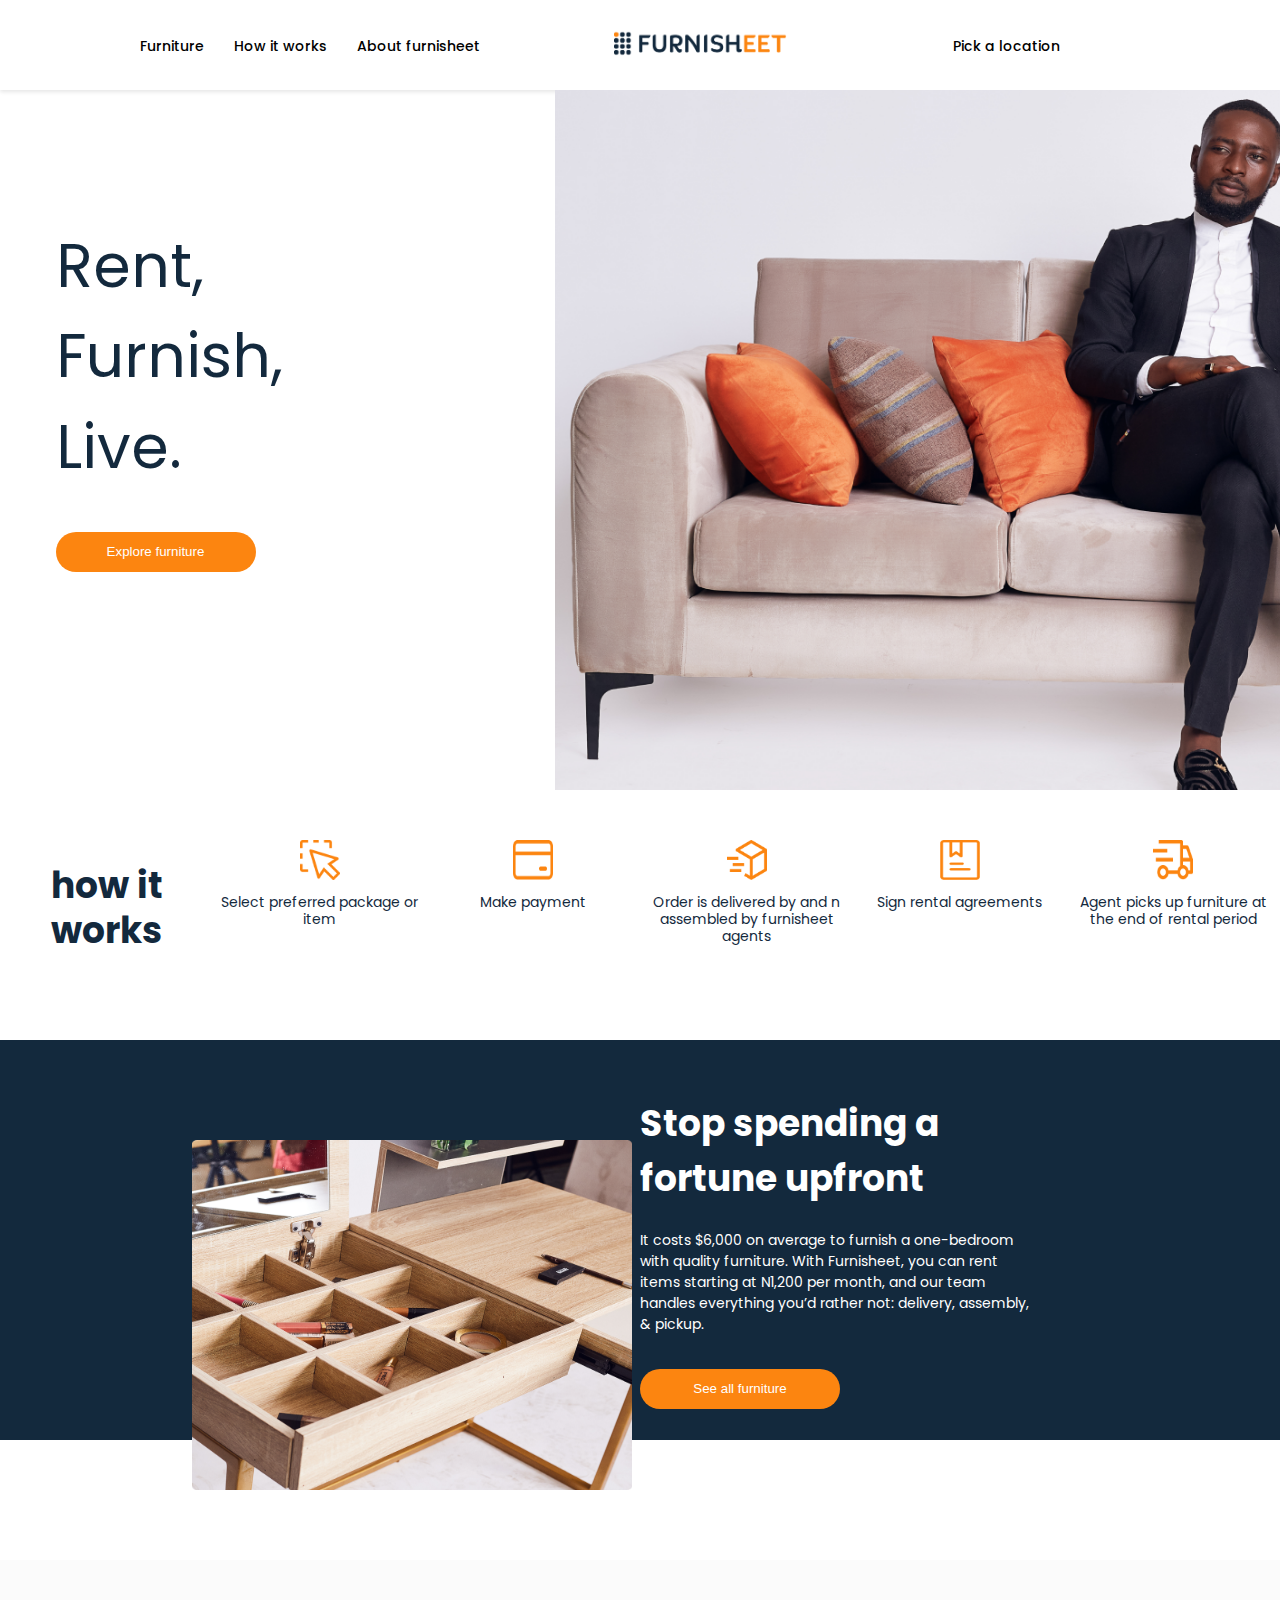
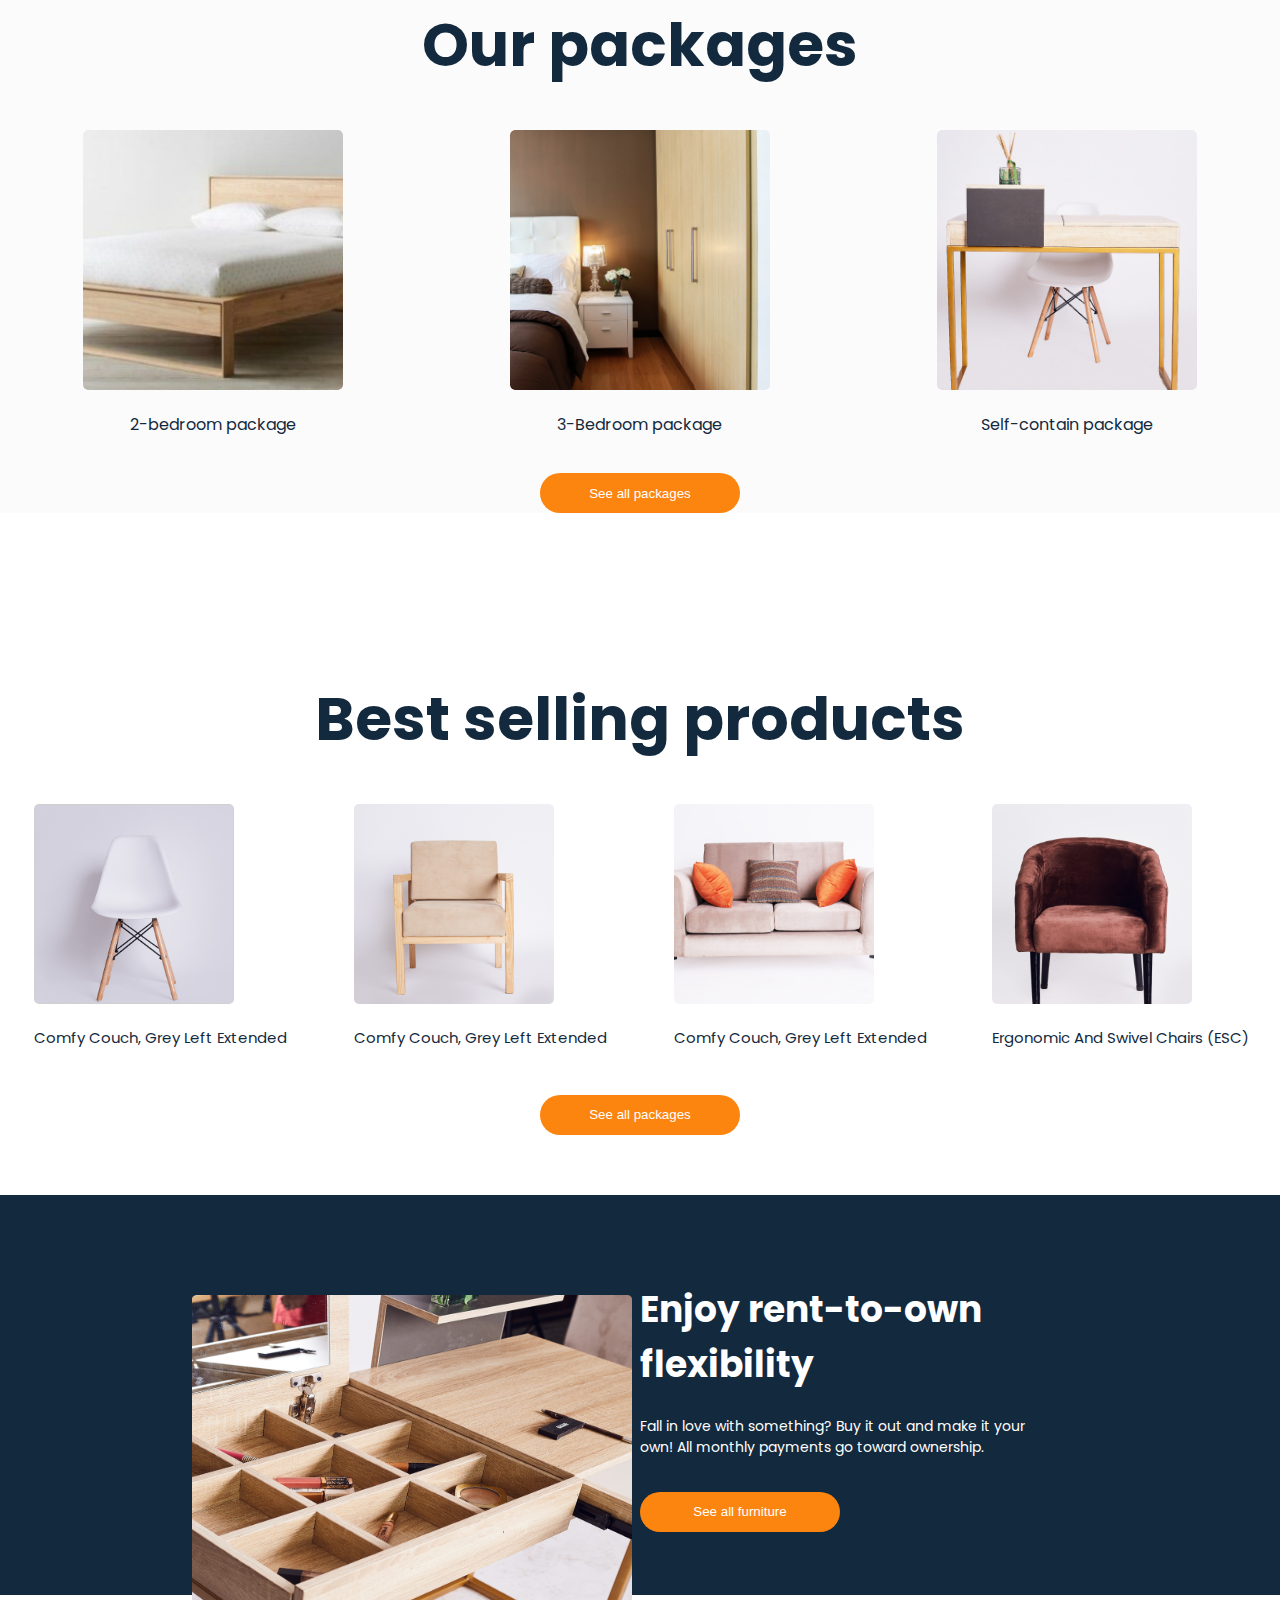
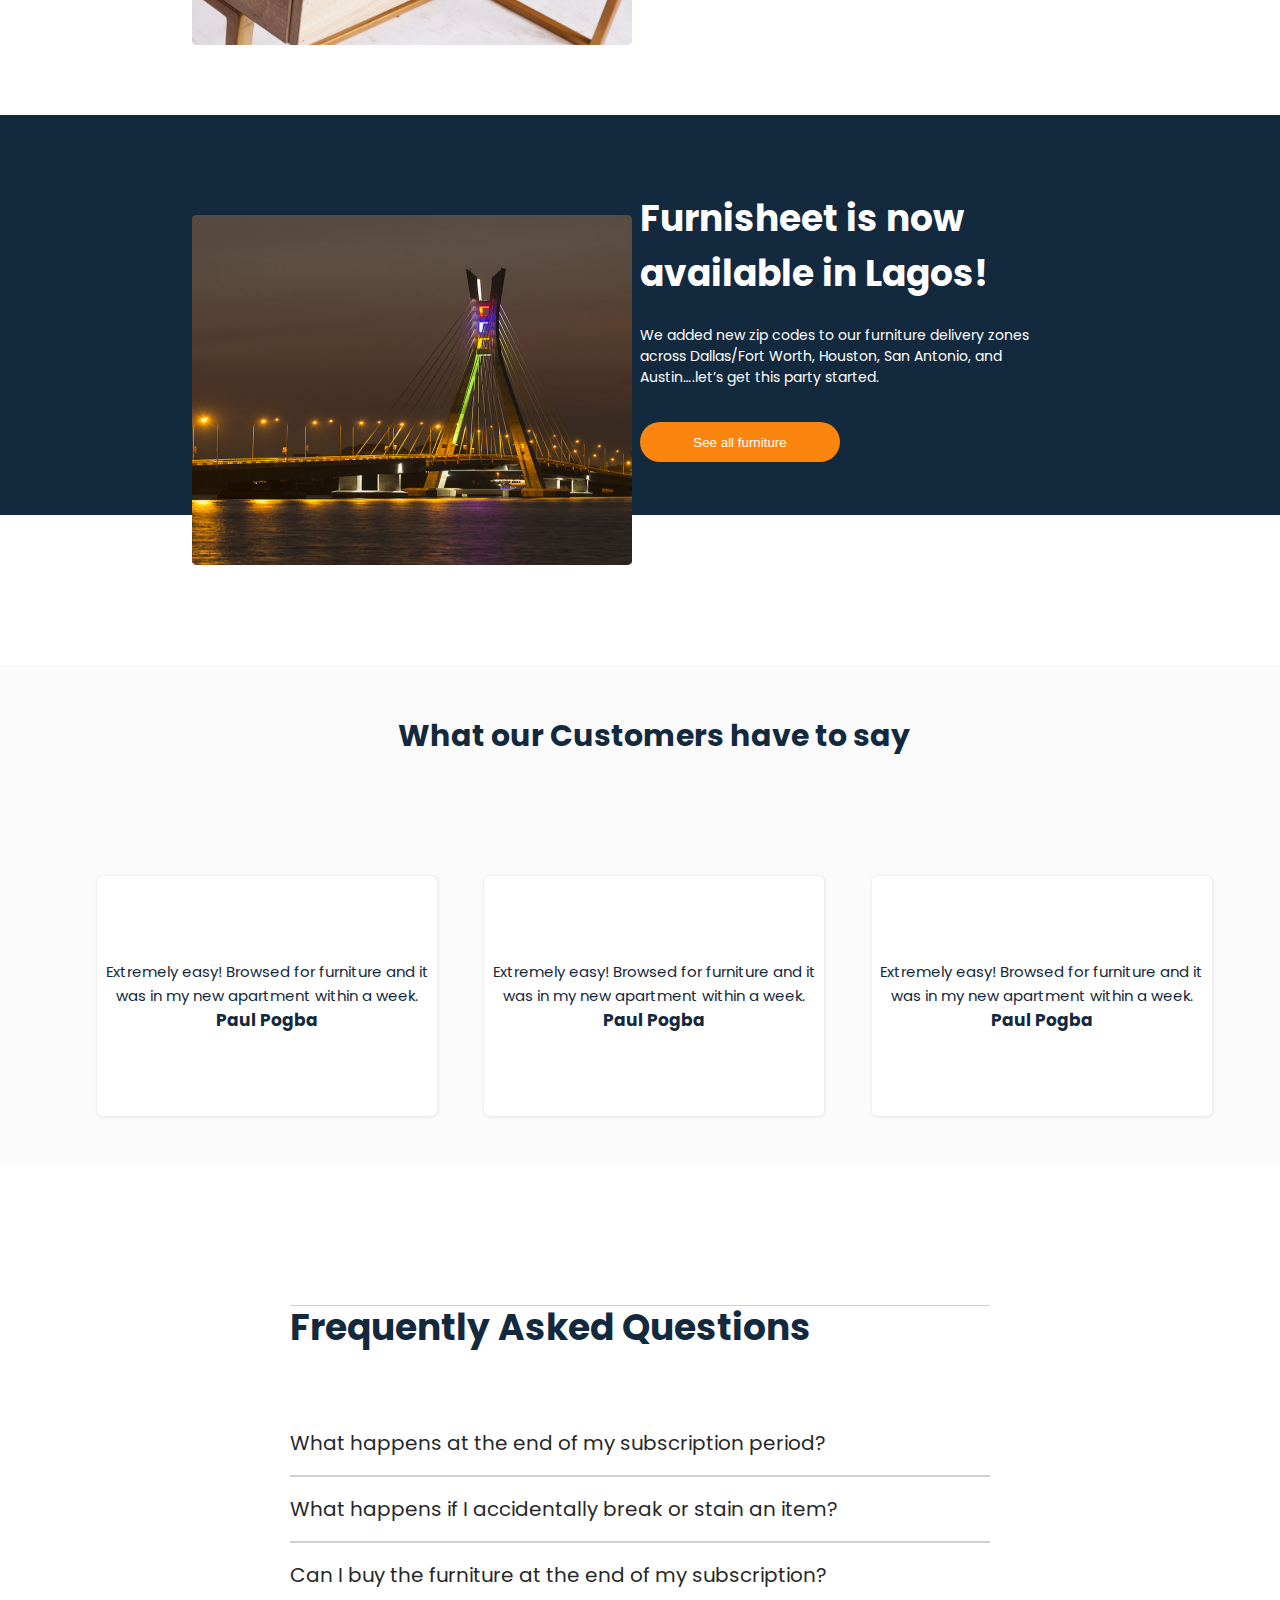
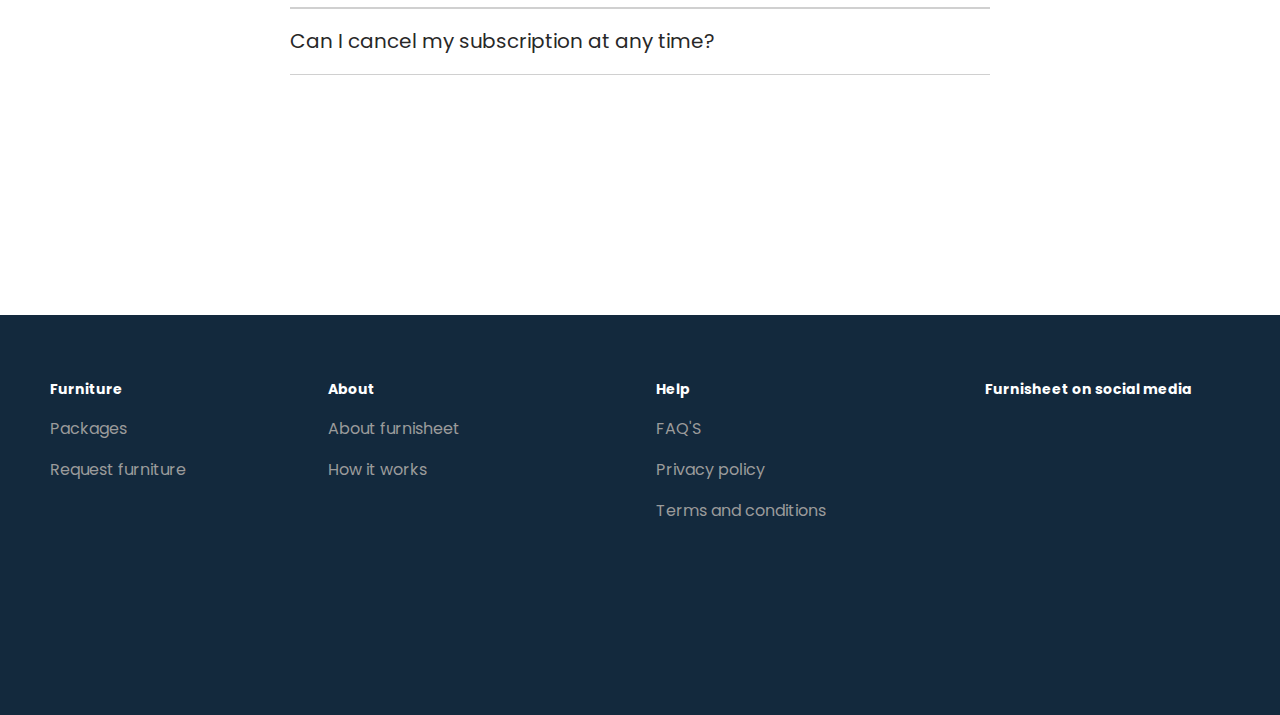
==== index.html @ 483a6719 "new changes and mobile screen" ====
<!DOCTYPE html>
<html lang="en">
<head>
    
    <meta charset="UTF-8">
    <meta name="viewport" content="width=device-width, initial-scale=1.0">
    <title>Furnisheet</title>
    <link rel="stylesheet" href="css/index.css">
  
    <link rel="stylesheet"  href="https://atugatran.github.io/FontAwesome6Pro/css/all.min.css" >
    <link rel="preconnect" href="https://fonts.googleapis.com">
<link rel="preconnect" href="https://fonts.gstatic.com" crossorigin>
<link href="https://fonts.googleapis.com/css2?family=Poppins:ital,wght@0,100;0,200;0,300;0,400;0,500;0,600;0,700;0,800;0,900;1,100;1,200;1,300;1,400;1,500;1,600;1,700;1,800;1,900&family=Roboto:ital,wght@0,100..900;1,100..900&display=swap" rel="stylesheet">
</head>
<body>
    <nav class="navbar">
        <div class="navbar-container">
            <!-- navbar-left-->
            <div class="dropdown-menu">
                <a href="javascript:void(0);" class="icon" onclick="myFunction()">
                    <i class="fa fa-bars"></i>
                </a>
             <ul class="menu-left">
               
                <li><a href="#">Furniture</a></li>
                <li><a href="#"> How it works</a></li>
                <li><a href="#"> About furnisheet</a></li>
                       
            </ul>
            </div>
            <!--logo-->
            <div class="logo">
                <img src="images/logo1.png" alt="logo" class="logo">
           
            </div>
            
             <!-- navbar-right-->
                <ul class="menu-right">
                    <li><a href="#"><i class=" fa-light fa-location-dot"></i> Pick a location</a></li>
                    <li><a href="#"><i class="fa-light fa-circle-user"></i></i> </a></li>
                    <li><a href="#"><i class="fa-light fa-magnifying-glass"></i></a></li>
                    <li><i class="fa-light fa-cart-shopping"></i></i></a></li>
                
                </ul>
        </div>
    </nav>
    <div class="body-section">
        
  
        <div class="container1">
                <div class="side1">
                    <div class="side1-content">
                        <div class="side1-flex">
                            <h1>Rent, </h1><h1>Furnish,</h1><h1>Live.</h1>
                        </div>   
                            
                        <input type="button" value="Explore furniture" class="button">
                        
                    </div>
                </div>

                <div class="side2">
                    <div class="side2-container"></div>  
                    </div>
        </div>            

        <div class="container2">
            <div class="container2-content">
                <article class="container2-box">
                   <div><h1> how it <br>works</h1></div>
                </article>
                <article class="container2-box">
                   <div>
                    <img src="images/Select.png" alt="line" class="Select" >  
                    
                        <p>Select preferred package or item</p>
                    </div>
                </article>
               
                <article class="container2-box">
                    <div>
                     <img src="images/Pay.png" alt="line" class="Pay">   
                    
                        <p>Make payment</p>
                    </div>
                </article>
               
                <article class="container2-box">
                    <div>
                     <img src="images/Order.png" alt="line" class="Order"> 
                    
                        <p>Order is delivered by and n assembled by furnisheet agents</p>
                    </div>
                </article>
              
                <article class="container2-box">
                    <div>    
                     <img src="images/Sign.png" alt="line" class="Sign">
                    
                        <p>Sign rental agreements</p>
                    </div>
                </article>
 
                <article class="container2-box"> 
                    <div>
                     <img src="images/Delivery.png" alt="line" class="Delivery">  
                    
                        <p>Agent picks up furniture at the end of rental period</p>
                    </div>
                </article>
 
            </div>
        
        </div>
        <div class="container3">
            <div class="container3-content">
            <img src="images/Rectangle 244.png" alt="sofa" class="Rectangle 244">
            <div class="container3-text">
                <h1>Stop spending a fortune upfront</h1>
                <p> It costs $6,000 on average to furnish a one-bedroom with quality furniture.
                 With Furnisheet, you can rent items starting at N1,200 per month, and our team handles everything you’d rather not:
                 delivery, assembly, & pickup.</p>
                <input type="button" value="See all furniture" class="button">

            </div>

                
            </div> 
        </div>

        <div class="container4">
            <div class="container4-content">
                <article class="container4-content-article">
                  <h1>Our packages</h1>
                </article>
 
                    <article>
                        <img src="images/package1.png" alt="Group 1" class="Group 1">
                        <div>    
                            <p>2-bedroom package</p>
                        </div>
                    </article>

                    <article>
                        <img src="images/package2.png" alt="Group 2" class="Group 2">
                        <div>                       
                            <p>3-Bedroom package</p>
                        </div>
                    </article>

                    <article>
                        <img src="images/package3.png" alt="Group 3" class="Group 3">
                        <div>
                            <p>Self-contain package</p>
                        </div>
                    </article>
    
                <input type="button" value="See all packages" class="button">
            </div>
        </div>
        <div class="container5">
            <div class="container5-content">
                <article class="container5-content-article">
                  <h1>Best selling products</h1>
                </article>
 
                    
                    <article>
                        <img src="images/product2.png" alt="Group 2" class="Group 2">
                        <div>                       
                            <p>Comfy Couch, Grey Left Extended</p>
                        </div>
                    </article>

                    <article>
                        <img src="images/product1.png" alt="Group 1" class="Group 1">
                        <div>    
                            <p>Comfy Couch, Grey Left Extended</p>
                        </div>
                    </article>


                    <article>
                        <img src="images/product3.png" alt="Group 3" class="Group 3">
                        <div>
                            <p>Comfy Couch, Grey Left Extended</p>
                        </div>
                    </article>
                    <article>
                        <img src="images/product4.png" alt="Group 4" class="Group 3">
                        <div>
                            <p>Ergonomic And Swivel Chairs (ESC)</p>
                        </div>
                    </article>
    
    
                <input type="button" value="See all packages" class="button">
            </div>
        </div>
        <div class="container6">
            <div class="container6-content">
            <img src="images/Rectangle 244.png" alt="sofa" class="Rectangle 244">
            <div>
                <h1>Enjoy rent-to-own flexibility</h1>
                <p> Fall in love with something? Buy it out and make it your own! All monthly payments go toward ownership.
                </p>
                <input type="button" value="See all furniture" class="button">

            </div>

                
            </div> 
        </div>
        <div class="container7">
            <div class="container7-content">
                
                <div>
                    <h1>Furnisheet is now available in Lagos!</h1>
                    <p>
                        We added new zip codes to our furniture delivery zones across Dallas/Fort Worth, 
                        Houston, San Antonio, and Austin….let’s get this party started.
                    </p>
                    <input type="button" value="See all furniture" class="button">
                </div>

                <img src="images/Rectangle 240.png" alt="sofa" class="Rectangle 240">
            </div> 
        </div>
         <div class="container8">
            <div class="container8-content">
               <div class="container8-header">What our Customers have to say</div>
               <div class="arrow"><i class="fa-regular fa-circle-arrow-left"></i></i></div>
              
               <div class="container8-box">
                <div class="reviews">
                    <i class="fa-solid fa-star"></i>
                    <i class="fa-solid fa-star"></i>
                    <i class="fa-solid fa-star"></i>
                    <i class="fa-regular fa-star"></i>
                    <i class="fa-regular fa-star"></i>
                </div>
                <div class="container8-comment">
                    <p>
                        Extremely easy! Browsed for furniture and it was in my new apartment within a week.<br>
                        <span> Paul Pogba</span>
                    </p>
                </div>


               </div>
               <div class="container8-box">
                <div class="reviews">
                    <i class="fa-solid fa-star"></i>
                    <i class="fa-solid fa-star"></i>
                    <i class="fa-solid fa-star"></i>
                    <i class="fa-solid fa-star"></i>
                    <i class="fa-solid fa-star"></i>
                </div>
                <div class="container8-comment">
                    <p>
                        Extremely easy! Browsed for furniture and it was in my new apartment within a week.<br>
                        <span> Paul Pogba</span>
                    </p>
                </div>


               </div>
               <div class="container8-box">
                <div class="reviews">
                    <i class="fa-solid fa-star"></i>
                    <i class="fa-solid fa-star"></i>
                    <i class="fa-solid fa-star"></i>
                    <i class="fa-regular fa-star"></i>
                    <i class="fa-regular fa-star"></i>
                </div>
                <div class="container8-comment">
                    <p>
                        Extremely easy! Browsed for furniture and it was in my new apartment within a week.<br>
                        <span> Paul Pogba</span>
                    </p>
                </div>


               </div>
              <div class="arrow"> <i class="fa-regular fa-circle-arrow-right"></i></i> </div>
                    
            </div>
        </div>
        <div class="container9">
            <div class="container9-content">
                
            
                               
                <div class="container9-box">
                    <div class="container9-header">Frequently Asked Questions</div>
                <div class="container9-comment">
                    <p>
                        What happens at the end of my subscription period?
                       
                        <div class="dropdown-content">
                            <h4>You can cancel your subscription at any time via your account settings. Refunds depend on your subscription plan.</h4>
                        </div>
                    </p> <label class="faq-toggle">
                        <input type="checkbox" class="toggle-checkbox">
                        <span><i class="fa-regular fa-circle-caret-up"></i></span>
                    </label>
                </div>

                </div>
                <div class="container9-box">
                    <div class="container9-comment">
                        <p>
                            What happens if I accidentally break or stain an item?
                           
                            <div class="dropdown-content">
                                <h4>You can cancel your subscription at any time via your account settings. Refunds depend on your subscription plan.</p>
                            </div>
                        </p>     <label class="faq-toggle">
                            <input type="checkbox" class="toggle-checkbox">
                            <span><i class="fa-regular fa-circle-caret-up"></i></span>
                        </label>
                    </div>
                
                </div>
                <div class="container9-box">
                    <div class="container9-comment">
                        <p>
                            Can I buy the furniture at the end of my subscription?
                            
                            <div class="dropdown-content">
                                <h4>Don't stress, we know life happens! We offer upholstery on our items that is commercial grade and is made for living.
                                    We can typically get most stains out to make the furniture look as-good-as-new once we receive the furniture back at the end of your subscription. For minor cleaning or spills, refrence our Furniture Care Guide for best practices.
                                   For more extensive stains or damages, please contact us so we can discuss and evaluate next steps.</h4>
                            </div>
                        </p> <label class="faq-toggle">
                            <input type="checkbox" class="toggle-checkbox">
                            <span><i class="fa-regular fa-circle-caret-up"></i></span>
                        </label>
                    </div>
                </div>
                <div class="container9-box">
                    <div class="container9-comment">
                        <p>
                            Can I cancel my subscription at any time?
                            <div class="dropdown-content">
                                <h4>You can cancel your subscription at any time via your account settings. Refunds depend on your subscription plan.</h4>
                            </div>
                        </p>
                        <label class="faq-toggle">
                            <input type="checkbox" class="toggle-checkbox">
                            <span><i class="fa-regular fa-circle-caret-up"></i></span>
                        </label>
                      
                    </div>
                </div>
            </div>
        </div>
        <div class="container10">
            <footer class="container10-content">
            <div class="footer-content">
                <div class="padding">
              <h3>Furniture</h3>
              <p><a href="#">Packages</a></p>
              <p><a href="#">Request furniture</a></p>
            </div>
        </div>
            <div class="footer-content">
                <h3>About</h3>
                <p><a href="#">About furnisheet</a></p>
                <p><a href="#">How it works</a></p>
            </div>
            <div class="footer-content">
             <h3>Help</h3>
              <p><a href="#">FAQ'S</a></p>
              <p><a href="#">Privacy policy</a></p>
              <p><a href="#">Terms and conditions</a></p>
            </div>
            <div class="footer-content">
                <h3>Furnisheet on social media</h3>
                <span class="socials"><a href="#"><i class="fa-brands fa-twitter"></i></a></span>
                <span class="socials"><a href="#"><i class="fa-brands fa-instagram"></i></a></span>
                </div>
                




            </footer>

        </div>
              
                     
        
        
    </div> 
                

    <script src="js/index.js"><script/>
</body>
</html>
---- css/index.css ----
/* General Styles */
@font-face {
    font-family: poppins;
    src: url('https://fonts.googleapis.com/css2?family=Poppins:wght@300;400;500;600;700&display=swap');
}

body, html {
    margin: 0px;
    width: 100%;
    height: 100%;
    box-sizing: border-box;
    font-family:'poppins';
    max-width: 100vw;
    max-height: 100vh;

    
}
/* Navbar */
.navbar {
    color: #000; 
    box-shadow: 0px 2px 4px rgba(0, 0, 0, 0.1);
    position: relative;
    height: 90px;
    
}

.navbar-container {
    display: flex;
    justify-content:space-between;
    align-items: center;
    max-width: 100%;
    height: inherit;
    padding-left: 50px;
    padding-right: 50px;
   
}
.navbar li{
    list-style: none;

}
.navbar a{
    text-decoration: none;
    color: #000;
    font-size: 14px;
    font-weight: 500;
    
}


.logo {
    height: 30px;
    max-width:180px;
    width: 173px; 
    border: none;
    display: flex;
    justify-content:space-around ;
}
.dropdown-menu {
    display: flex;
    align-items: center; /* Center items vertically */
    justify-content: space-between; /* Space out the hamburger icon and menu */
    padding: 10px 20px; /* Add some padding for better spacing */
    background-color: #fff; /* Optional: Background color for the menu bar */

}
.icon {
    display: none; /* Hide by default (for desktop) */
    cursor: pointer; /* Add a pointer cursor */
}

.icon i {
    font-size: 24px; /* Size of the hamburger icon */
}

.menu-left {
    display: flex;
    width: 400px;
    justify-content:space-evenly;
}
.menu-left li a::after{
    content: '';
    position: absolute;
    bottom: 0;
    left: 0;
    height: 2px;
    width: 0;
    background-color: #FC8510; 
    transition: width 0.9s ease-in-out;
}


.menu-right {
    display: flex;
    width: 320px;
    justify-content:space-evenly;   
}

.menu-right a:hover::after{
    width: 100%;
}
.body-section{
    display: flex;
    flex-direction: column;
    max-width: 100%;
    height: 100%;
    
}
.container1 {
    display: flex;
    max-width: 100%;
    height: 700px;
    position: relative;
    flex-wrap: wrap; /* Ensures content wraps if needed */
}

.side1 {
    flex: 1;
    height: inherit;
    order: 1; /* Default order */
}

.side2 {
    flex: 2;
    min-height: 355px;
    background-image: url('/images/hero-image.png');
    background-size: cover;
    background-repeat: no-repeat;
    background-position: center;
    background-attachment: scroll;
    order: 2; /* Default order */
}

.side1-content {
    display: flex;
    flex-direction: column;
    width: 555px;
    height: 100%;
    overflow: hidden;
    padding-left: 10%;
    padding-top: 20%;
}

.side1-content h1 {
    font-size: 60px;
    font-weight: 400;
    line-height: 50px;
    color: #13293D;
}

.side1-content .button {
    background-color: #FC8510;
    color: #fff;
    border: none;
    padding: 10px 20px;
    border-radius: 40px;
    margin-top: 20px;
    width: 200px;
    height: 40px;
    cursor: pointer;
}

.side1-content .button:hover {
    color: #fff;
    background-color: #e07b00;
}

/* Media Query for Mobile Screens */

.side1-content .button:hover{
    color: #ffff;
    background-color: #e07b00;
    border: none;
    padding: 10px 20px;
    border-radius: 40px;
    margin-top: 20px;
    width: 200px;
    height: 40px;
    cursor: pointer;
}
.container2 {
    margin-top:50px ;
    margin-bottom: 50px;
    max-width: auto;
    height: 250px;
    
     
        
}
.container2 .container2-content{
 
    display: grid;
    grid-template-columns:  1fr 1fr 1fr 1fr 1fr 1fr;
    align-content: center;
    height: auto;
    width: auto;
    align-items: center;
    justify-items:center;

}
.container2-box
{
 display: grid;
 height: 150px;
 grid-template-rows: 0.1fr ;
 align-items: center;
 justify-items: c;
}
.container2-box img
{
    width: 40px;
    height: 40px;
    padding: ;

}   

.container2-box div{
    display: flex;
    flex-direction: column;
    align-items: center;
}
.container2-box h1{
    color: #13293D;
    font-size: 36px;
    font-weight: 700;
    line-height: 44.82px;
    text-align: left;
    
}
.container2-box p{
    width: auto;
    font-size: 14px;
    font-weight: 400;
    line-height: 16.95px;
    text-align: center;
    color: #13293D;

}

 




.container3
{
    display: flex;
    max-width: 100%;
    position: relative;}
    
.container3-content{
    display: grid;
    max-width: auto;
    height: 400px;
    overflow: hidden;
    background-color: #13293D;
    padding-left: 50px;
    padding-right: 50px;
    grid-template-columns:  1fr  1fr 1fr 1fr 1fr 1fr;
    align-content: center;
}
.container3-content img{
    width: 440px;
    height: 350px;
    position: absolute;
    display: grid;
    left: 15%;
    top: 25%;
    
}

.container3-content h1{
    font-size: 36px;
    font-weight: 700;
    color: #ffff;}
    
.container3-content p{
    font-size: 14px;
    line-height: rem;
    color: #ffff;
    ;
}
.container3-content div{
    grid-column:4/6  ;
    
    

}
.container3 .button{
    background-color: #FC8510;
    color: #ffff;
    border: none;
    padding: 10px 20px;
    border-radius: 40px;
    margin-top: 20px;
    width: 200px;
    height: 40px;
    cursor: pointer;
}
.container3 .button:hover{
    color: #ffff;
    background-color: #e07b00;
    border: none;
    padding: 10px 20px;
    border-radius: 40px;
    margin-top: 20px;
    width: 200px;
    height: 40px;
    cursor: pointer;
}
.container4{
    
    height: 600px;
    background-color:#FBFBFB;
    margin-top: 120px;

}
.container4-content{
    width: inherit;
    display: grid;
    grid-template-columns:1fr 1fr 1fr;
    align-items: center;
    justify-items: center;

}
.container4-content img{
    width: 260px;
    height: 260px;
    border:0px;
    border-radius: 5px;
}
.container4-content-article {
    grid-column: span 3;
    font-size: 30px;
    font-weight: 700;
    color: #13293D;
}
.container4-content p{
    font-size: 16px;
    line-height: 1.5rem;
    color: #13293D;
    text-align: center;
}
.container4-content .button{
    background-color: #FC8510;
    color: #ffff;
    border: none;
    padding: 10px 20px;
    border-radius: 40px;
    margin-top: 20px;
    width: 200px;
    height: 40px;
    cursor: pointer;
    grid-column: span 3;
}
.container5{
    
    height: 600px;
    margin-top: 120px;
    margin-bottom:60px ;
}
.container5-content{
    width: inherit;
    display: grid;
    grid-template-columns:1fr 1fr 1fr 1fr;
    align-items: center;
    justify-items: center;

}
.container5-content img{
    width: 200px;
    height: 200px;
    border:0px;
    border-radius: 5px;
}
.container5-content-article {
    grid-column: span 4;
    font-size: 30px;
    font-weight: 700;
    color: #13293D;
}
.container5-content p{
    font-size: 15px;
    line-height: 1.5rem;
    color: #13293D;
    text-align: center;
}
.container5-content .button{
    background-color: #FC8510;
    color: #ffff;
    border: none;
    padding: 10px 20px;
    border-radius: 40px;
    margin-top: 30px;
    width: 200px;
    height: 40px;
    cursor: pointer;
    grid-column: span 4;
}
.container6
{
    display: flex;
    max-width: 100%;
    position: relative;}
    
.container6-content{
    display: grid;
    max-width: auto;
    height: 400px;
    overflow: hidden;
    background-color: #13293D;
    padding-left: 50px;
    padding-right: 50px;
    grid-template-columns:  1fr  1fr 1fr 1fr 1fr 1fr;
    align-content: center;
}
.container6-content img{
    width: 440px;
    height: 350px;
    position: absolute;
    display: grid;
    left: 15%;
    top: 25%;
    
}

.container6-content h1{
    font-size: 36px;
    font-weight: 700;
    color: #ffff;}
    
.container6-content p{
    font-size: 14px;
    line-height: rem;
    color: #ffff;
    ;
}
.container6-content div{
    grid-column:4/6  ;
    width: ;
    

}
.container6 .button{
    background-color: #FC8510;
    color: #ffff;
    border: none;
    padding: 10px 20px;
    border-radius: 40px;
    margin-top: 20px;
    width: 200px;
    height: 40px;
    cursor: pointer;
}
.container6 .button:hover{
    color: #ffff;
    background-color: #e07b00;
    border: none;
    padding: 10px 20px;
    border-radius: 40px;
    margin-top: 20px;
    width: 200px;
    height: 40px;
    cursor: pointer;
}
.container7
{   
    margin-top: 120px;
    display: flex;
    max-width: 100%;
    position: relative;}
    
.container7-content{
    display: grid;
    max-width: auto;
    height: 400px;
    background-color: #13293D;
    padding-left: 50px;
    padding-right: 50px;
    grid-template-columns:  1fr  1fr 1fr 1fr 1fr 1fr;
    align-content: center;
}
.container7-content img{
    width: 440px;
    height: 350px;
    position: absolute;
    display: grid;
    left: 15%;
    top: 25%;
    
}

.container7-content h1{
    font-size: 36px;
    font-weight: 700;
    color: #ffff;}
    
.container7-content p{
    font-size: 14px;
    line-height: rem;
    color: #ffff;
    ;
}
.container7-content div{
    grid-column:4/6  ;
    
    

}
.container7 .button{
    background-color: #FC8510;
    color: #ffff;
    border: none;
    padding: 10px 20px;
    border-radius: 40px;
    margin-top: 20px;
    width: 200px;
    height: 40px;
    cursor: pointer;
}
.container7 .button:hover{
    color: #ffff;
    background-color: #e07b00;
    border: none;
    padding: 10px 20px;
    border-radius: 40px;
    margin-top: 20px;
    width: 200px;
    height: 40px;
    cursor: pointer;
}
.container8
{
margin-top: 150px;
height: 700px;
width: 100%;
position: relative;
display: relative; 
background-color: #FBFBFB;}

.container8-content{

    display: grid;
    overflow: hidden;
    height: 500px;
    padding-left: 50px;
    padding-right: 50px;
    grid-template-columns: 0.5fr 1fr 1fr  1fr 0.5fr ;
    gap: 4%;
    justify-items: center;
    align-items: center;
    
}
.container8-content .container8-header{
    grid-column: span 5;
    font-size: 30px;
    font-weight: 700;
    color: #13293D;
}
.container8-content .container8-box{
    background-color: #ffff;
    display: flex;
    flex-direction: column;
    align-items: center;
    justify-content: center;
    height: 240px;
    width: 340px;
    border: 1px transparent #13293D;
    border-radius: 6px;
    box-shadow: 0.4px 0.6px 2px  1px #f0eded;
    ;

}
.container8-content .container8-box p{
   font-size: 15px;
       line-height: 1.5rem;
    color: #13293D;
    font-weight:400;
    text-align: center;
    
}
.container8-content .container8-box span{
   
    font-size: 17px;
    font-weight: 700;
    padding-top: 50px
    
}
.container8-content .container8-box .reviews{
    text-align: center;
    color:#FC8510;
    cursor:pointer;   
 }
 .container8-content .arrow{
    
    font-size: 20px;
    color: #13293D;
}
.container8-content .arrow :hover{
    
    color:#FC8510;
}
.container8-content .arrow :active{
    
    color:#FC8510;
}
.container9{
 
    height: 650px;
    width: 100%;
    
}
.container9-content {
    width: inherit;
   display: flex;
   height: inherit;
   flex-direction: column;
   justify-content: center;
   align-items: center; 
}
.container9-content .container9-header{ 
display: flex;
height: 45px;
font-size: 36px;
width: 700px;
font-weight: 700;
line-height: 44.82px;
color: #13293D;
padding-bottom: 60px;


         

}
.container9-content  .container9-box {
     width: 700px;
     border-top: 1px  solid  #D0D0D0;
     ;
     border-bottom: 1px solid  #D0D0D0;
     ;
     
   }
   .container9-comment {
    position: relative;
    display: flex;
    align-items: center;
    justify-content: space-between;
  }
  

.container9-content  .container9-box p{
    font-size: 20px;
    font-weight: 400;
    line-height: 24.22px;
    color:#282828;
    
  }
.dropdown-content{
    display: none;

}
.dropdown-content h4{
   font-size: 13px;
   font-weight:normal;
}

.container9-comment{
    display:flex ;
    align-items: center;
    
    
}
  /* Style the label */
.faq-toggle {
    cursor: pointer;
    font-size: 24px;
    color: #13293D;
    transition: color 0.3s ease;
}
  
 
  
  /* Hover effect */
  .faq-toggle:hover {
    color: #FC8510;
  }
  
  /* Hide the checkbox */
  .toggle-checkbox {
    display: none;
  }
  
  /* Rotate the icon when checkbox is checked */
  .toggle-checkbox:checked + span i {
    transform: rotate(180deg);
    
  }
  .toggle-checkbox:checked ~ .dropdown-content {
    display: block; 
  }
  .container10{
    margin-top: 100px;
    height: 350px;
    width: 100%;
    
 
  }
  
  .container10-content{
    height: inherit;
    width: inherit;
    display: grid;
    grid-template-columns: 1fr 1fr 1fr .9fr;    
    padding-top: 50px;  
    background-color: #13293D;
  }
  .padding{
    padding-left: 50px;
  }
  .footer-content,a{
    color:#9B9B9B;

    text-decoration: none;
    
  } 
  .footer-content h3{
    color: #Ffff;
    font-size: 18px;
    font-weight: 700;
      } 
    .footer-content h3 {
        font-size: 14px;
        font-weight: 700;
    }
    .socials {
       padding: 5px;
       color: #ffff;
    }
   
 /* Mobile and Tablet Styles */

 @media (max-width: 800px) {
    body {
        max-width: 100vw;
        overflow-x: hidden;
    }
    .navbar-container {
        max-width: 100%;
        padding-left: 0;
        padding-right: 20px;
        justify-content: flex-start;
       
    }

    .navbar a {
        font-size: 12px;
        margin-right: 10px;
    }
    .icon {
        display: flex; /* Show the hamburger icon on mobile */
        align-items: center;
    }

    .menu-left {
        display: none;
        flex-direction: column; 
        background-color: #fff;       
        position: absolute;
        width: 100%;
        left: 0; 
        z-index: 1000;
        overflow-x: hidden;
    }
    .menu-left > * {
        max-width: 100%;
        flex-shrink: 0;
    }
    

    .menu-left.show {
        display: flex; 
    } 
    .logo {
        width: 120px;
        height: 20px;
        
    }
    .menu-right > :nth-child(1) {
        display: none;
    }

    .body-section {
        max-width: 100%;
    }
    .container1 {
        flex-direction: column-reverse; /* Adjust layout for mobile */
        height: auto;/* Let content determine height */
        max-width: 100%; /* Ensure it fits the viewport */
    }
    .side1{
        display: flex;
        flex-direction: column;
    
     }

    .side1-content {
        height: fit-content;
        width: 100%;
        max-width: 90%;
        flex-direction: column; /* Display words horizontally */
        gap: 15px; /* Adjust spacing between words */
        justify-content: center; /* Center horizontally */
        align-items: center;
  padding: 20px;


    }
    .side1-flex{
        display: flex;
        flex-direction: row;
        justify-content: center;
    }
     
    .side1-content h1 {
        font-size: 32px; /* Adjust font size for mobile */;
        margin-right: 8px;
    }
    .side1-content .button {
        max-width:100% ;
        display: flex;
        justify-self: center;
        align-self: center; /* Full width for mobile */
    }

    .side2 {
        background-size: cover; /* Adjust background size for smaller screens */
        background-position:top; /* Center the image */
        flex: 2; /* Equal width for both sections */
        height: 500px; /* Adjust height for content */
        padding: 0px;
        max-width: 100%;
    }

    .container2{
        display: none;
    }

    .container3 {
        display: block;
        margin-top: 50px;
    }
    .container3-content {
        display: flex;
        flex-direction: column;
        height: 600px;
        min-width: 100%;
        padding: 0px;
    }

    .container3-content img {
        position: static;
        min-width: 100%;
        height: 260px;
    
    }
    .container3-content div {
        width: 100%;
        max-width: 100%;   
        display: grid;
        flex-direction: column;
        align-items: center;
        justify-items: center;
        margin-top: 30px;
        height: auto;
    }
    .container3-content p {
        font-size: 13px;
        font-weight: 300;
        width: 90%;
        word-wrap: break-word;
    }
    .container3-content h1 {
        font-size: 22px;
        line-height: 28px;
    }
    .container3-content button {
        display: flex;
        align-self: center;
        justify-self: center;
    }
    .container4-content {
        max-width: 100%;
        grid-template-columns: 1fr 1fr;
        }   
    
    .container4-content img {
        max-width: 200px;
        height: 160px;
    }
    .container4-content-article {
        grid-column: span 2;
        font-size: 22px;
        font-weight: 700; 
        color: #13293D;
    }
    .container4-content p {
        font-size: 12px;
        line-height: 1.5rem;
        color: #13293D;
        text-align: center;
    }
    .container4-content .button {
        grid-column: span 2;
    }
    
    .container5{height: fit-content;}
    .container5-content {

        max-width: 100%;
        grid-template-columns: 1fr 1fr;
        gap: 1%;   
    }
    .container5-content img {
        max-width: 200px;
        height: 160px;
    }
    .container5-content-article {
        grid-column: span 2;
        font-size: 22px;
        font-weight: 700;
        color: #13293D;
    }
    .container5-content p {
        font-size: 12px;
        line-height: 1.5rem;
        color: #13293D;
        text-align: center;
    }
    .container5-content .button {
        grid-column: span 2;
    }

    .container6 {
        display: block;
    }
    .container6-content {
        display: flex;
        flex-direction: column;
        height: 600px;
        min-width: 100%;
        padding: 0px;
    }

    .container6-content img {
        position: static;
        width: 100%;
        height: 250px;
    }
    .container6-content div {
        max-width: 100%;   
        display: grid;
        flex-direction: column;
        align-content: center;
        justify-items: center;
        margin-top: 30px;
        height: 250px;
    }
    .container6-content p {
        font-size: 13px;
        font-weight: 300;
        width: 90%;
        word-wrap: break-word;
    }
    .container6-content h1 {
        font-size: 22px;
        line-height: 28px;
    }
    .container6-content button {
        display: flex;
        align-self: center;
        justify-self: center;
    }

    .container7 {
        display: block;
    }
    .container7-content {
        display: flex;
        flex-direction: column-reverse;
        height: 600px;
        max-width: 100%;
        
        padding:0px 0px 80px 0px;
    }

    .container7-content img {
        position: static;
        width: 100%;
        max-width: 100%;
    }
    .container7-content div {
        max-width: 100%;   
        display: grid;
        flex-direction: column;
        align-self: center;
        justify-items: center;
        margin-top: 30px;
        height: 250px;
    }
    .container7-content p {
        font-size: 13px;
        font-weight: 300;
        width: 90%;
        word-wrap: break-word;
    }
    .container7-content h1 {
        font-size: 22px;
        line-height: 28px;
    }
    .container7-content button {
        display: flex;
        align-self: center;
        justify-self: center;
    }
    .container8 {
        display: none;
    }

    .container9 {
        max-width: 100%;
        height:fit-content;

    }
    
    .container9-content .container9-header {
        width: 100%;
        font-size: 22px;
        margin-top: 50px;
    
    }

    .container9-content .container9-box {
        max-width: 70%;
        width: 100%;
    }

    .container9-content .container9-box p {
        font-size: 14px;
    }

    .faq-toggle {
        display: flex;
        cursor: pointer;
        font-size: 17px;
    }

    .container10-content {
        grid-template-columns: 1fr 1fr;
        max-width:100%;
    }

    .footer-content h3 {
        font-size: 0.8125rem;
    }
    .footer-content p {
        font-size: 14px;
    }


    .footer-content h3{
    font-size: 14px;
    font-weight: 700;
    }
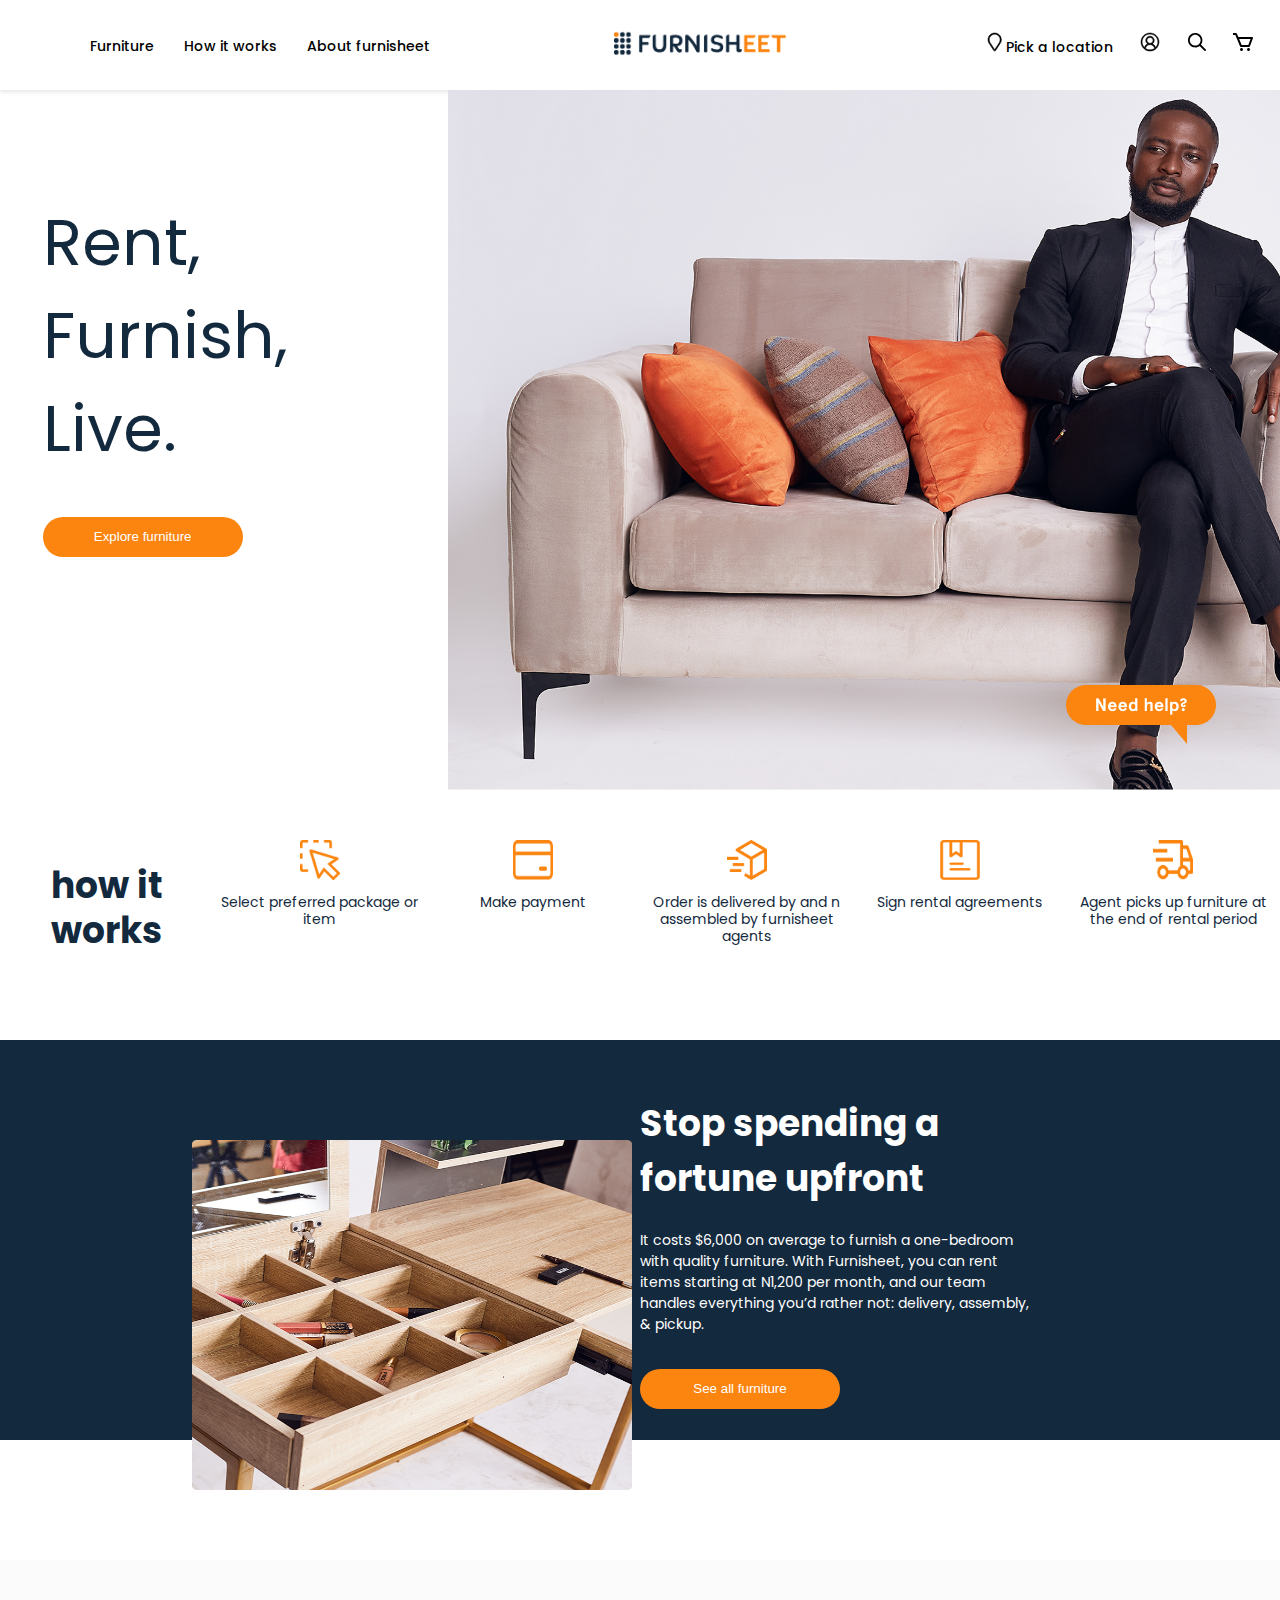
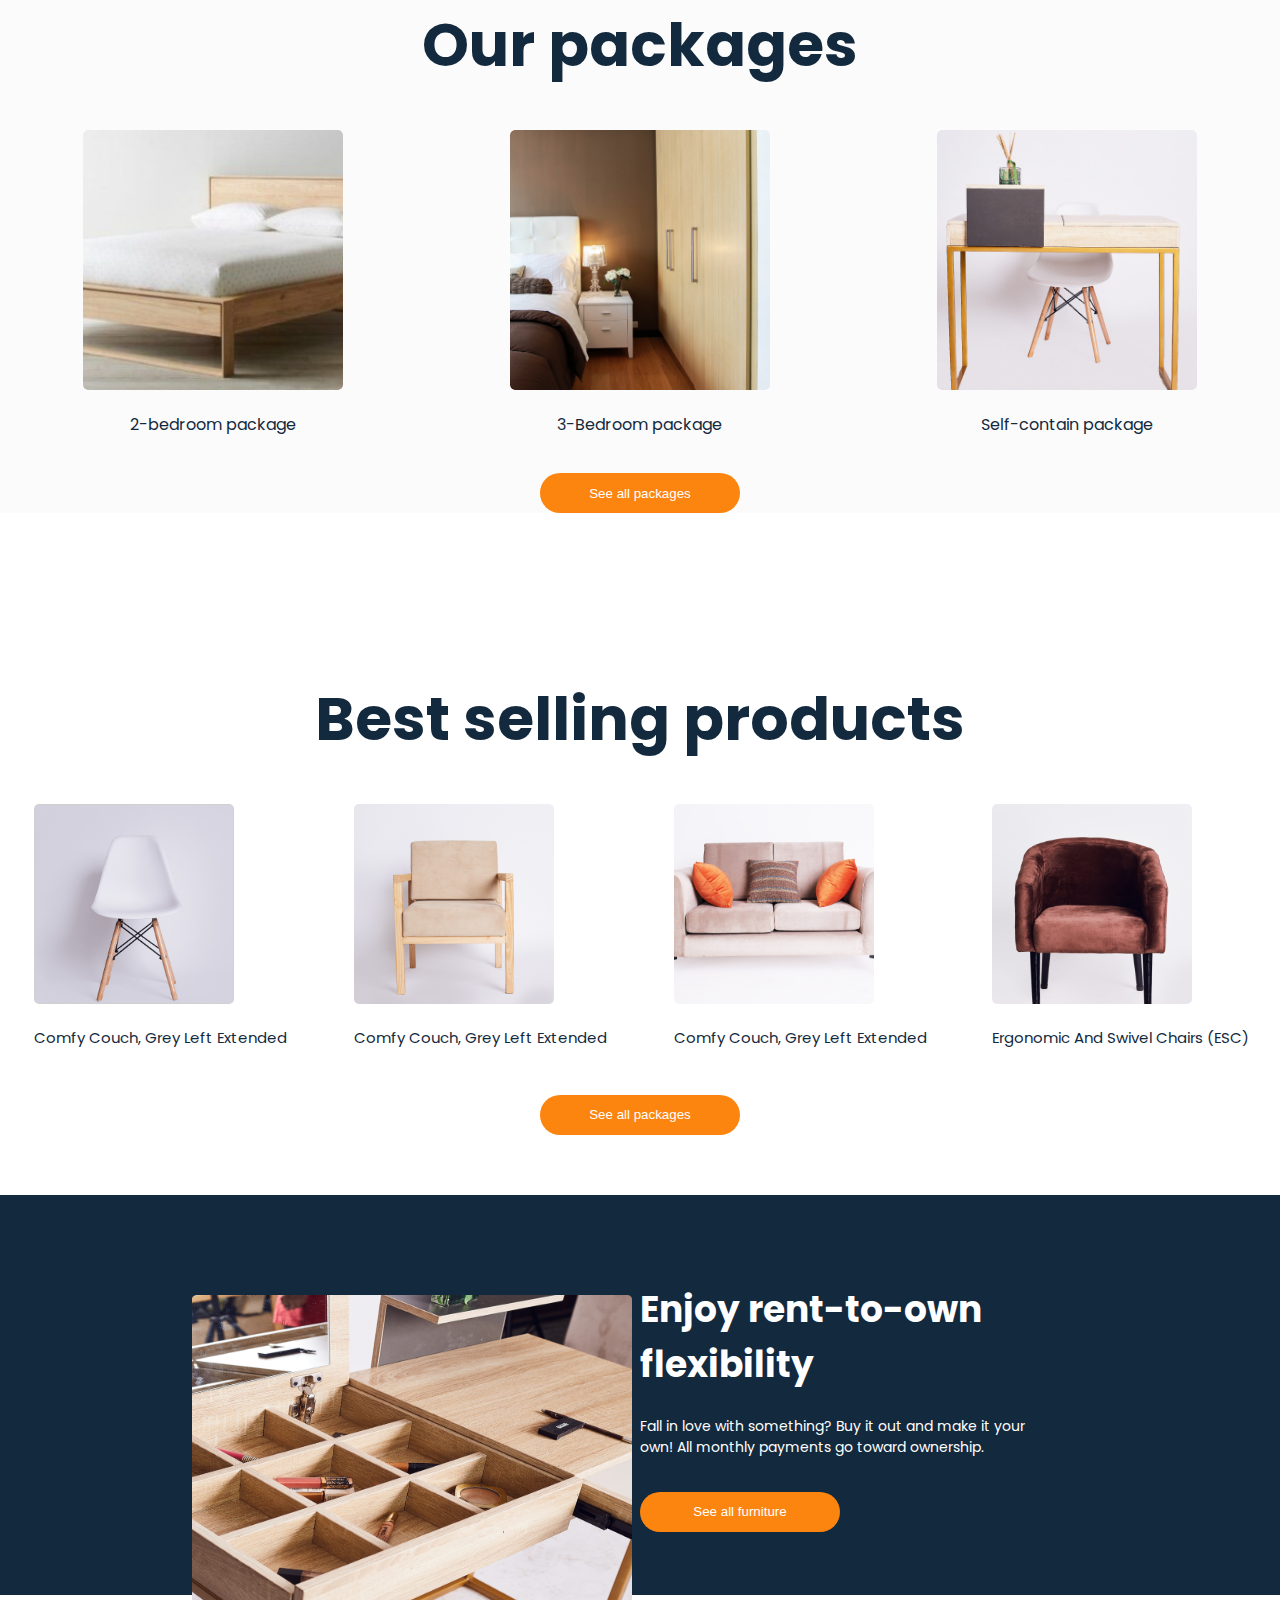
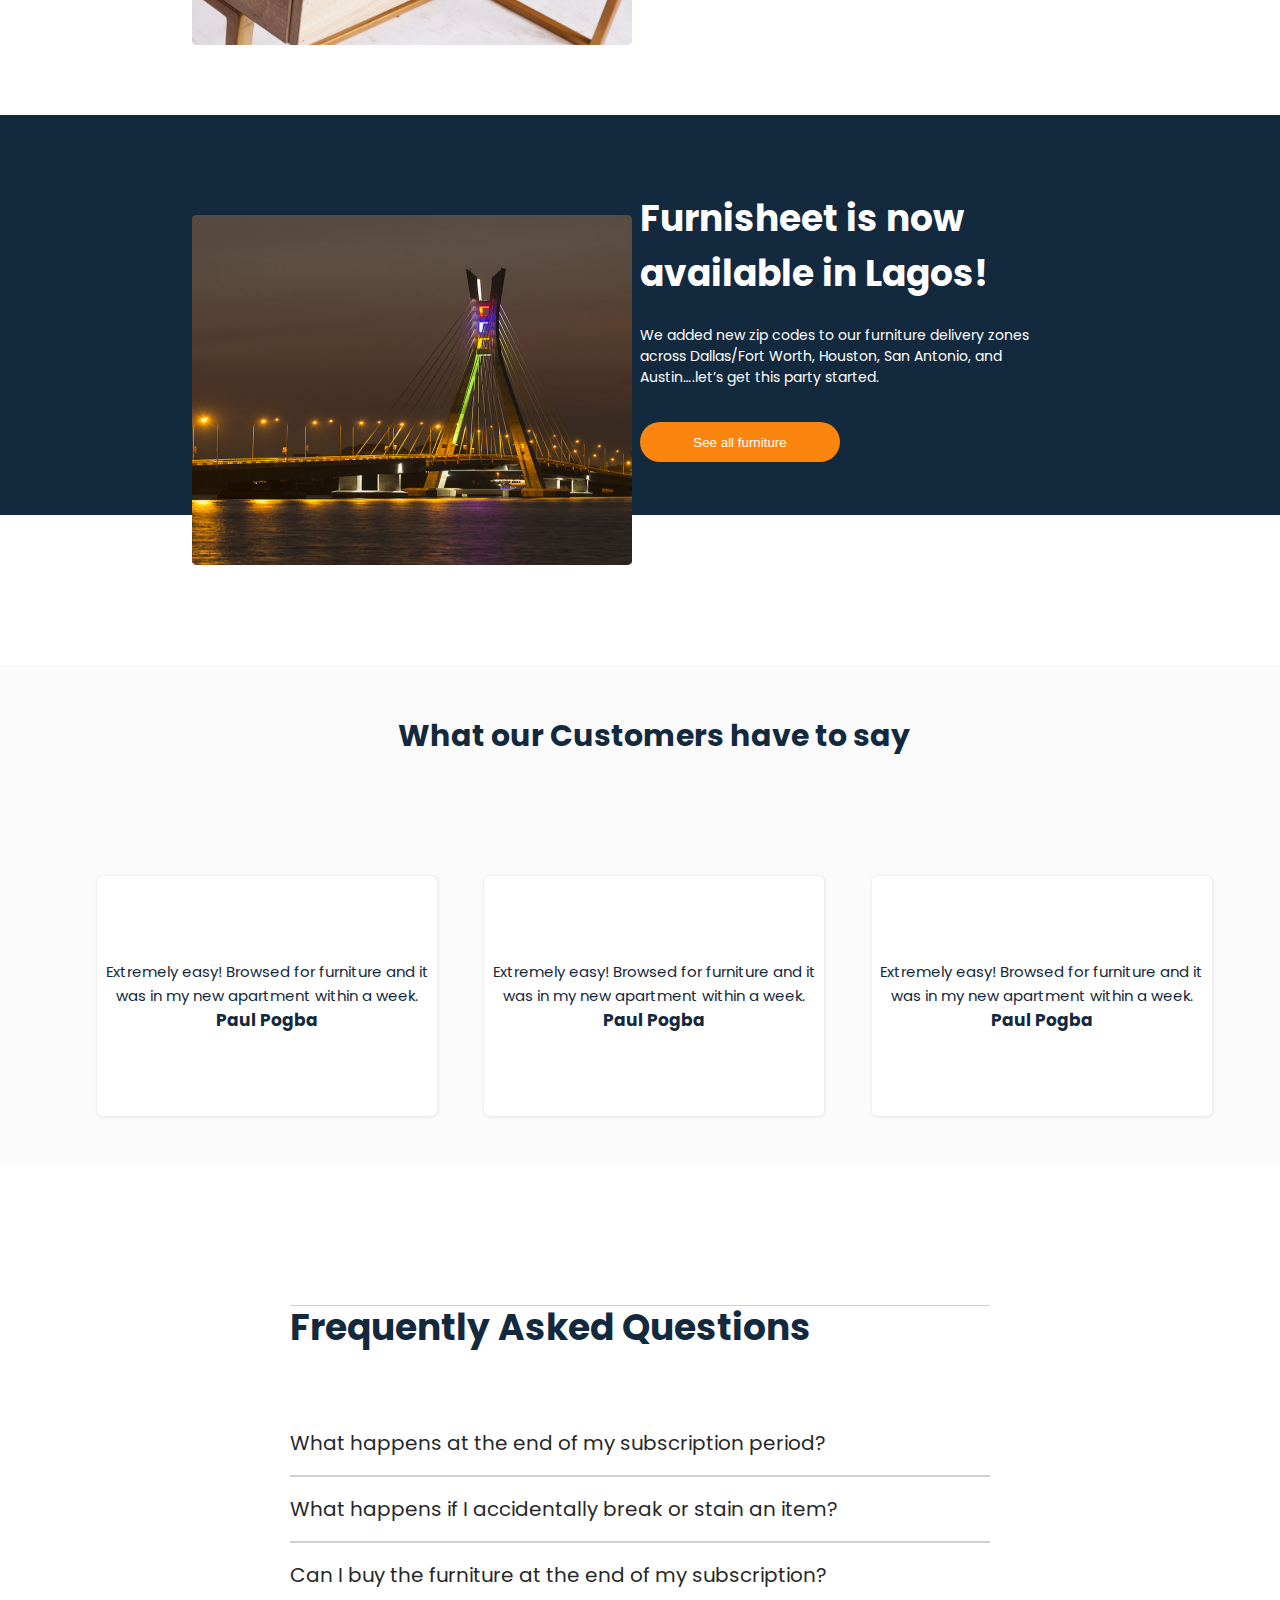
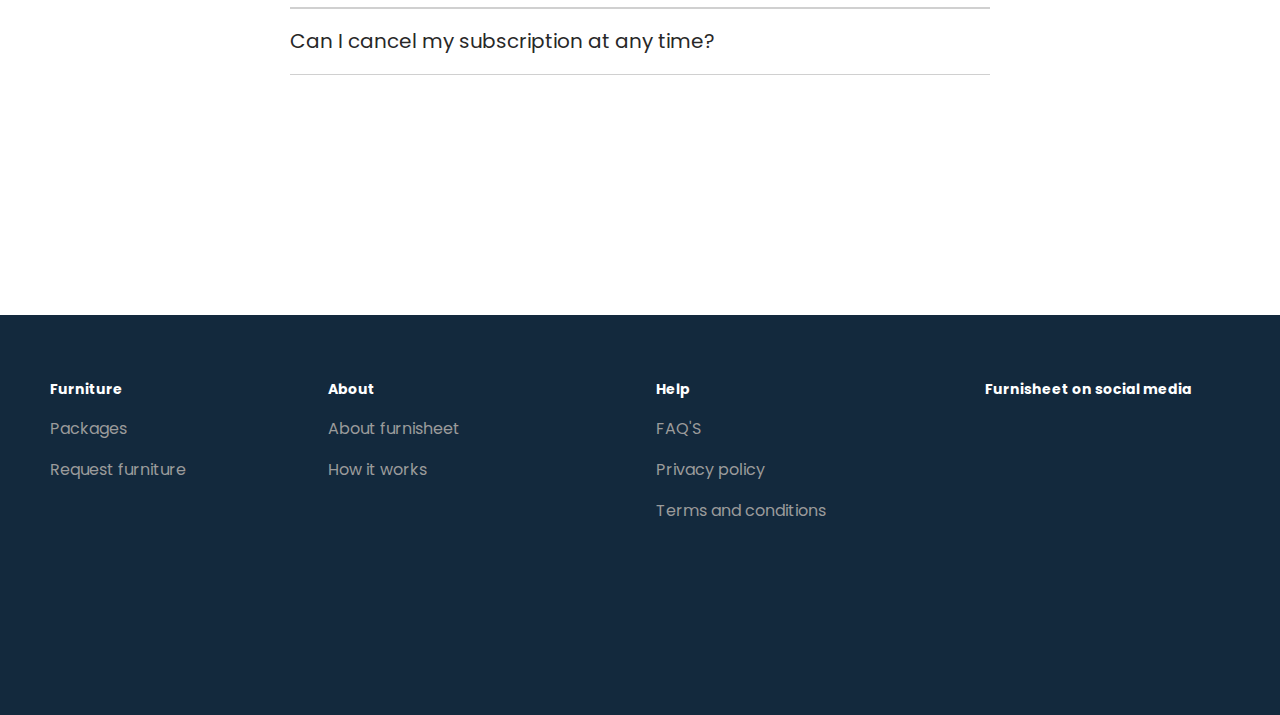
==== commit d299abf3: "minor changes to the desktop and mobile screen" ====
--- a/index.html
+++ b/index.html
@@ -36,10 +36,10 @@
             
              <!-- navbar-right-->
                 <ul class="menu-right">
-                    <li><a href="#"><i class=" fa-light fa-location-dot"></i> Pick a location</a></li>
-                    <li><a href="#"><i class="fa-light fa-circle-user"></i></i> </a></li>
-                    <li><a href="#"><i class="fa-light fa-magnifying-glass"></i></a></li>
-                    <li><i class="fa-light fa-cart-shopping"></i></i></a></li>
+                    <li><a href="#"><img src="images/Vector.svg" > Pick a location</a></li>
+                    <li><a href="#"><img src="images/ACCOUNT.svg" ></a></li>
+                    <li><a href="#"><img src="images/SEARCH.svg" ></a></li>
+                    <li><a href="#"><img src="images/CART.svg" ></a></li>
                 
                 </ul>
         </div>
@@ -60,7 +60,9 @@
                 </div>
 
                 <div class="side2">
-                    <div class="side2-container"></div>  
+                    <div class="side2-container">
+                        <img src="images/Need Help_.png" class="needhelp">
+                    </div>  
                     </div>
         </div>            
 
@@ -114,7 +116,7 @@
         </div>
         <div class="container3">
             <div class="container3-content">
-            <img src="images/Rectangle 244.png" alt="sofa" class="Rectangle 244">
+            <img src="images/Rectangle 198.png" alt="sofa" class="Rectangle 244">
             <div class="container3-text">
                 <h1>Stop spending a fortune upfront</h1>
                 <p> It costs $6,000 on average to furnish a one-bedroom with quality furniture.
@@ -395,6 +397,6 @@
     </div> 
                 
 
-    <script src="js/index.js"><script/>
+</body>    
 </body>
 </html>--- a/css/index.css
+++ b/css/index.css
@@ -12,8 +12,9 @@
     font-family:'poppins';
     max-width: 100vw;
     max-height: 100vh;
-
-    
+}
+.body-section{
+     max-width: 100%;
 }
 /* Navbar */
 .navbar {
@@ -28,9 +29,8 @@
     display: flex;
     justify-content:space-between;
     align-items: center;
-    max-width: 100%;
+    width: 100%;
     height: inherit;
-    padding-left: 50px;
     padding-right: 50px;
    
 }
@@ -49,7 +49,6 @@
 
 .logo {
     height: 30px;
-    max-width:180px;
     width: 173px; 
     border: none;
     display: flex;
@@ -92,7 +91,13 @@
 .menu-right {
     display: flex;
     width: 320px;
-    justify-content:space-evenly;   
+    height: 30px;
+    justify-content:space-evenly; 
+    align-items: center;  
+}
+.menu-right img{
+    height: auto;
+    width: auto;
 }
 
 .menu-right a:hover::after{
@@ -116,7 +121,7 @@
 .side1 {
     flex: 1;
     height: inherit;
-    order: 1; /* Default order */
+    
 }
 
 .side2 {
@@ -127,13 +132,19 @@
     background-repeat: no-repeat;
     background-position: center;
     background-attachment: scroll;
-    order: 2; /* Default order */
+     
+}
+.needhelp{
+    position:absolute;
+    top: 85%;
+    right: 5%;
 }
 
 .side1-content {
     display: flex;
     flex-direction: column;
-    width: 555px;
+    max-width: 555px;
+    min-width:400px;
     height: 100%;
     overflow: hidden;
     padding-left: 10%;
@@ -141,7 +152,7 @@
 }
 
 .side1-content h1 {
-    font-size: 60px;
+    font-size: 4rem;
     font-weight: 400;
     line-height: 50px;
     color: #13293D;
@@ -740,14 +751,14 @@
 
  @media (max-width: 800px) {
     body {
-        max-width: 100vw;
+        max-width: 100%;
         overflow-x: hidden;
     }
     .navbar-container {
         max-width: 100%;
         padding-left: 0;
-        padding-right: 20px;
-        justify-content: flex-start;
+        padding-right: 0px;
+        
        
     }
 
@@ -755,6 +766,10 @@
         font-size: 12px;
         margin-right: 10px;
     }
+    .navbar a :hover{
+       color: #FC8510;
+    }
+    
     .icon {
         display: flex; /* Show the hamburger icon on mobile */
         align-items: center;
@@ -780,10 +795,15 @@
         display: flex; 
     } 
     .logo {
-        width: 120px;
-        height: 20px;
+        min-width: 120px;
+        height: auto;
         
     }
+    .menu-right{
+       max-width: 250px; 
+       
+    }
+    
     .menu-right > :nth-child(1) {
         display: none;
     }
@@ -805,12 +825,11 @@
     .side1-content {
         height: fit-content;
         width: 100%;
-        max-width: 90%;
+        max-width: 100%;
         flex-direction: column; /* Display words horizontally */
-        gap: 15px; /* Adjust spacing between words */
-        justify-content: center; /* Center horizontally */
+        justify-items: center; /* Center horizontally */
         align-items: center;
-  padding: 20px;
+    padding: 20px;
 
 
     }
@@ -839,6 +858,14 @@
         padding: 0px;
         max-width: 100%;
     }
+    
+.needhelp{
+    position:absolute;
+    top: 50%;
+    right: 5%;
+    width: 70px;
+    height: 30px;
+}
 
     .container2{
         display: none;
@@ -1070,3 +1097,8 @@
     font-size: 14px;
     font-weight: 700;
     }
+}
+
+
+
+
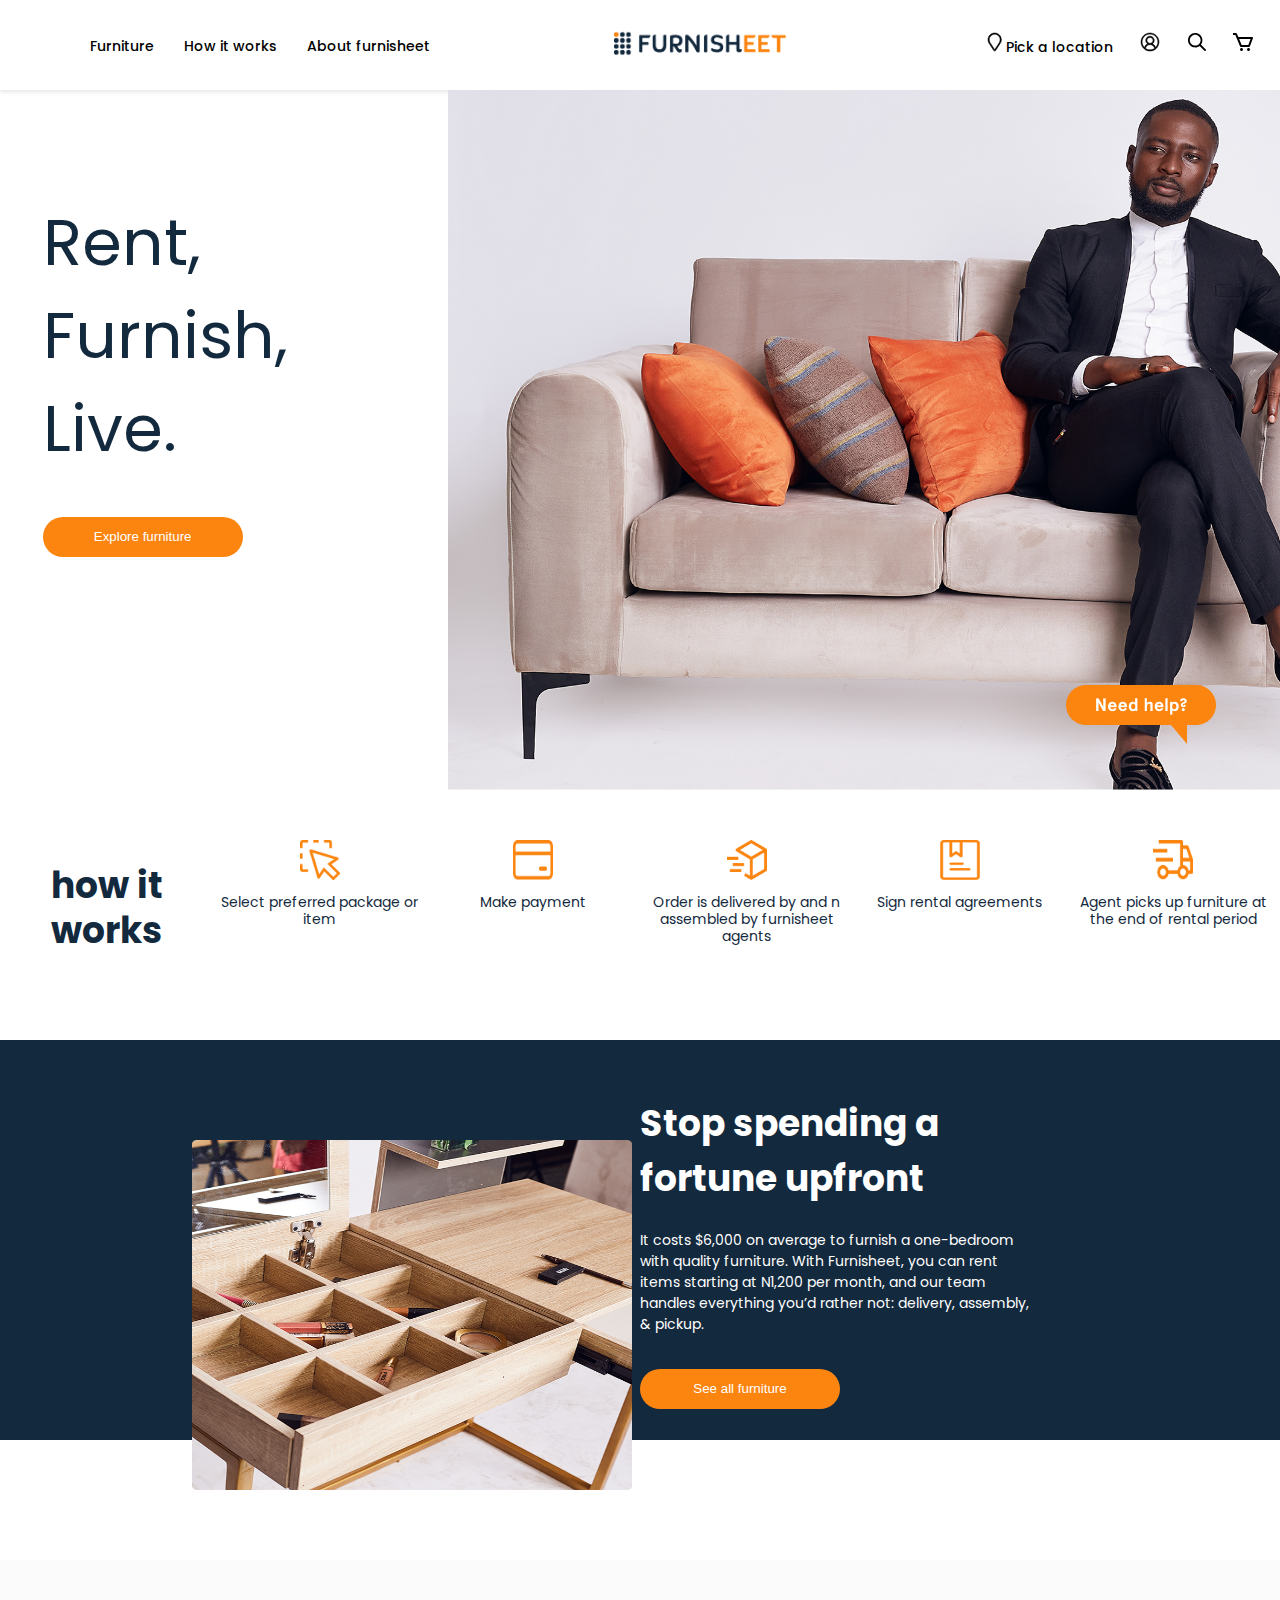
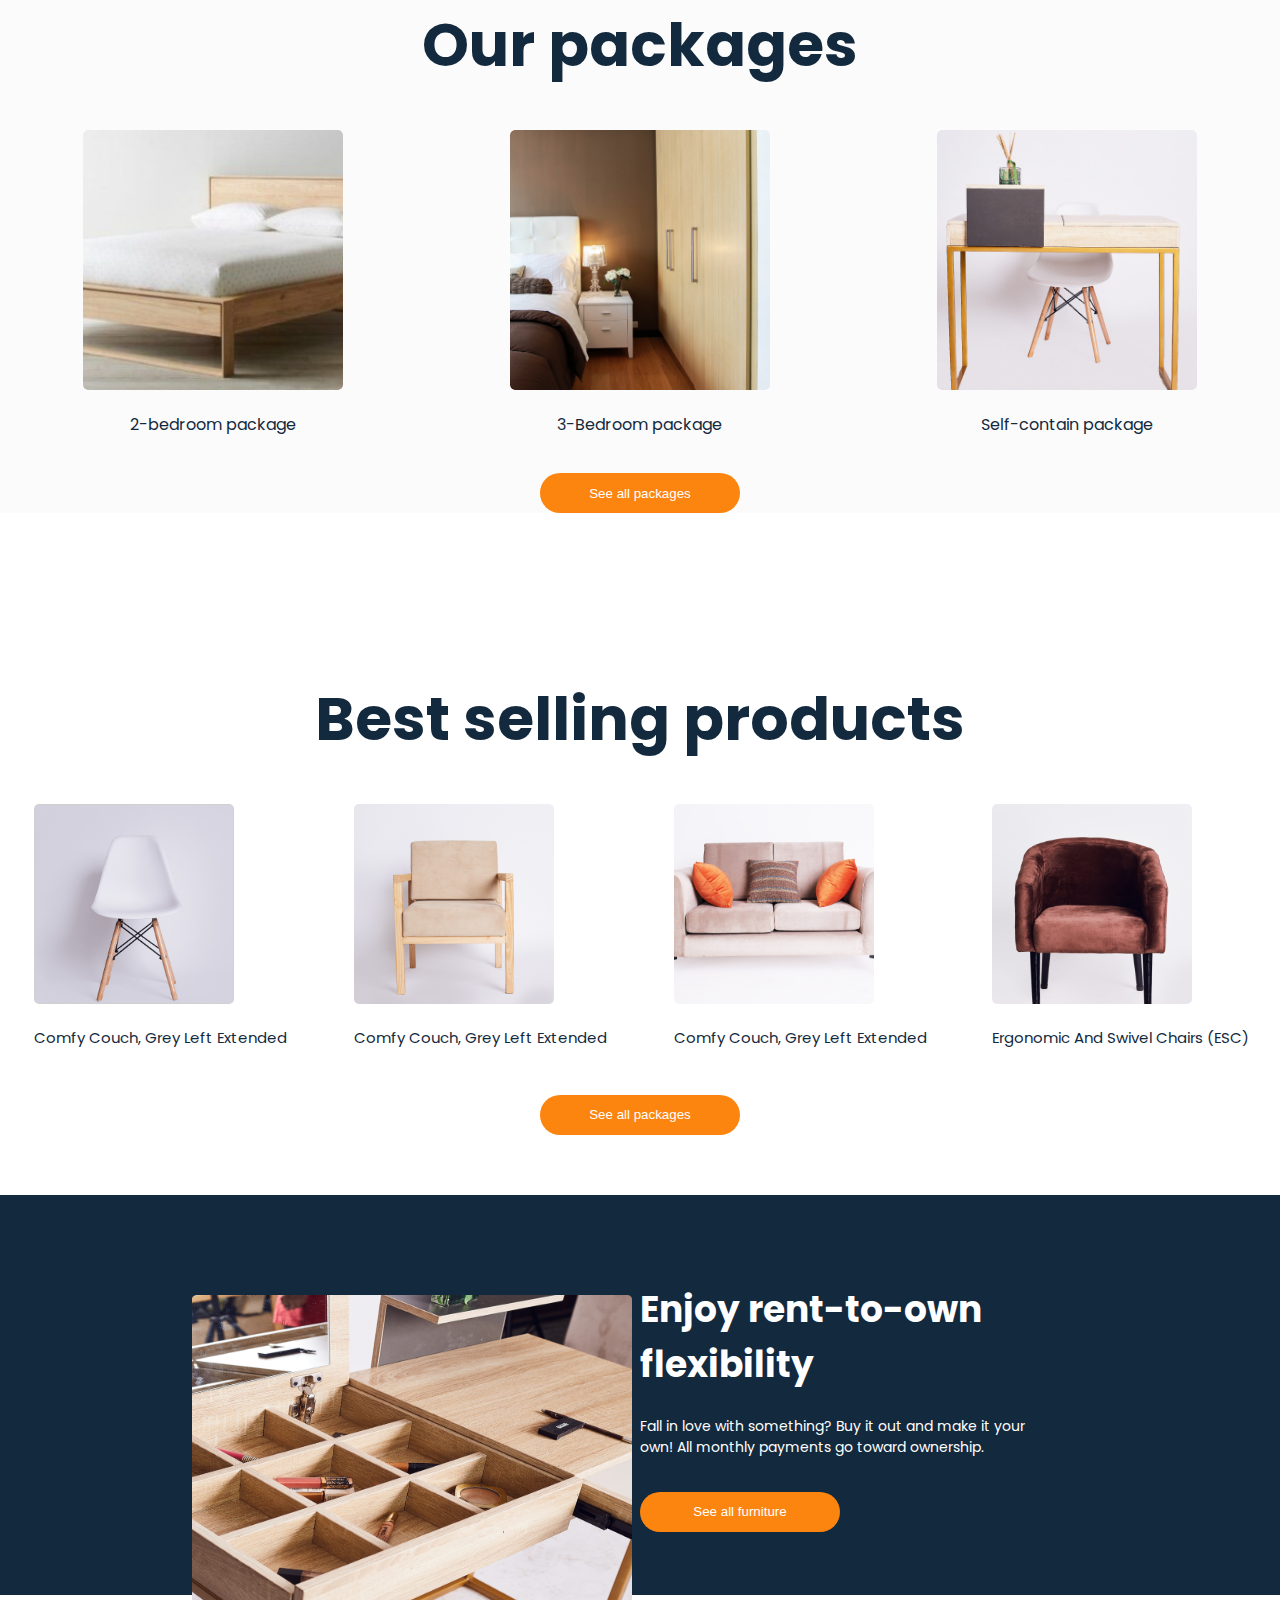
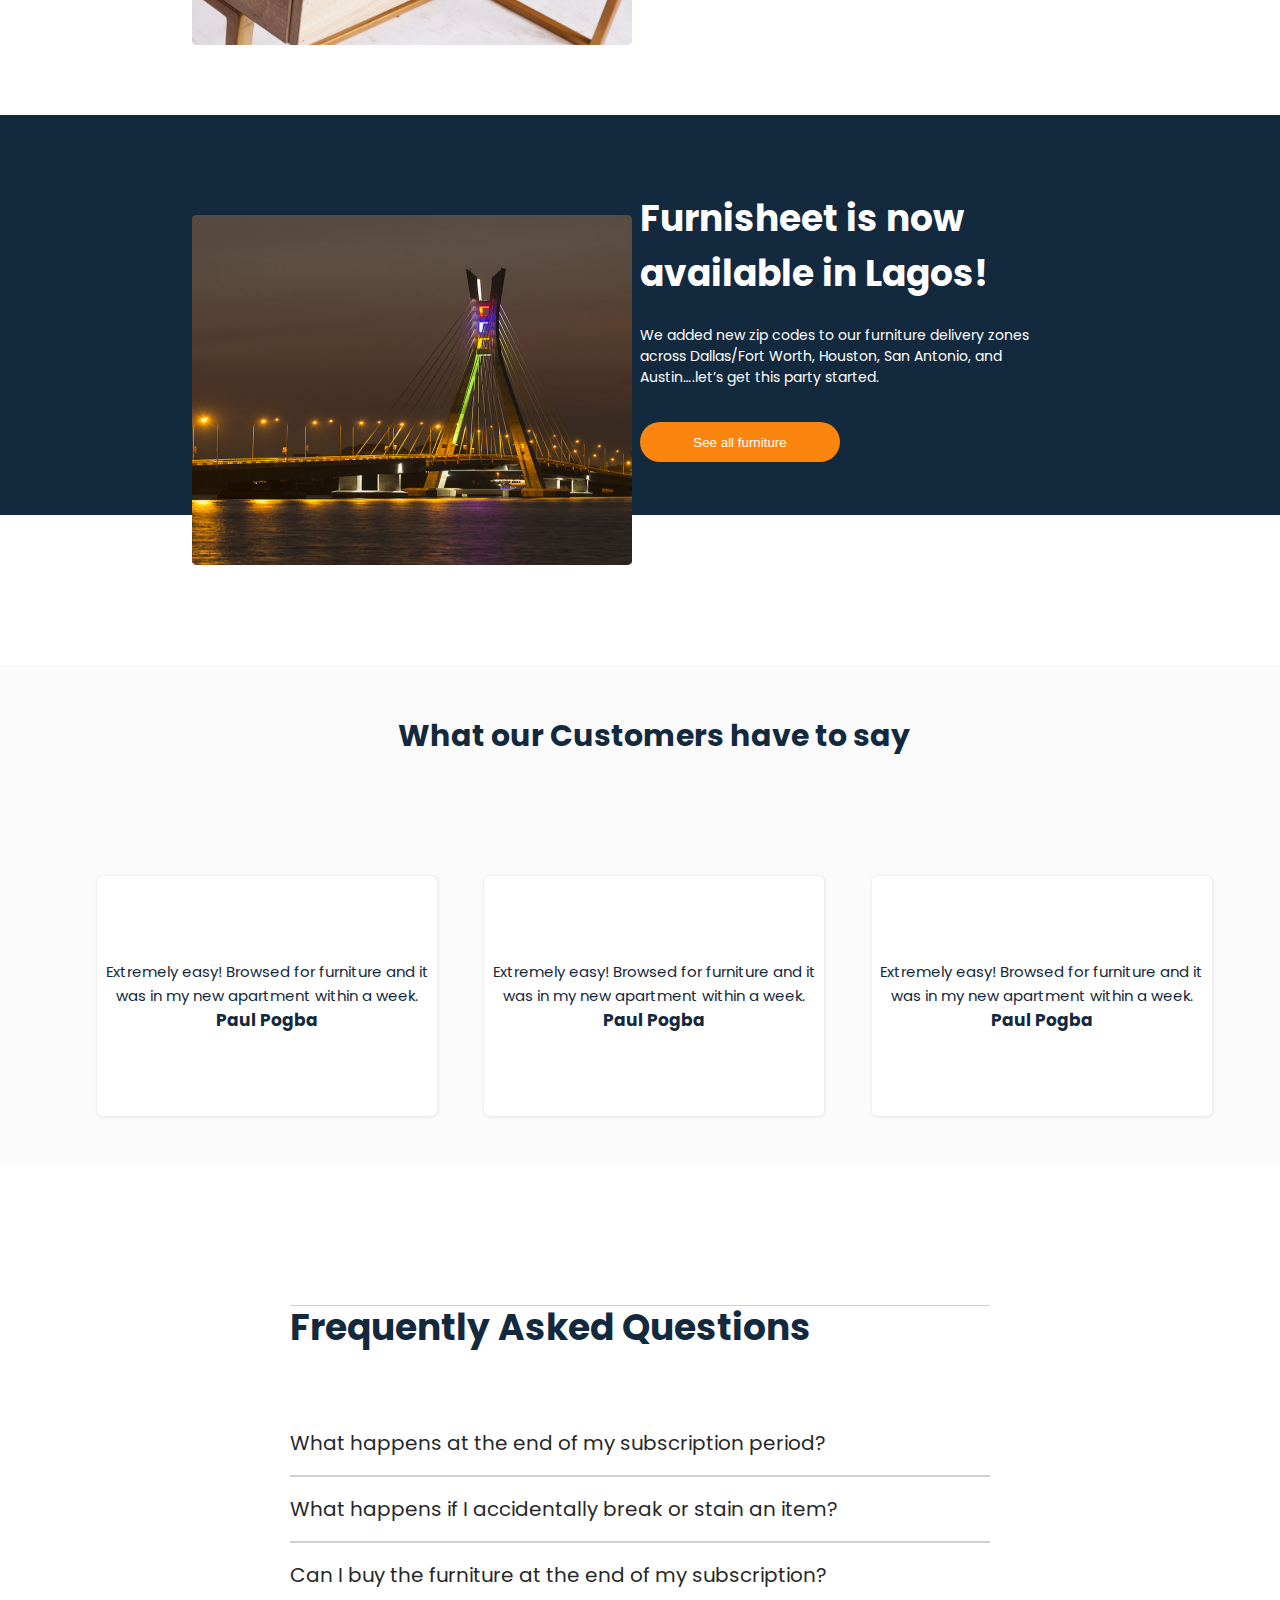
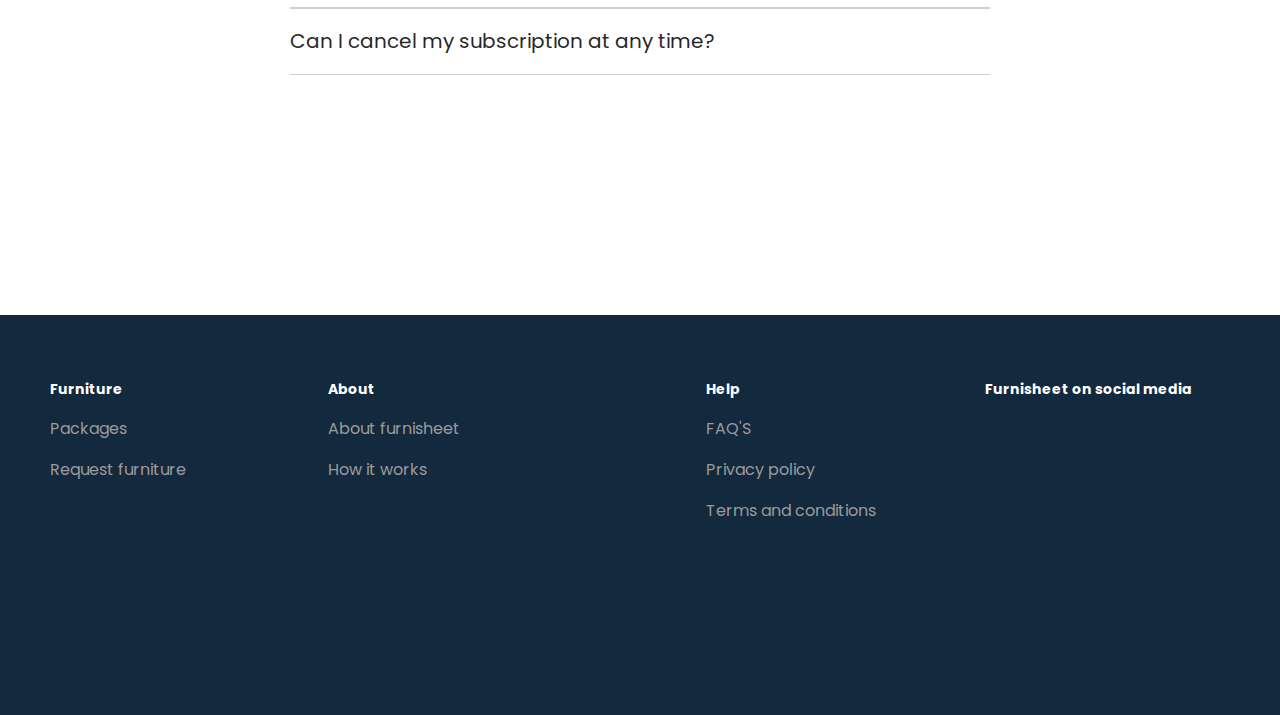
==== commit 1f918a2d: "padding and height changes" ====
--- a/index.html
+++ b/index.html
@@ -372,12 +372,15 @@
                 <p><a href="#">How it works</a></p>
             </div>
             <div class="footer-content">
+                <div class="padding">
              <h3>Help</h3>
               <p><a href="#">FAQ'S</a></p>
               <p><a href="#">Privacy policy</a></p>
               <p><a href="#">Terms and conditions</a></p>
             </div>
+            </div>
             <div class="footer-content">
+                
                 <h3>Furnisheet on social media</h3>
                 <span class="socials"><a href="#"><i class="fa-brands fa-twitter"></i></a></span>
                 <span class="socials"><a href="#"><i class="fa-brands fa-instagram"></i></a></span>
--- a/css/index.css
+++ b/css/index.css
@@ -829,7 +829,7 @@
         flex-direction: column; /* Display words horizontally */
         justify-items: center; /* Center horizontally */
         align-items: center;
-    padding: 20px;
+       padding: 30px 0 30px 0;
 
 
     }
@@ -906,7 +906,7 @@
         word-wrap: break-word;
     }
     .container3-content h1 {
-        font-size: 22px;
+        font-size: 20px;
         line-height: 28px;
     }
     .container3-content button {
@@ -998,7 +998,7 @@
         word-wrap: break-word;
     }
     .container6-content h1 {
-        font-size: 22px;
+        font-size: 20px;
         line-height: 28px;
     }
     .container6-content button {
@@ -1013,7 +1013,7 @@
     .container7-content {
         display: flex;
         flex-direction: column-reverse;
-        height: 600px;
+        height: auto;
         max-width: 100%;
         
         padding:0px 0px 80px 0px;
@@ -1023,6 +1023,7 @@
         position: static;
         width: 100%;
         max-width: 100%;
+        height: 250px;
     }
     .container7-content div {
         max-width: 100%;   
@@ -1040,7 +1041,7 @@
         word-wrap: break-word;
     }
     .container7-content h1 {
-        font-size: 22px;
+        font-size: 20px;
         line-height: 28px;
     }
     .container7-content button {
@@ -1083,6 +1084,7 @@
     .container10-content {
         grid-template-columns: 1fr 1fr;
         max-width:100%;
+        height: auto;
     }
 
     .footer-content h3 {
@@ -1097,8 +1099,8 @@
     font-size: 14px;
     font-weight: 700;
     }
-}
-
-
-
-
+
+}
+
+
+
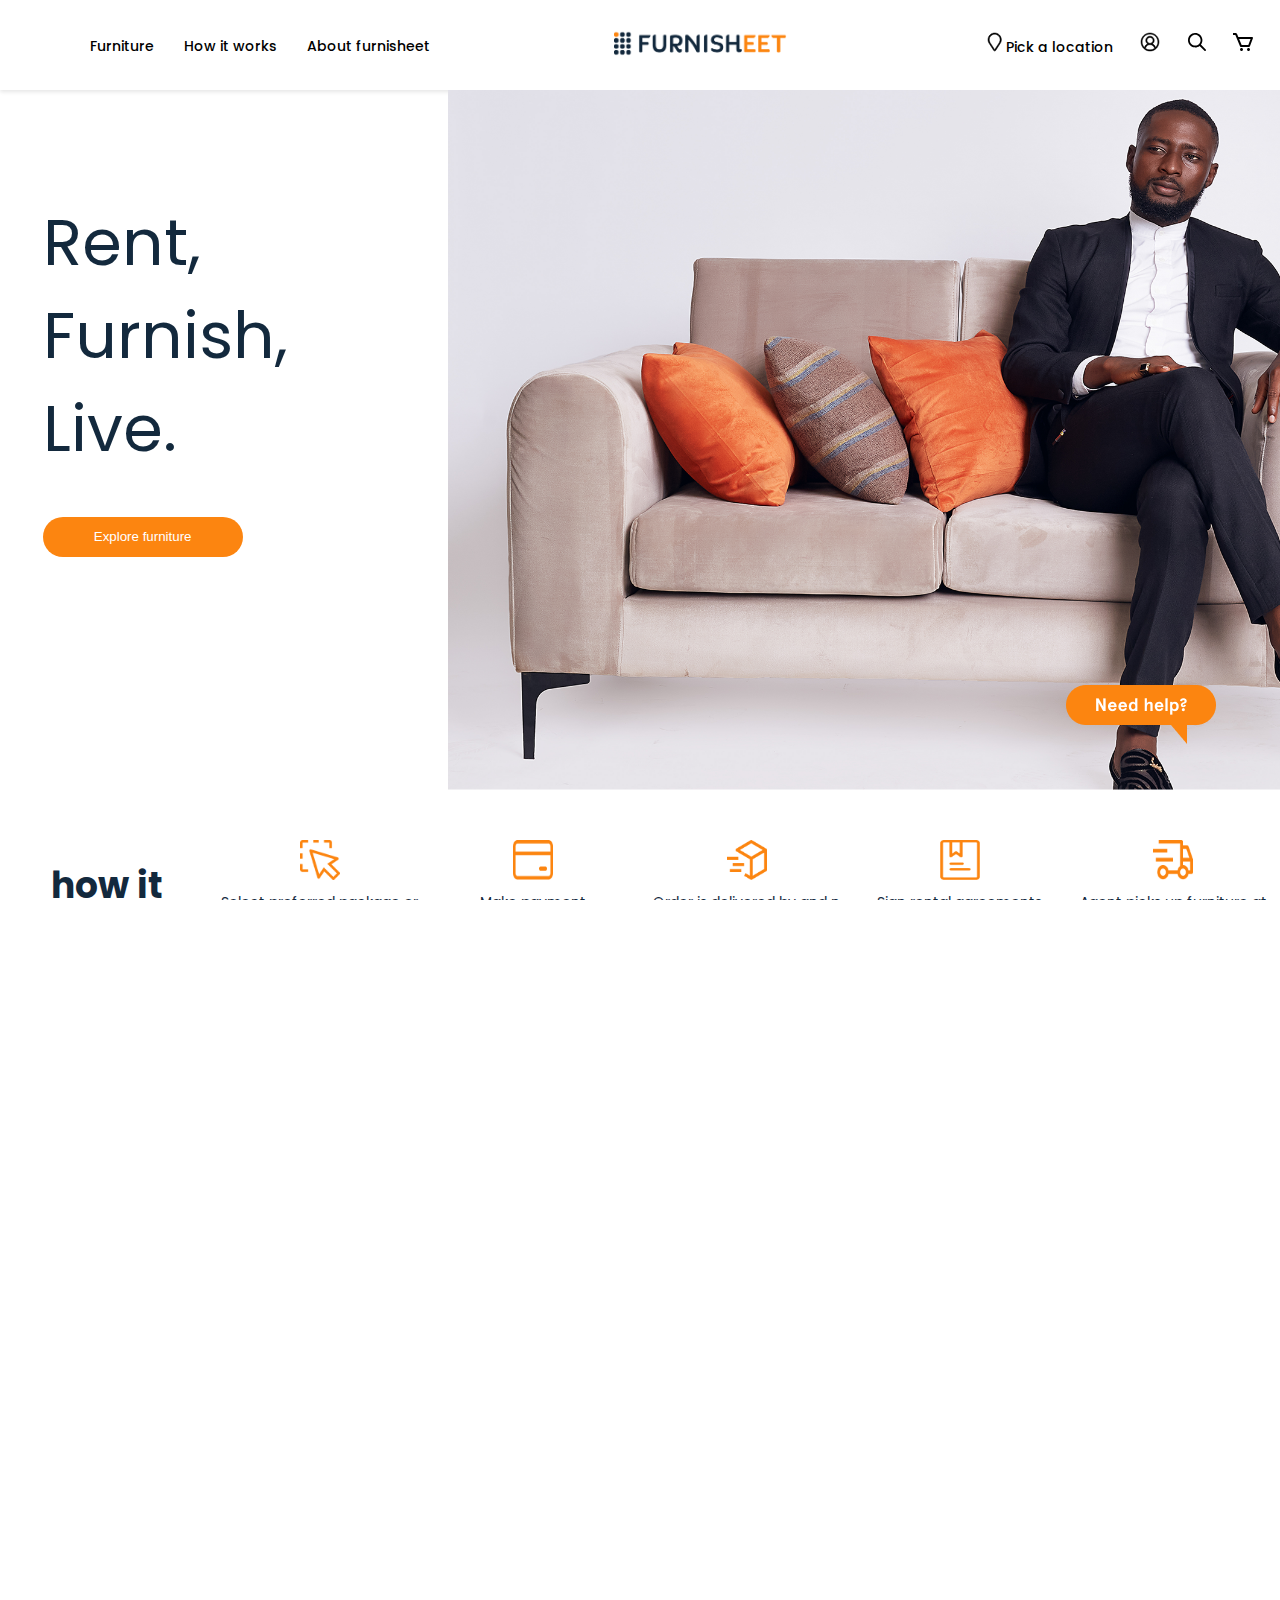
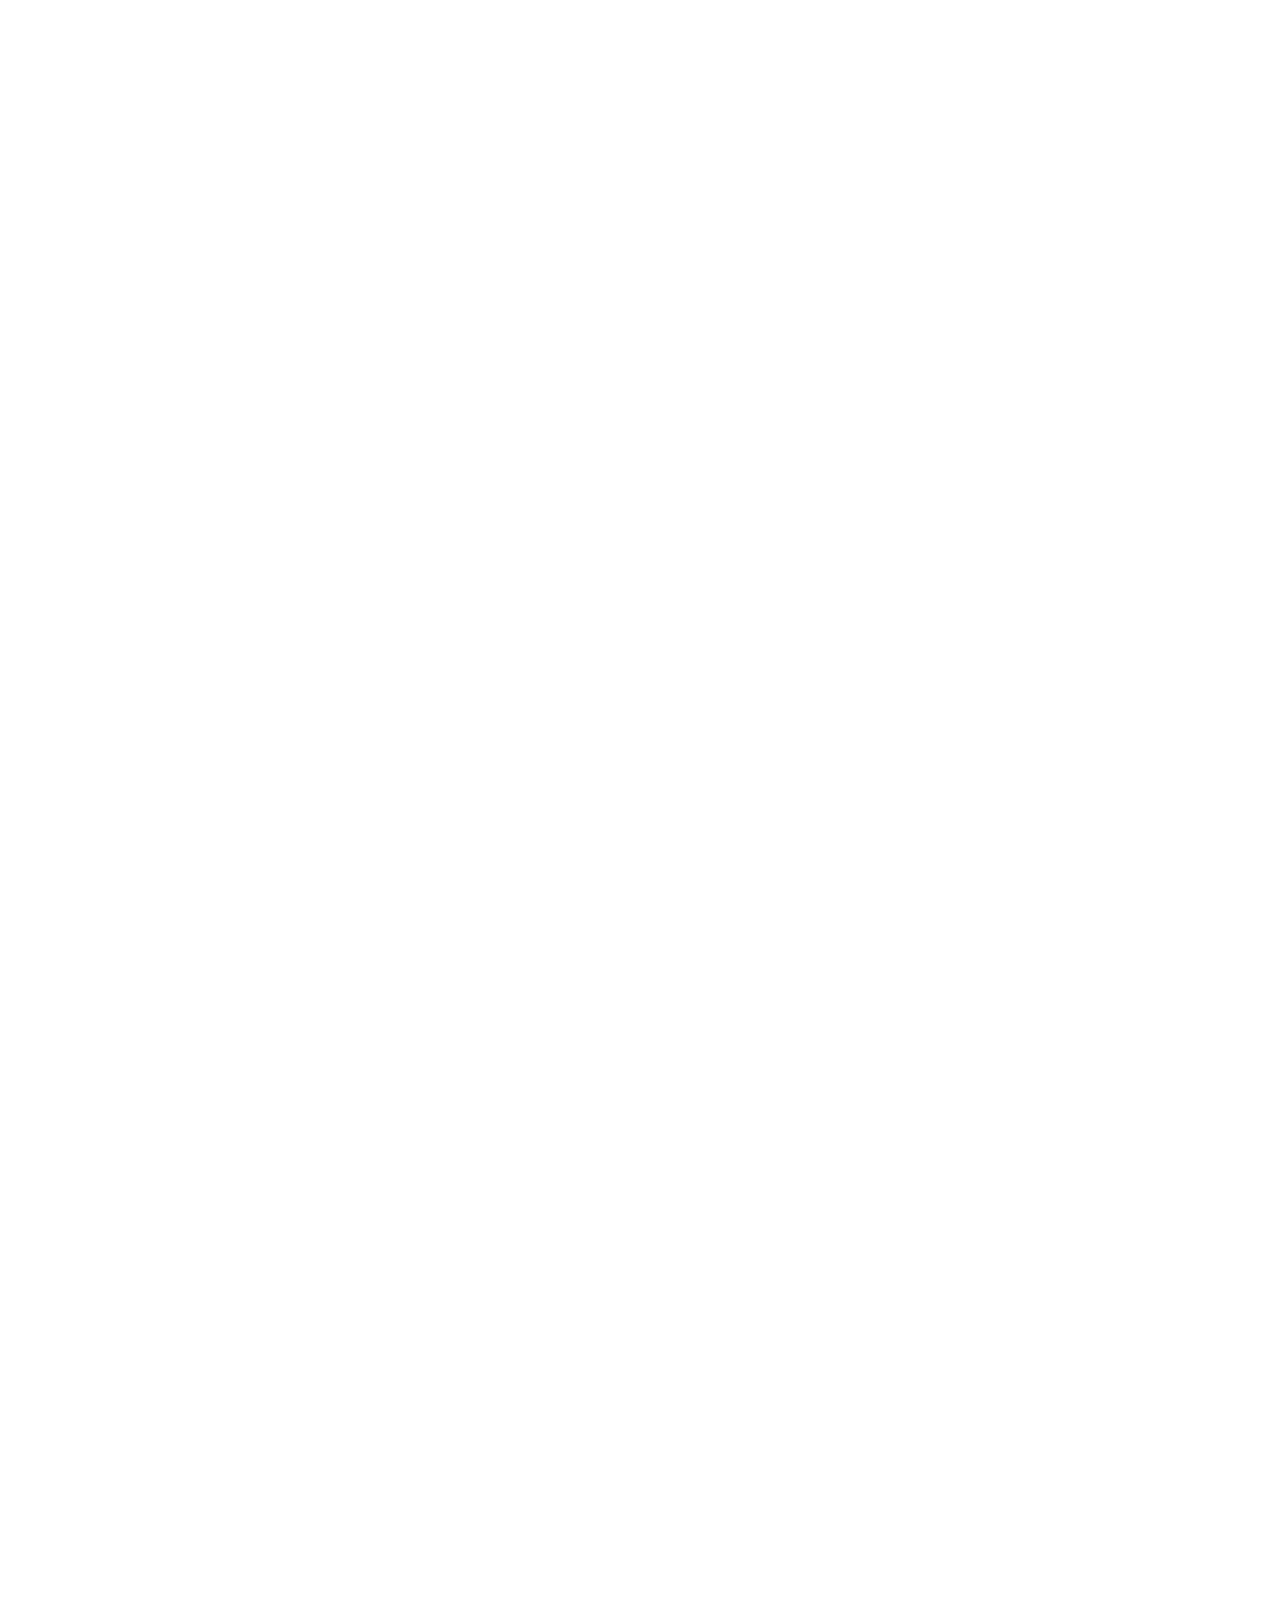
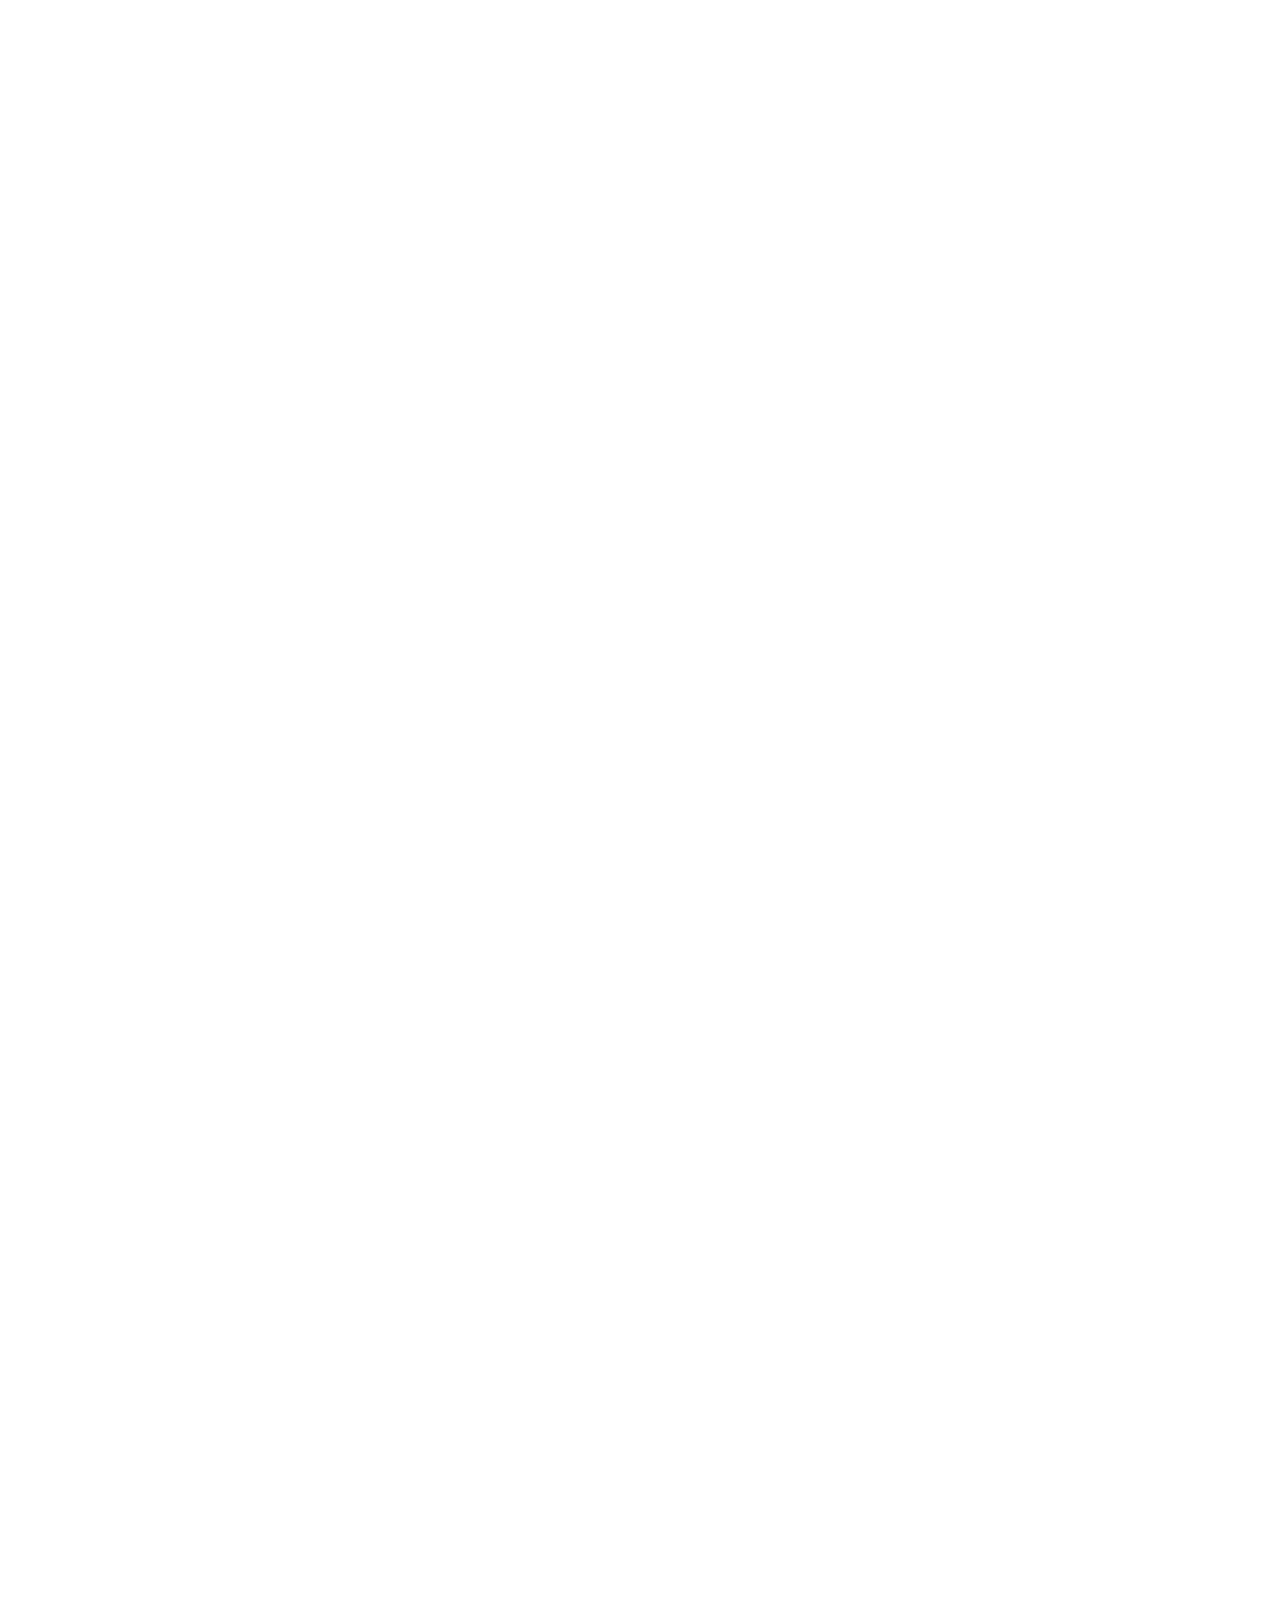
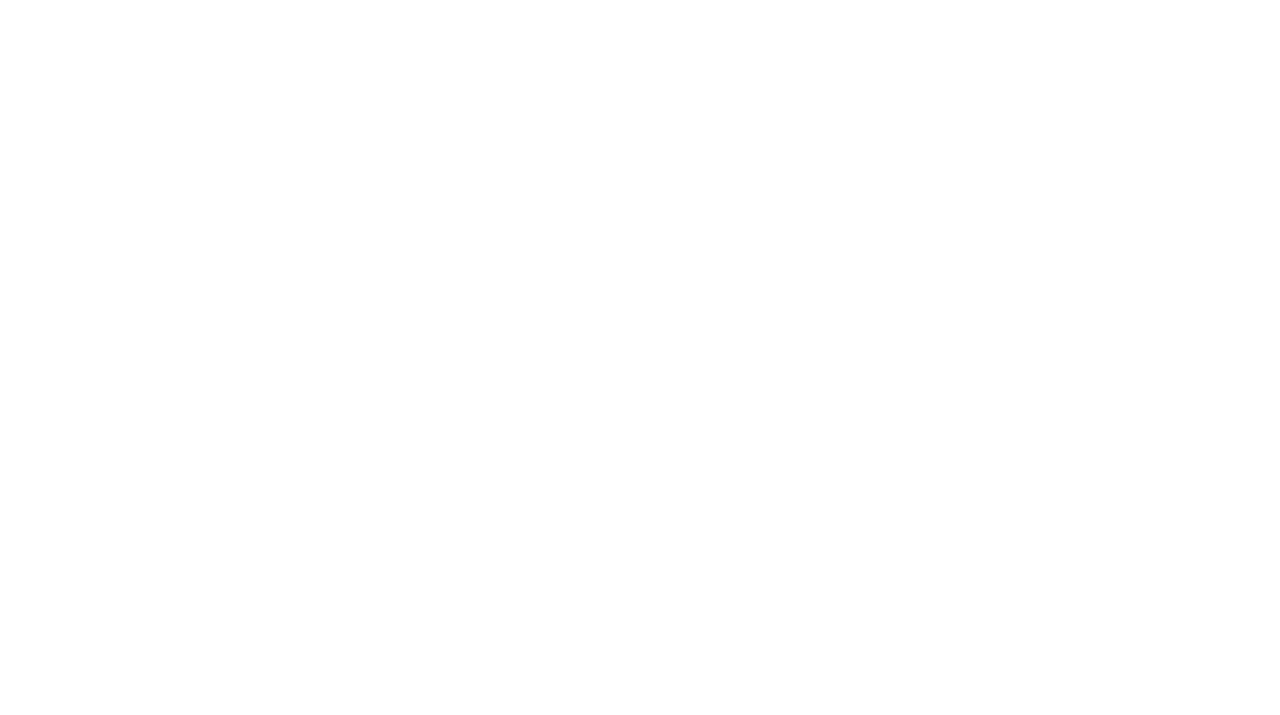
==== commit 43440198: "more wiedh changes" ====
--- a/index.html
+++ b/index.html
@@ -361,11 +361,11 @@
             <footer class="container10-content">
             <div class="footer-content">
                 <div class="padding">
-              <h3>Furniture</h3>
-              <p><a href="#">Packages</a></p>
-              <p><a href="#">Request furniture</a></p>
-            </div>
-        </div>
+                    <h3>Furniture</h3>
+                    <p><a href="#">Packages</a></p>
+                    <p><a href="#">Request furniture</a></p>
+                </div>
+            </div>
             <div class="footer-content">
                 <h3>About</h3>
                 <p><a href="#">About furnisheet</a></p>
@@ -373,11 +373,11 @@
             </div>
             <div class="footer-content">
                 <div class="padding">
-             <h3>Help</h3>
-              <p><a href="#">FAQ'S</a></p>
-              <p><a href="#">Privacy policy</a></p>
-              <p><a href="#">Terms and conditions</a></p>
-            </div>
+                    <h3>Help</h3>
+                    <p><a href="#">FAQ'S</a></p>
+                    <p><a href="#">Privacy policy</a></p>
+                    <p><a href="#">Terms and conditions</a></p>
+                </div>
             </div>
             <div class="footer-content">
                 
--- a/css/index.css
+++ b/css/index.css
@@ -6,12 +6,13 @@
 
 body, html {
     margin: 0px;
-    width: 100%;
+    width: 100vw;
     height: 100%;
     box-sizing: border-box;
     font-family:'poppins';
     max-width: 100vw;
     max-height: 100vh;
+    overflow-x: hidden;
 }
 .body-section{
      max-width: 100%;
@@ -920,8 +921,8 @@
         }   
     
     .container4-content img {
-        max-width: 200px;
-        height: 160px;
+        max-width: 150px;
+        height: auto;
     }
     .container4-content-article {
         grid-column: span 2;
@@ -930,7 +931,7 @@
         color: #13293D;
     }
     .container4-content p {
-        font-size: 12px;
+        font-size: 10px;
         line-height: 1.5rem;
         color: #13293D;
         text-align: center;
@@ -947,8 +948,8 @@
         gap: 1%;   
     }
     .container5-content img {
-        max-width: 200px;
-        height: 160px;
+        max-width: 150px;
+        height: auto;
     }
     .container5-content-article {
         grid-column: span 2;
@@ -957,10 +958,11 @@
         color: #13293D;
     }
     .container5-content p {
-        font-size: 12px;
+        font-size: 10px;
         line-height: 1.5rem;
         color: #13293D;
         text-align: center;
+        width: 90%;
     }
     .container5-content .button {
         grid-column: span 2;
@@ -1043,6 +1045,7 @@
     .container7-content h1 {
         font-size: 20px;
         line-height: 28px;
+        width: 90%;
     }
     .container7-content button {
         display: flex;
@@ -1099,8 +1102,8 @@
     font-size: 14px;
     font-weight: 700;
     }
-
-}
-
-
-
+ 
+}
+
+
+
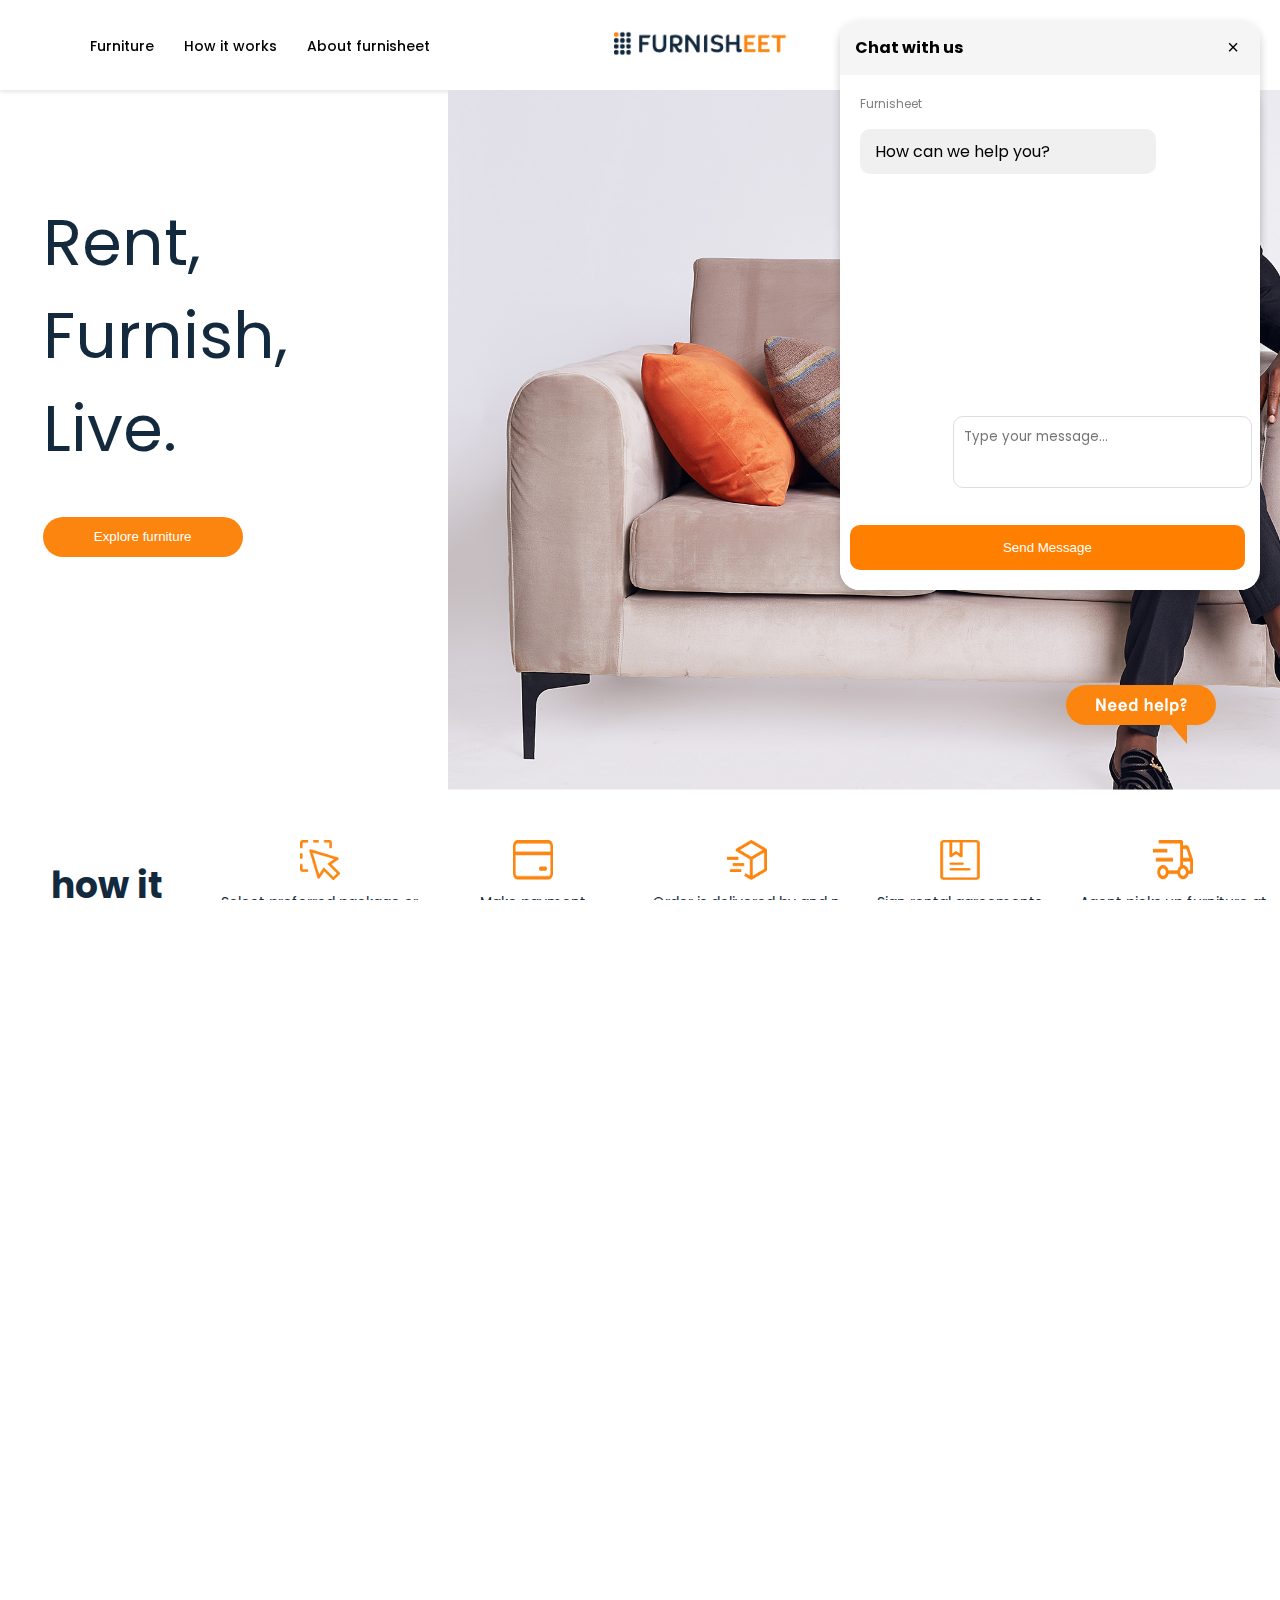
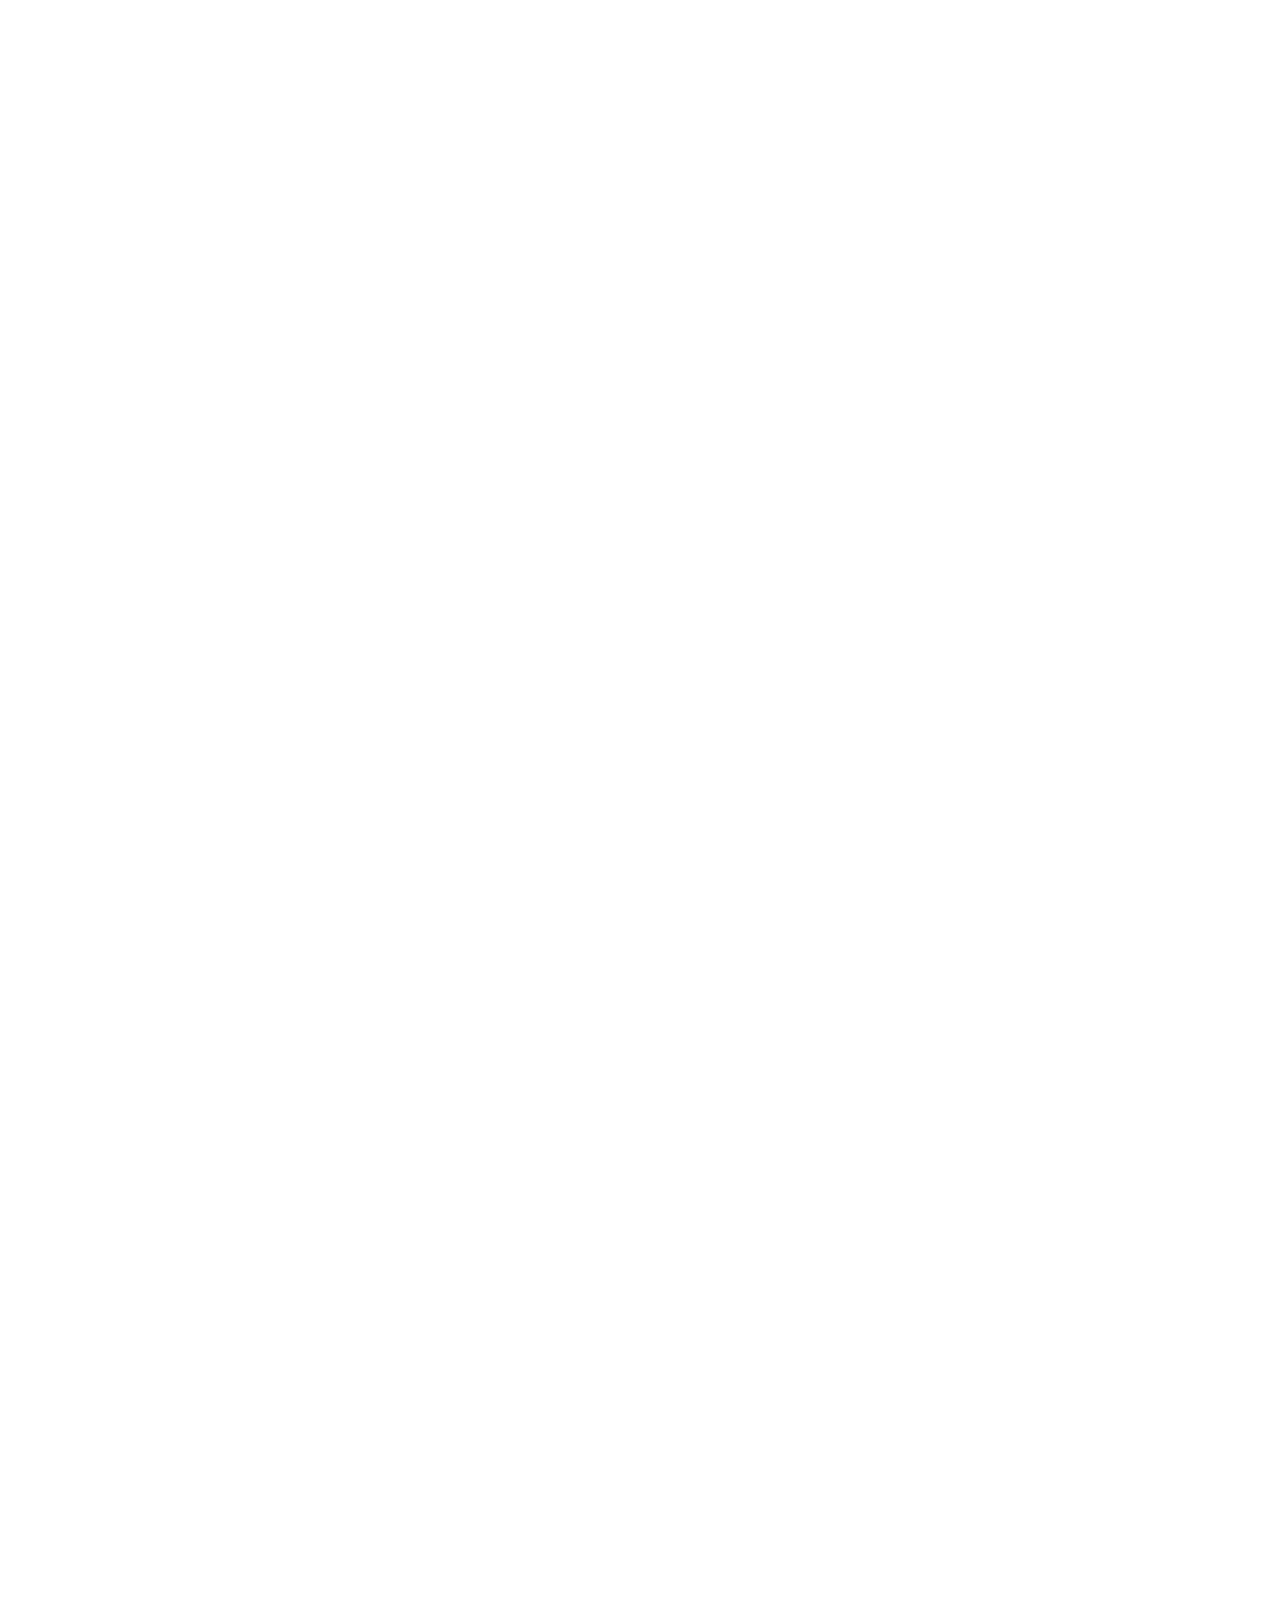
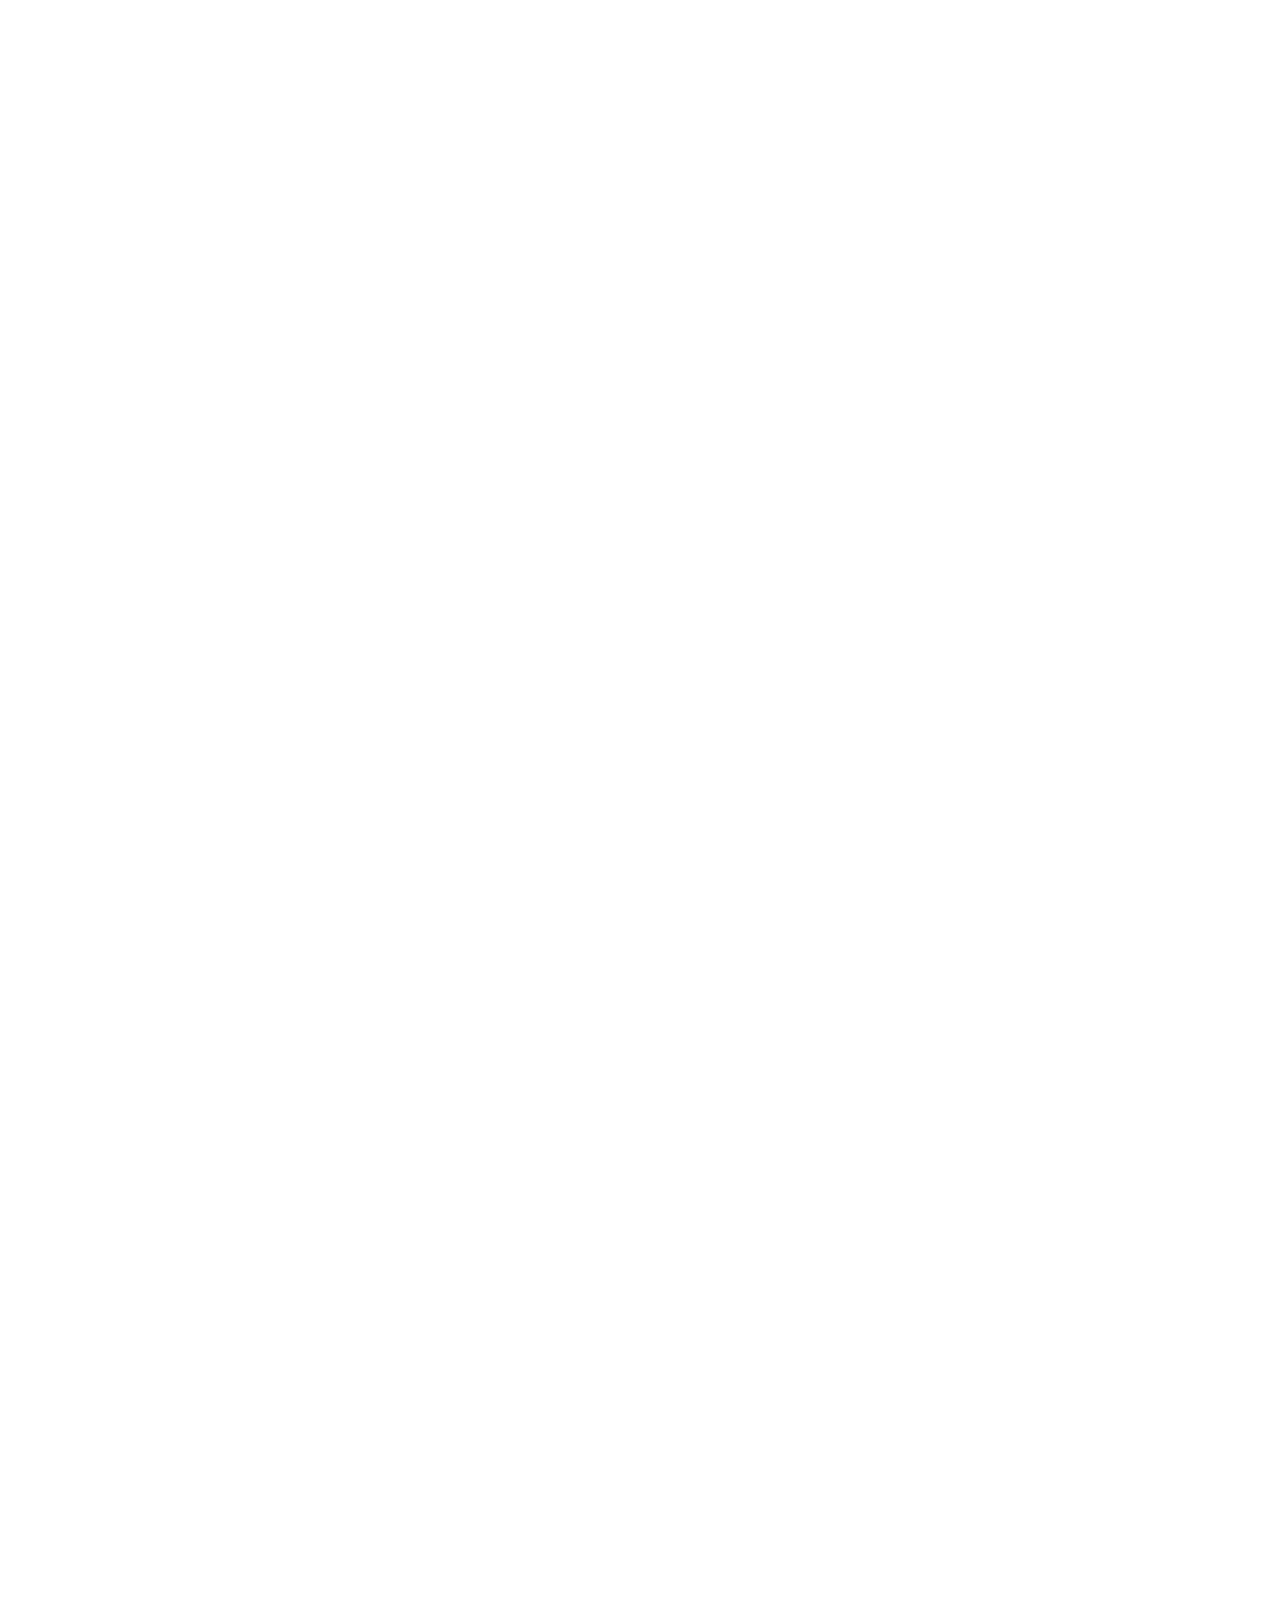
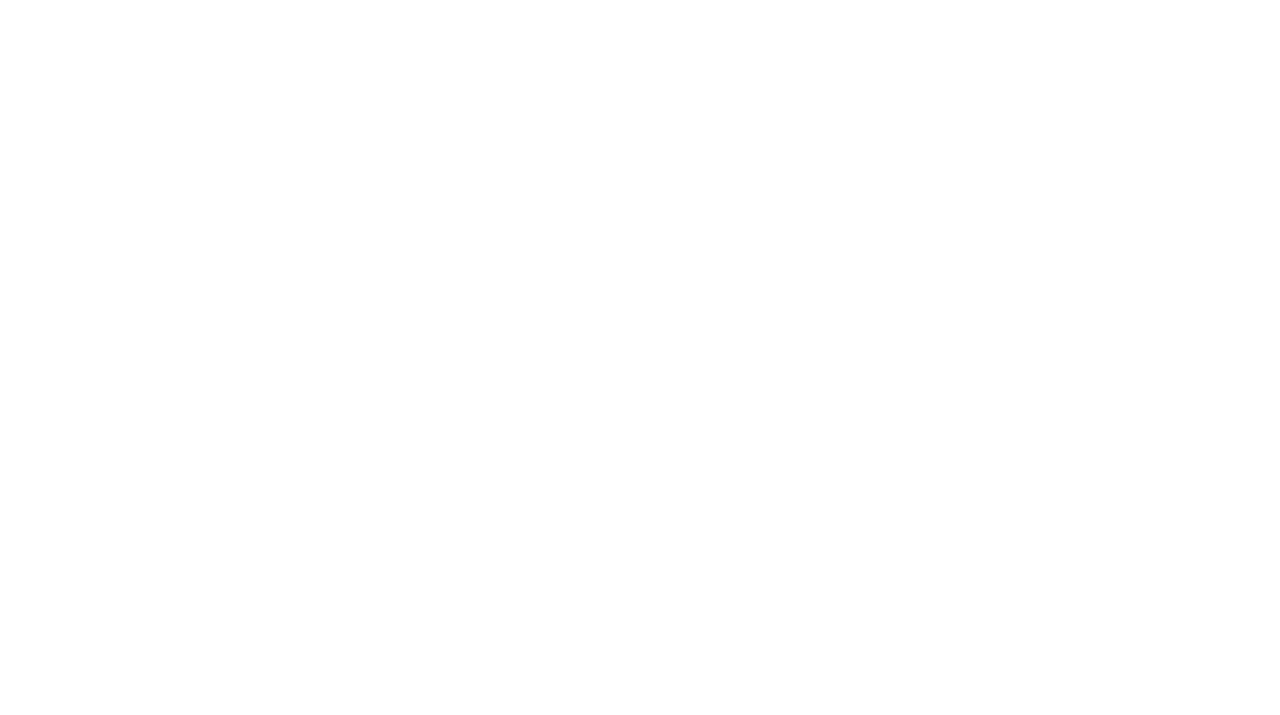
==== commit 63ea11db: "added a chat box and hamburger menu" ====
--- a/index.html
+++ b/index.html
@@ -20,13 +20,13 @@
                 <a href="javascript:void(0);" class="icon" onclick="myFunction()">
                     <i class="fa fa-bars"></i>
                 </a>
-             <ul class="menu-left">
+                <ul class="menu-left">
                
-                <li><a href="#">Furniture</a></li>
-                <li><a href="#"> How it works</a></li>
-                <li><a href="#"> About furnisheet</a></li>
-                       
-            </ul>
+                    <li><a href="#">Furniture</a></li>
+                    <li><a href="#"> How it works</a></li>
+                    <li><a href="#"> About furnisheet</a></li>
+                        
+                </ul>
             </div>
             <!--logo-->
             <div class="logo">
@@ -36,7 +36,30 @@
             
              <!-- navbar-right-->
                 <ul class="menu-right">
-                    <li><a href="#"><img src="images/Vector.svg" > Pick a location</a></li>
+                    <li>
+                        <a href="javascript:void(0);" onclick="openLocationModal()">
+                            <img src="images/Vector.svg"> Pick a location
+                        </a>
+                    
+                        <!-- Checkbox Container (Hidden by Default) -->
+                        <div id="locationModal" class="checkbox-container">
+                            <button class="close-btn" onclick="closeLocationModal()">✖</button>
+                            <div class="checkbox-title">Choose your delivery location</div>
+                            
+                            <!-- Lagos Option -->
+                            <div class="option">
+                                <input type="radio" id="lagos" name="location">
+                                <label for="lagos">Lagos</label>
+                            </div>
+                    
+                            <!-- Abuja Option -->
+                            <div class="option">
+                                <input type="radio" id="abuja" name="location">
+                                <label for="abuja">Abuja</label>
+                            </div>
+                        </div>
+                    </li>
+                    
                     <li><a href="#"><img src="images/ACCOUNT.svg" ></a></li>
                     <li><a href="#"><img src="images/SEARCH.svg" ></a></li>
                     <li><a href="#"><img src="images/CART.svg" ></a></li>
@@ -61,7 +84,33 @@
 
                 <div class="side2">
                     <div class="side2-container">
-                        <img src="images/Need Help_.png" class="needhelp">
+                        <!-- Need Help Button (SVG) -->
+                        <div id="needHelpBtn" class="need-help-btn">
+                            <img src="images/Need Help_.svg" class="needhelp">
+                            </div>
+                            
+                           <!-- Chatbox Container -->
+                            <div id="chatbox" class="chatbox">
+                                <div class="chatbox-header">
+                                    <span>Chat with us</span>
+                                    <button id="closeChatbox">&times;</button>
+                                </div>
+                                <div class="chatbox-body">
+                                    <div class="chatbot-message">
+                                        <span class="chatbot-name">Furnisheet</span>
+                                        <p class="chat-message">How can we help you?</p>
+                                    </div>
+                                    <div class="user-input-container">
+                                        <div class="user-message">
+                                            <textarea id="userInput" placeholder="Type your message..."></textarea>
+                                        </div>
+                                        <button class="send-btn">Send Message</button>
+                                    </div>
+                                </div>
+                            </div>
+
+    
+                        
                     </div>  
                     </div>
         </div>            
@@ -399,7 +448,8 @@
         
     </div> 
                 
+    <script src="js/index.js"></script>
 
 </body>    
-</body>
+
 </html>--- a/css/index.css
+++ b/css/index.css
@@ -21,18 +21,21 @@
 .navbar {
     color: #000; 
     box-shadow: 0px 2px 4px rgba(0, 0, 0, 0.1);
-    position: relative;
     height: 90px;
     
 }
 
 .navbar-container {
+    position: fixed;
     display: flex;
     justify-content:space-between;
     align-items: center;
     width: 100%;
     height: inherit;
     padding-right: 50px;
+    z-index: 1000;
+    opacity: 1;
+    
    
 }
 .navbar li{
@@ -104,11 +107,85 @@
 .menu-right a:hover::after{
     width: 100%;
 }
+  /* Container styling */
+  .checkbox-container {
+    width: 300px;
+    background: white;
+    padding: 20px;
+    border-radius: 8px;
+    box-shadow: 0px 0px 10px rgba(0, 0, 0, 0.1);
+    position: absolute;
+    top: 110%;
+    right: 70px;  
+    z-index: 1000; 
+   
+}
+
+/* Title */
+.checkbox-title {
+    font-size: 18px;
+    font-weight: bold;
+    margin-bottom: 10px;
+}
+
+/* Cancel button (X) */
+.close-btn {
+    position: absolute;
+    top: 10px;
+    right: 10px;
+    cursor: pointer;
+    font-size: 20px;
+    background: none;
+    border: none;
+    
+}
+.close-btn:hover{
+    color:red;
+}
+
+
+/* Custom Radio Button Styles */
+.option {
+    display: flex;
+    align-items: center;
+    margin: 10px 0;
+}
+
+.option input {
+    display: none;
+}
+
+.option label {
+    display: flex;
+    align-items: center;
+    cursor: pointer;
+    font-size: 16px;
+}
+
+/* Custom Radio Circle */
+.option label::before {
+    content: "";
+    width: 20px;
+    height: 20px;
+    border-radius: 50%;
+    border: 2px solid #333;
+    display: inline-block;
+    margin-right: 10px;
+    position: relative;
+}
+
+/* Show filled circle when selected */
+.option input:checked + label::before {
+    background-color: #FC8510;
+    border-color: #FC8510;
+    box-shadow: inset 0 0 0 4px white;
+}
 .body-section{
     display: flex;
     flex-direction: column;
     max-width: 100%;
     height: 100%;
+    z-index: -1;
     
 }
 .container1 {
@@ -139,8 +216,135 @@
     position:absolute;
     top: 85%;
     right: 5%;
-}
-
+    cursor: pointer;
+    z-index: 1000;
+}
+.need-help-btn {
+    
+    
+  }
+  
+  
+  
+  .chatbox {
+    display: ;
+    position: fixed;
+    bottom: 80px;
+    top: 20px;
+    right: 20px;
+    width: 420px;
+    height: 570px;
+    background: #fff;
+    border-radius: 20px;
+    box-shadow: 0 4px 10px rgba(0, 0, 0, 0.2);
+    z-index: 1000;
+    flex-direction: column;
+    overflow-x: hidden;
+    overflow-y: scroll;
+  }
+  
+  /* Chatbox Header */
+.chatbox-header {
+    background: #f5f5f5;
+    padding: 15px;
+    font-weight: bold;
+    display: flex;
+    justify-content: space-between;
+    align-items: center;
+    
+}
+
+/* Close Button */
+.chatbox-header button {
+    background: none;
+    border: none;
+    font-size: 20px;
+    cursor: pointer;
+}
+
+/* Chatbox Body */
+.chatbox-body {
+    padding: 20px;
+    flex: 1;
+    display: flex;
+    flex-direction: column;
+    justify-content: space-between;
+    
+    
+}
+
+/* Chatbot Message (Furnisheet Bot) */
+.chatbot-message {
+    display: flex;
+    flex-direction: column;
+    align-items: flex-start;
+}
+
+.chatbot-name {
+    font-size: 12px;
+    color: gray;
+    
+}
+
+.chat-message {
+    background: #f0f0f0;
+    padding: 10px 15px;
+    border-radius: 10px;
+    max-width: 90%;
+    width: 70%;
+}
+
+/* User Input Area */
+.user-input-container {
+    display: flex;
+    flex-direction: column;
+    width:94%;
+    position: absolute;
+    bottom: 0;
+    left: 0;
+    background: white;
+    padding: 10px;
+    align-items: flex-end;
+
+}
+
+/* User Message Bubble */
+.user-message {
+    color: white;
+    padding: 10px 15px;
+    border-radius: 10px;
+    max-width: 90%;
+    width: 70%;
+    margin-bottom: 10px;
+}
+
+/* Text Input */
+textarea#userInput {
+    width: 100%;
+    min-height: 50px;
+    border-radius: 10px;
+    padding: 10px;
+    border: 1px solid #ddd;
+    resize: none;
+    font-family: inherit;
+}
+
+/* Send Button */
+.send-btn {
+    width: 100%;
+    background: #ff7f00;
+    color: white;
+    border: none;
+    padding: 15px;
+    border-radius: 10px;
+    cursor: pointer;
+    margin-top: 10px;
+    margin-bottom: 10px;
+ 
+
+}
+  
+  
 .side1-content {
     display: flex;
     flex-direction: column;
@@ -175,8 +379,6 @@
     color: #fff;
     background-color: #e07b00;
 }
-
-/* Media Query for Mobile Screens */
 
 .side1-content .button:hover{
     color: #ffff;
@@ -756,6 +958,7 @@
         overflow-x: hidden;
     }
     .navbar-container {
+        position: relative;
         max-width: 100%;
         padding-left: 0;
         padding-right: 0px;
@@ -779,22 +982,43 @@
     .menu-left {
         display: none;
         flex-direction: column; 
-        background-color: #fff;       
+        padding: 0px;
         position: absolute;
         width: 100%;
         left: 0; 
+        top: 60%;
         z-index: 1000;
-        overflow-x: hidden;
+        height: ;
+        box-sizing: border-box;
+        
     }
     .menu-left > * {
         max-width: 100%;
         flex-shrink: 0;
     }
-    
-
+     
     .menu-left.show {
-        display: flex; 
-    } 
+        display: flex; /* Show when 'show' class is added */
+    }
+    .menu-left li{
+        padding: 20px 20px;
+        border-radius: 5px;
+        background-color: #F6F6F5;   
+        border-bottom: .5px solid #D0D0D0;
+    }
+    .menu-left li a{
+        font-size: 14px;
+        font-weight: 500;
+
+}
+    .menu-left li:hover{
+        background-color:#9B9B9B;
+    }
+    .menu-right img:hover{
+       fill: #FC8510;
+    
+    }
+
     .logo {
         min-width: 120px;
         height: auto;
@@ -826,11 +1050,11 @@
     .side1-content {
         height: fit-content;
         width: 100%;
-        max-width: 100%;
+        max-width: 90%;
         flex-direction: column; /* Display words horizontally */
         justify-items: center; /* Center horizontally */
         align-items: center;
-       padding: 30px 0 30px 0;
+       padding: 30px 0px 30px 0;
 
 
     }
@@ -838,6 +1062,7 @@
         display: flex;
         flex-direction: row;
         justify-content: center;
+        max-width:100% ;
     }
      
     .side1-content h1 {
@@ -867,6 +1092,13 @@
     width: 70px;
     height: 30px;
 }
+
+.chatbox {
+    width: 90%;
+    height: 500px;
+    right: 5%;
+    bottom: 100px;
+  }
 
     .container2{
         display: none;
@@ -918,6 +1150,7 @@
     .container4-content {
         max-width: 100%;
         grid-template-columns: 1fr 1fr;
+        gap: 4px;
         }   
     
     .container4-content img {
@@ -945,7 +1178,7 @@
 
         max-width: 100%;
         grid-template-columns: 1fr 1fr;
-        gap: 1%;   
+        gap: 4px;   
     }
     .container5-content img {
         max-width: 150px;
@@ -1086,6 +1319,7 @@
 
     .container10-content {
         grid-template-columns: 1fr 1fr;
+        column-gap: 1%;
         max-width:100%;
         height: auto;
     }
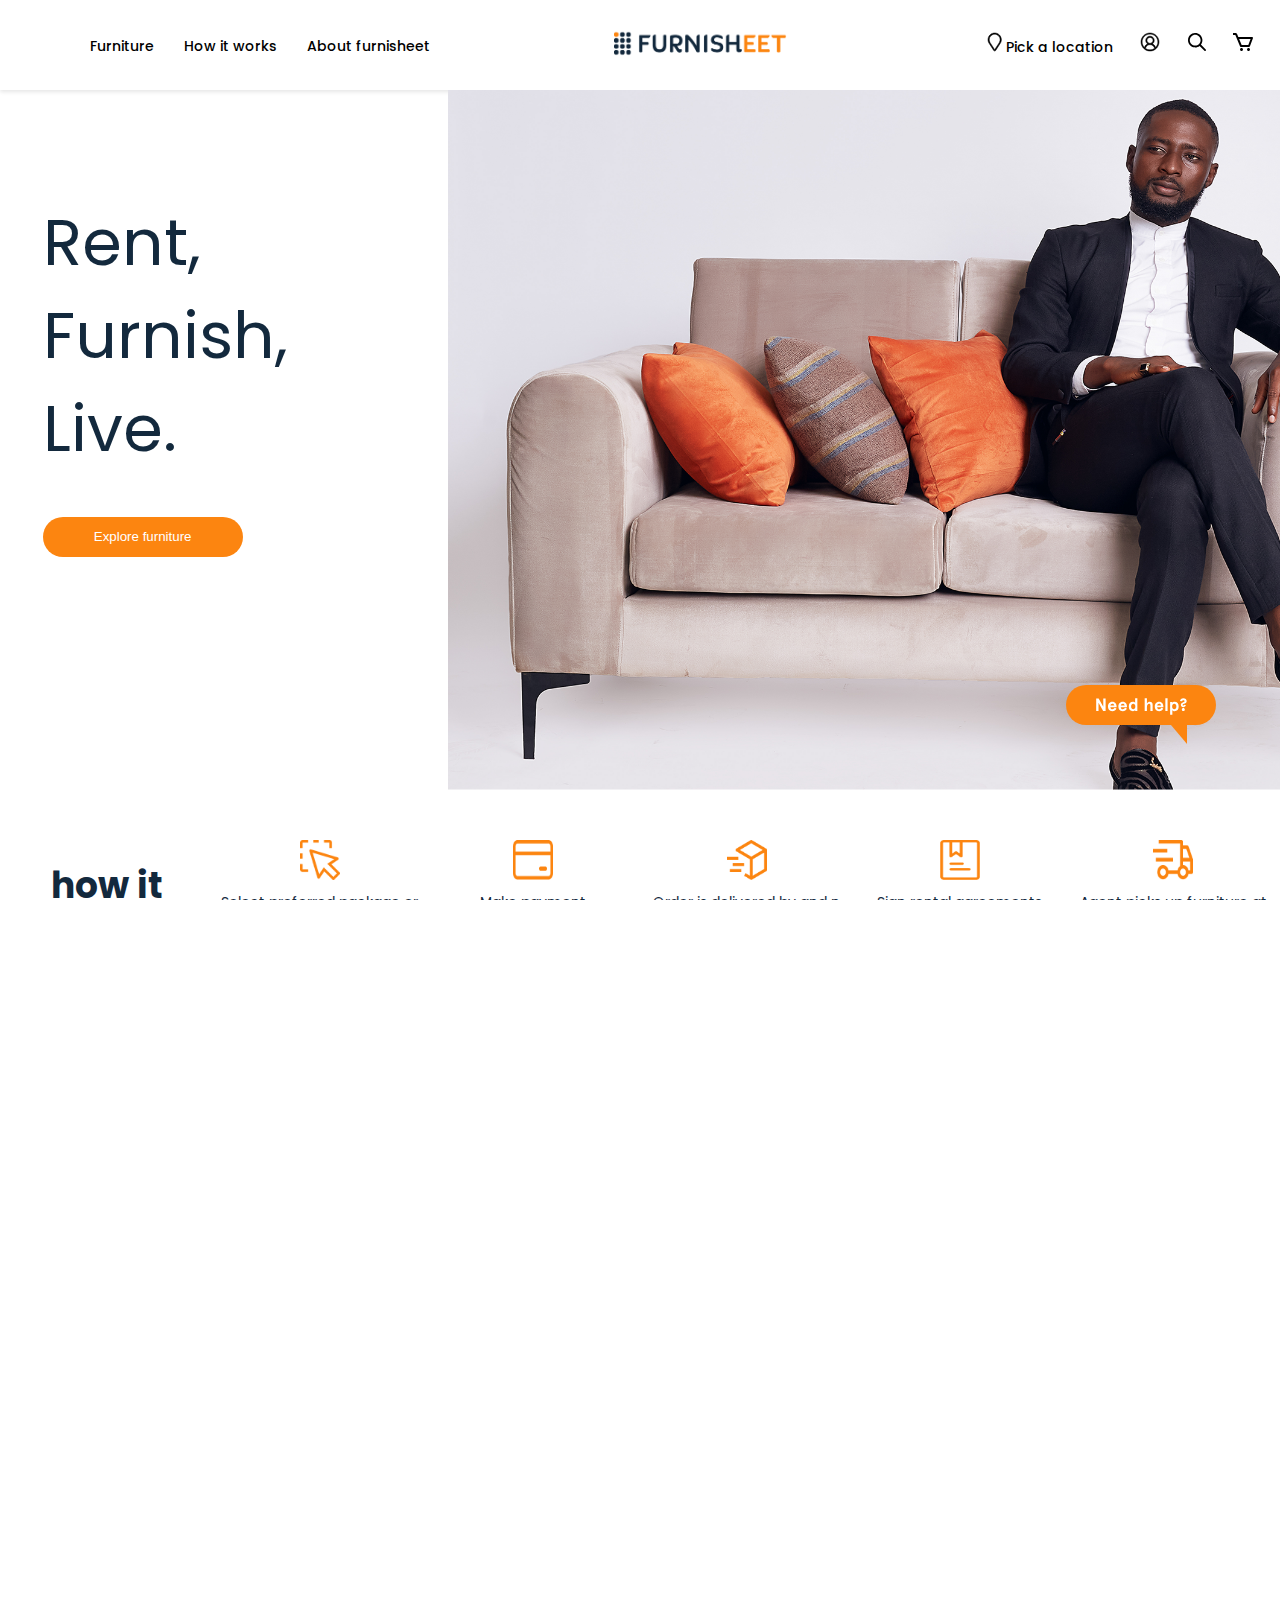
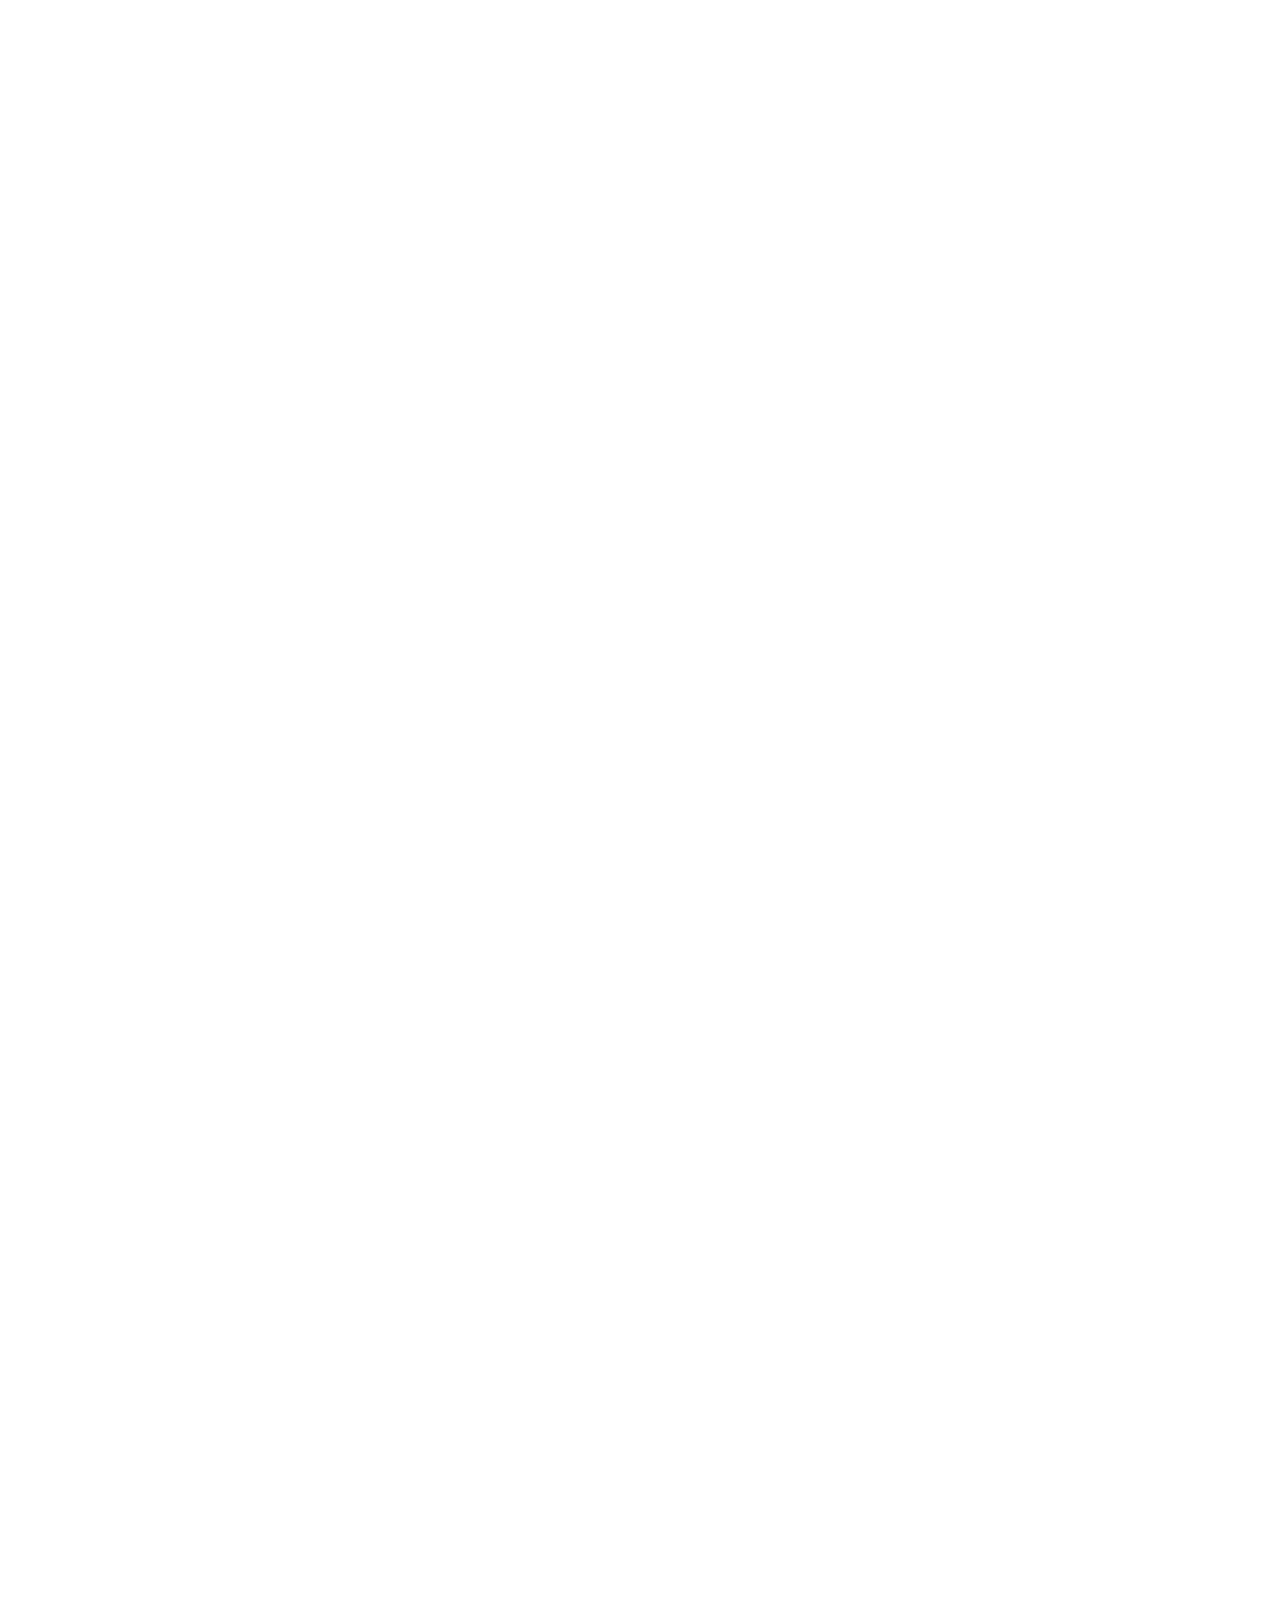
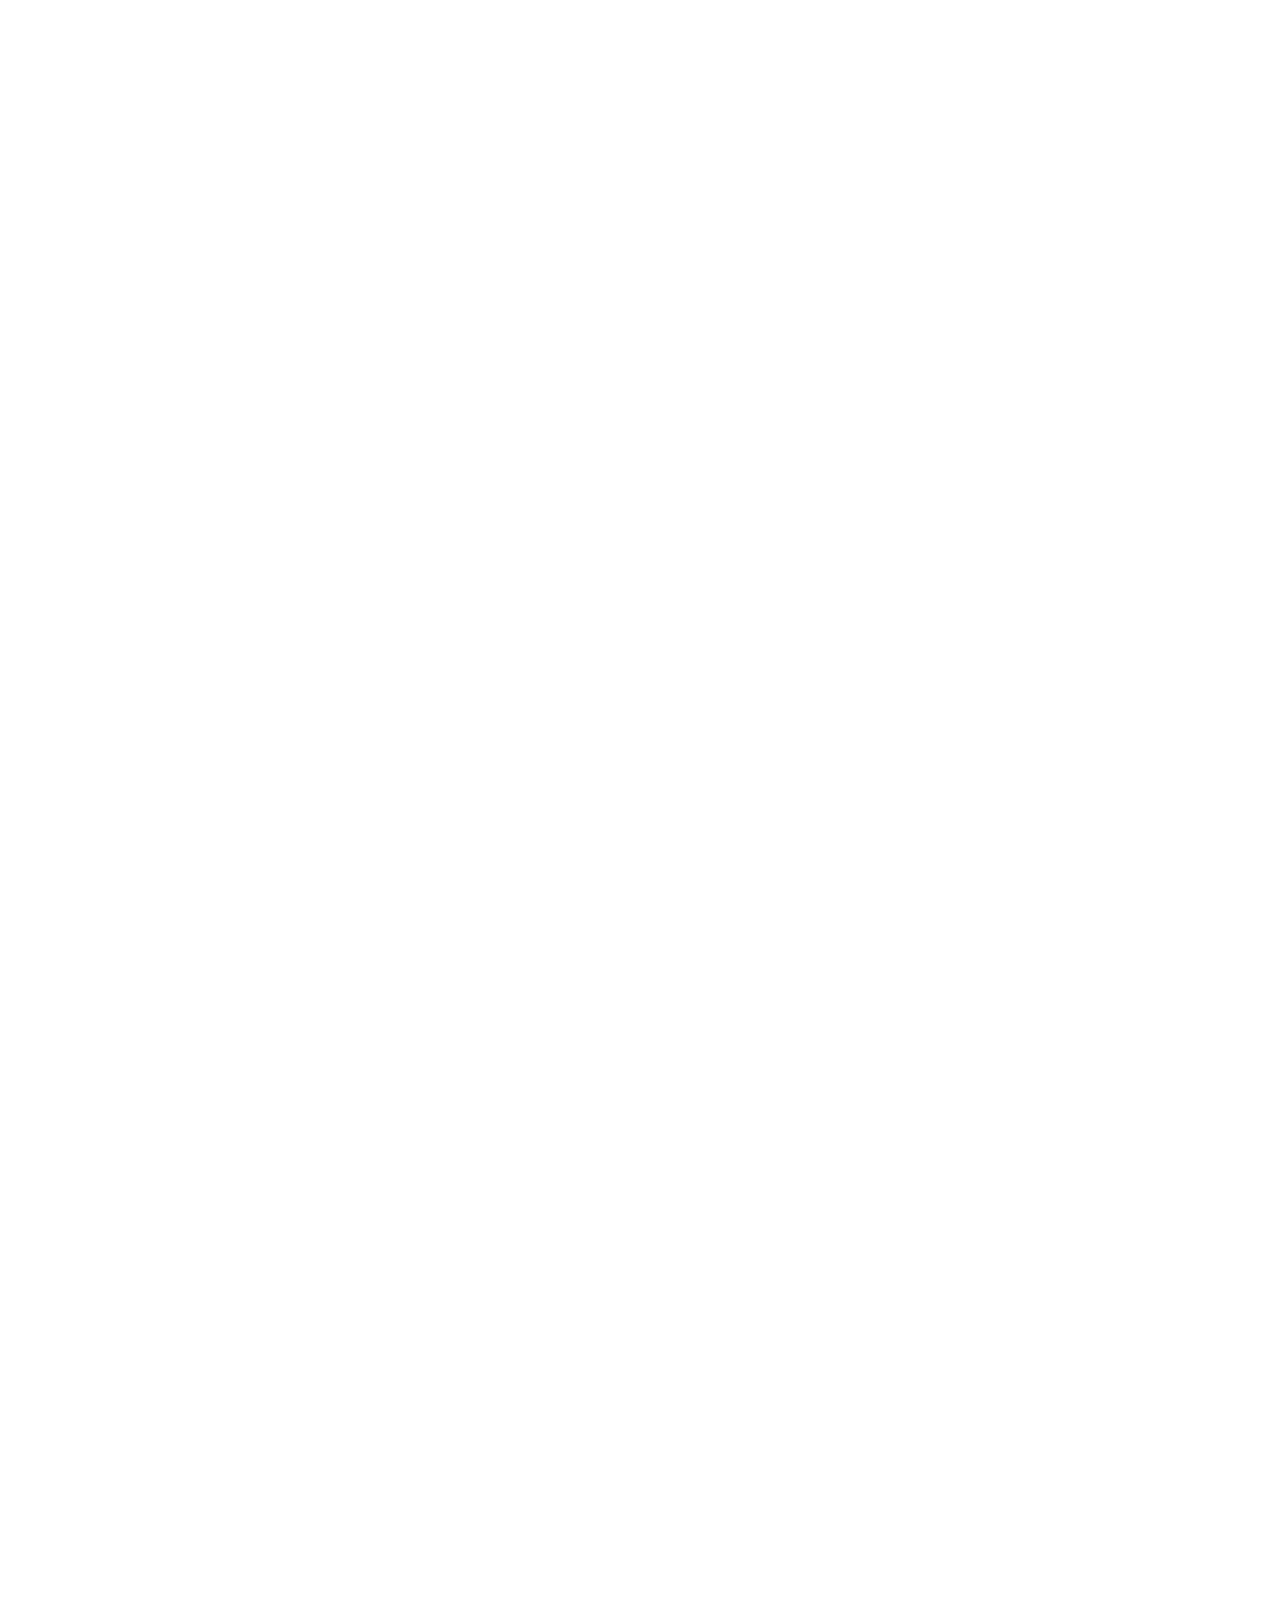
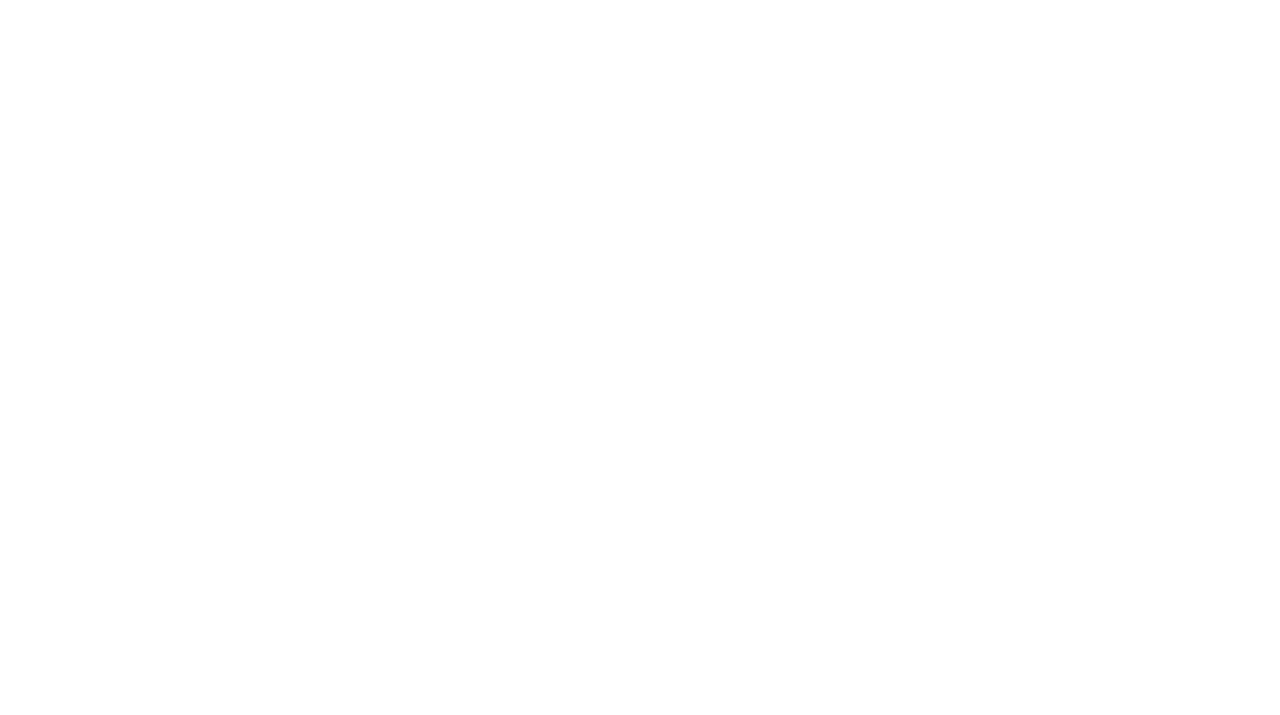
==== commit 93f5340b: "chatbox additions, faq-section" ====
--- a/index.html
+++ b/index.html
@@ -101,9 +101,9 @@
                                         <p class="chat-message">How can we help you?</p>
                                     </div>
                                     <div class="user-input-container">
-                                        <div class="user-message">
+                                        <label class="user-message">
                                             <textarea id="userInput" placeholder="Type your message..."></textarea>
-                                        </div>
+                                        </label>
                                         <button class="send-btn">Send Message</button>
                                     </div>
                                 </div>
@@ -346,36 +346,42 @@
                     <div class="container9-header">Frequently Asked Questions</div>
                 <div class="container9-comment">
                     <p>
+                        <label class="faq-toggle">
+                    
+                            <span><i class="fa-regular fa-circle-caret-down"></i></span>
+                        </label>
                         What happens at the end of my subscription period?
                        
                         <div class="dropdown-content">
                             <h4>You can cancel your subscription at any time via your account settings. Refunds depend on your subscription plan.</h4>
                         </div>
-                    </p> <label class="faq-toggle">
-                        <input type="checkbox" class="toggle-checkbox">
-                        <span><i class="fa-regular fa-circle-caret-up"></i></span>
-                    </label>
+                    </p> 
                 </div>
 
                 </div>
                 <div class="container9-box">
                     <div class="container9-comment">
-                        <p>
+                        <p>  <label class="faq-toggle">
+                            
+                            <span><i class="fa-regular fa-circle-caret-down"></i></span>
+                        </label>
+                            
                             What happens if I accidentally break or stain an item?
                            
                             <div class="dropdown-content">
                                 <h4>You can cancel your subscription at any time via your account settings. Refunds depend on your subscription plan.</p>
                             </div>
-                        </p>     <label class="faq-toggle">
-                            <input type="checkbox" class="toggle-checkbox">
-                            <span><i class="fa-regular fa-circle-caret-up"></i></span>
-                        </label>
+                        </p>   
                     </div>
                 
                 </div>
                 <div class="container9-box">
                     <div class="container9-comment">
-                        <p>
+                        <p> <label class="faq-toggle">
+                            
+                            <span><i class="fa-regular fa-circle-caret-down"></i></span>
+                        </label>
+
                             Can I buy the furniture at the end of my subscription?
                             
                             <div class="dropdown-content">
@@ -383,25 +389,24 @@
                                     We can typically get most stains out to make the furniture look as-good-as-new once we receive the furniture back at the end of your subscription. For minor cleaning or spills, refrence our Furniture Care Guide for best practices.
                                    For more extensive stains or damages, please contact us so we can discuss and evaluate next steps.</h4>
                             </div>
-                        </p> <label class="faq-toggle">
-                            <input type="checkbox" class="toggle-checkbox">
-                            <span><i class="fa-regular fa-circle-caret-up"></i></span>
-                        </label>
+                        </p> 
                     </div>
                 </div>
                 <div class="container9-box">
                     <div class="container9-comment">
-                        <p>
+                        <p>  <label class="faq-toggle">
+                            <span><i class="fa-regular fa-circle-caret-down"></i></span>
+                            </label>
+                          
                             Can I cancel my subscription at any time?
+                            
                             <div class="dropdown-content">
+                                <div class="dropdown-comment">
                                 <h4>You can cancel your subscription at any time via your account settings. Refunds depend on your subscription plan.</h4>
+                                </div>
                             </div>
                         </p>
-                        <label class="faq-toggle">
-                            <input type="checkbox" class="toggle-checkbox">
-                            <span><i class="fa-regular fa-circle-caret-up"></i></span>
-                        </label>
-                      
+                       
                     </div>
                 </div>
             </div>
--- a/css/index.css
+++ b/css/index.css
@@ -35,6 +35,9 @@
     padding-right: 50px;
     z-index: 1000;
     opacity: 1;
+   background-color: #fff; 
+    
+       
     
    
 }
@@ -48,6 +51,32 @@
     font-size: 14px;
     font-weight: 500;
     
+}
+/* Navbar underline effect */
+.menu-left li a{
+    position: relative;
+    text-decoration: none;
+    padding-bottom: 10px; /* Space between text and underline */
+    transition: color 0.3s ease-in-out;
+}
+
+.menu-left li a::after{
+
+    content: "";
+    position: absolute;
+    left: 50%;
+    bottom: 0;
+    width: 0;
+    height: 4px;
+    background-color: #FC8510; /* Orange underline */
+    transition: all 0.3s ease-in-out;
+
+}
+
+.menu-left li a:hover::after{
+
+    width: 100%;
+
 }
 
 
@@ -118,7 +147,7 @@
     top: 110%;
     right: 70px;  
     z-index: 1000; 
-   
+   display: none;
 }
 
 /* Title */
@@ -165,20 +194,25 @@
 /* Custom Radio Circle */
 .option label::before {
     content: "";
-    width: 20px;
-    height: 20px;
-    border-radius: 50%;
-    border: 2px solid #333;
+    width: 30px;
+    height: 30px;
+    border-radius: 100%;
+    border: 1px solid #333;
     display: inline-block;
+    position: relative;
     margin-right: 10px;
-    position: relative;
 }
 
 /* Show filled circle when selected */
 .option input:checked + label::before {
+    content: "✔";
+    color: #Ffff;
+    font-size: 18px;
+    font-weight: bold;
+    text-align: center;
     background-color: #FC8510;
     border-color: #FC8510;
-    box-shadow: inset 0 0 0 4px white;
+    
 }
 .body-section{
     display: flex;
@@ -227,7 +261,7 @@
   
   
   .chatbox {
-    display: ;
+    display: none;
     position: fixed;
     bottom: 80px;
     top: 20px;
@@ -269,16 +303,38 @@
     display: flex;
     flex-direction: column;
     justify-content: space-between;
-    
-    
-}
-
-/* Chatbot Message (Furnisheet Bot) */
-.chatbot-message {
-    display: flex;
-    flex-direction: column;
-    align-items: flex-start;
-}
+    max-height: 300px;
+    overflow-y: auto;
+    
+}
+/* Style for received messages (from the system) */
+.received-message {
+    background-color: #F1F1F1; /* Light Gray */
+    color: #333;
+    padding: 10px;
+    border-radius: 10px;
+    margin: 5px 0;
+    max-width: 70%;
+    word-wrap: break-word;
+    align-self: flex-start; /* Align received messages to the left */
+}
+
+
+/* Style for sent messages (from the user) */
+
+.chat-message {
+    background-color:#FC8510;
+    color:#333 ;
+    padding: 10px;
+    border-radius: 10px;
+    margin: 5px 0;
+    max-width: 80%;
+    word-wrap: break-word;
+    align-self: flex-end; /* Align messages to the right */
+}
+
+
+
 
 .chatbot-name {
     font-size: 12px;
@@ -853,38 +909,50 @@
      ;
      
    }
+
+   .container9-box:first-child{
+    border-top: none;
+   }
+
    .container9-comment {
     position: relative;
-    display: flex;
-    align-items: center;
-    justify-content: space-between;
-  }
+
+}
   
 
 .container9-content  .container9-box p{
     font-size: 20px;
-    font-weight: 400;
+    font-weight: 300;
     line-height: 24.22px;
     color:#282828;
     
   }
 .dropdown-content{
     display: none;
-
+ 
 }
 .dropdown-content h4{
    font-size: 13px;
    font-weight:normal;
-}
-
-.container9-comment{
-    display:flex ;
+   display: flex;
+   
+}
+.dropdown-comment{
+    display: flex;
+    flex-direction: column;
     align-items: center;
-    
-    
-}
+    justify-content: center;
+   
+}
+
+
   /* Style the label */
-.faq-toggle {
+.faq-toggle 
+{   
+    display: flex;
+    flex-direction: column;
+    margin: auto 0;
+    float: right;
     cursor: pointer;
     font-size: 24px;
     color: #13293D;
@@ -956,6 +1024,7 @@
     body {
         max-width: 100%;
         overflow-x: hidden;
+
     }
     .navbar-container {
         position: relative;
@@ -963,7 +1032,6 @@
         padding-left: 0;
         padding-right: 0px;
         
-       
     }
 
     .navbar a {
@@ -1035,6 +1103,7 @@
 
     .body-section {
         max-width: 100%;
+        ;
     }
     .container1 {
         flex-direction: column-reverse; /* Adjust layout for mobile */
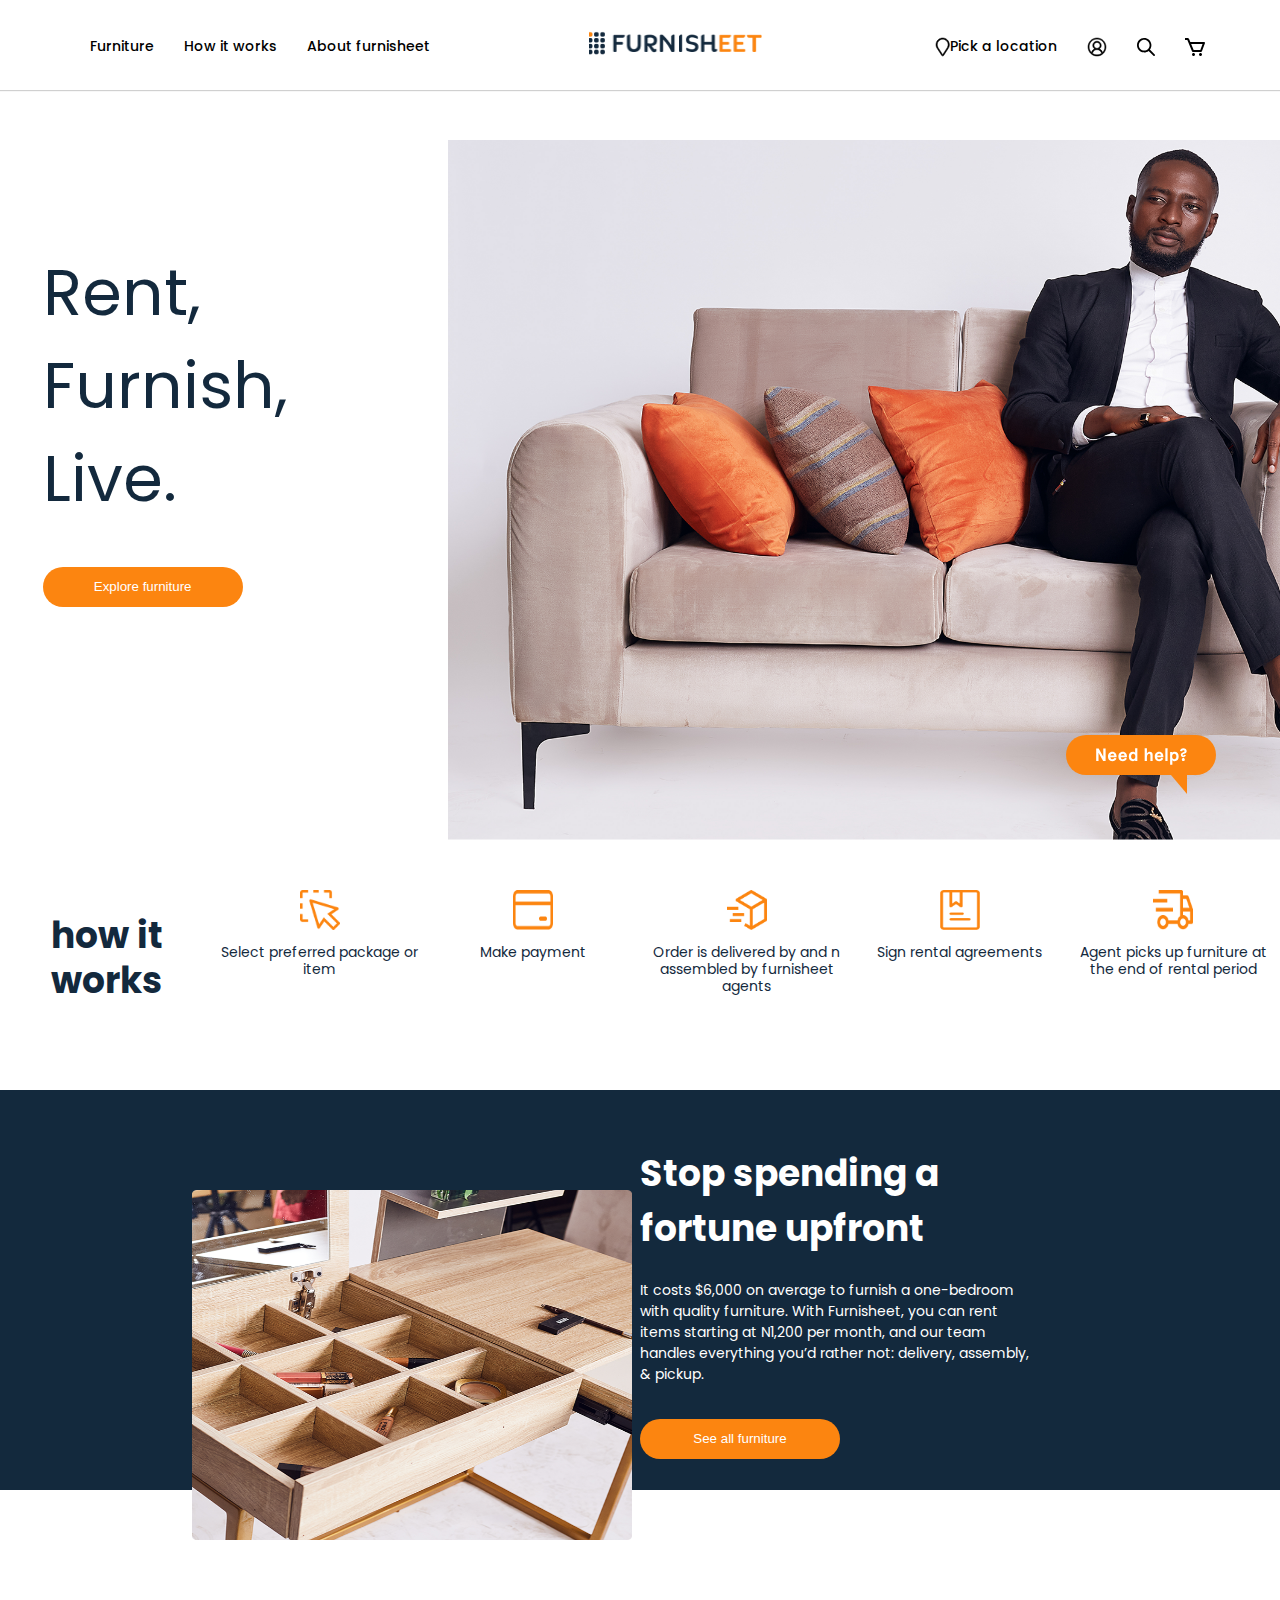
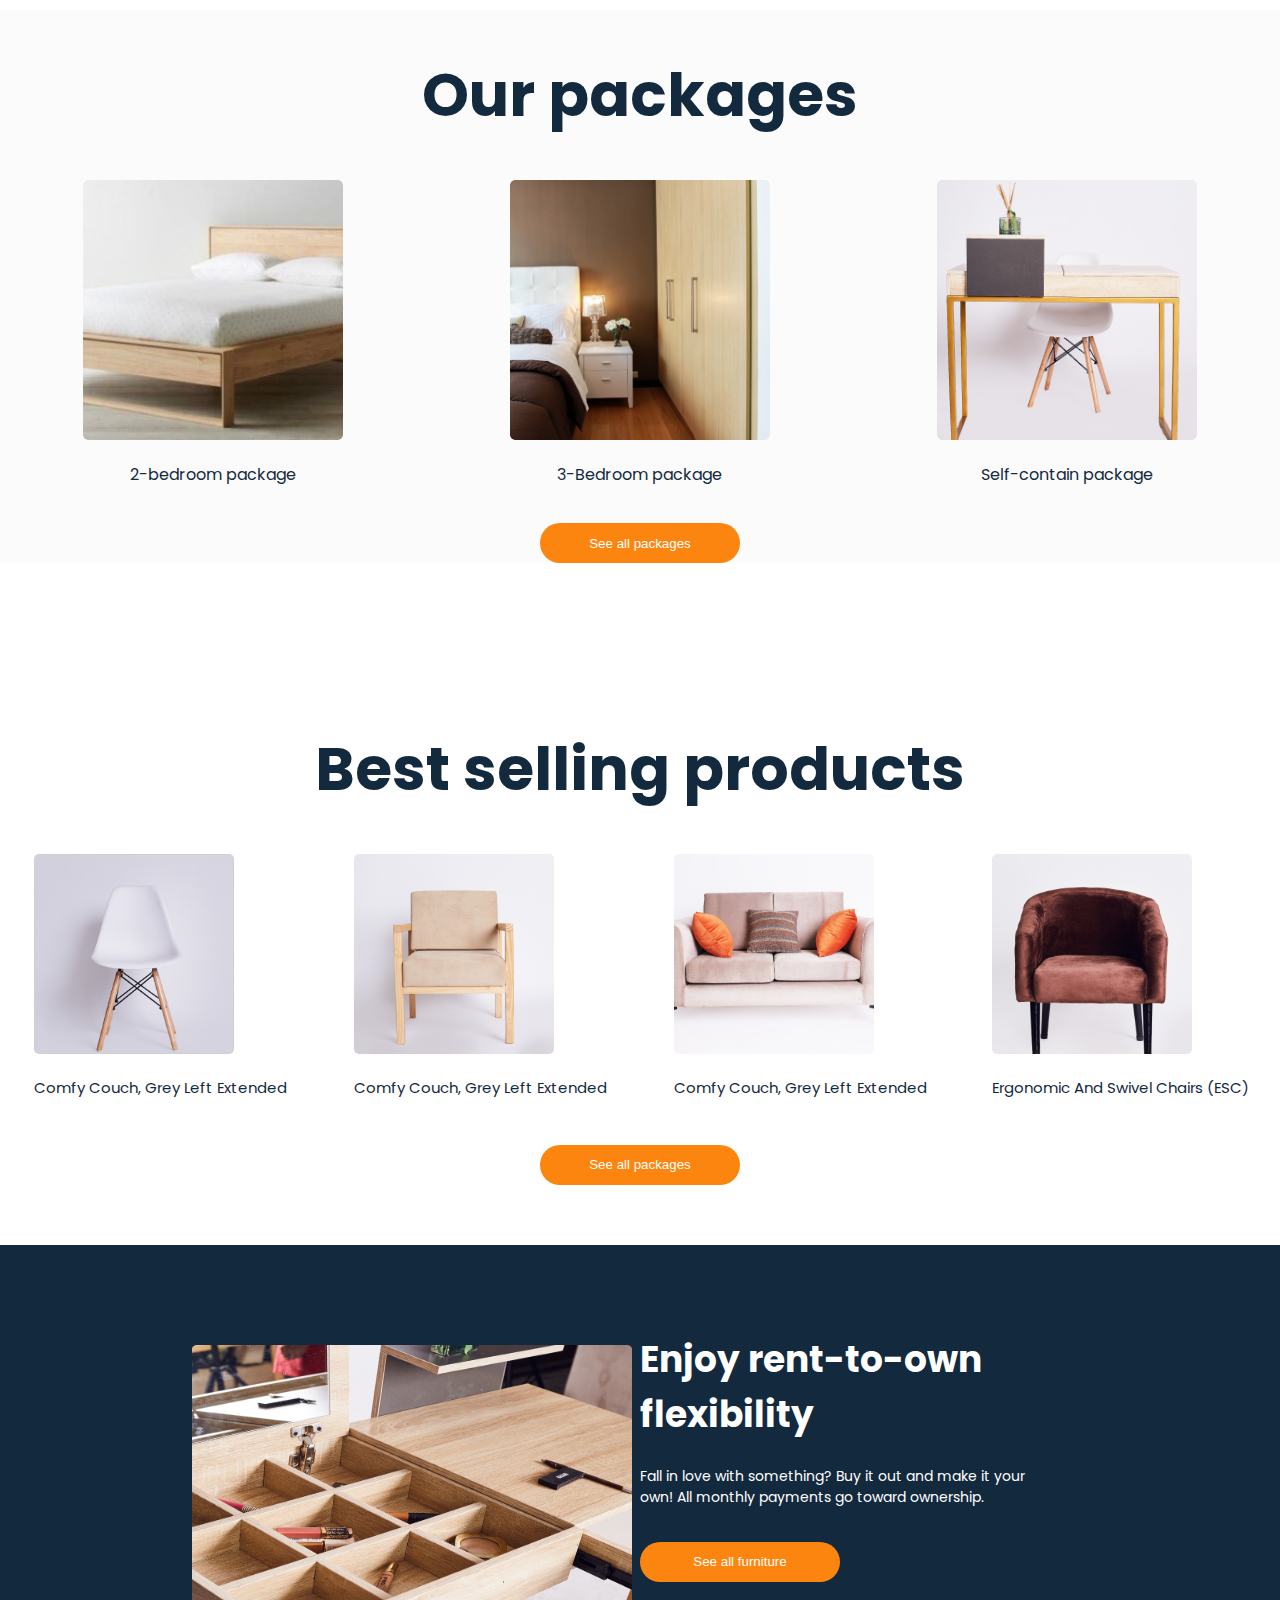
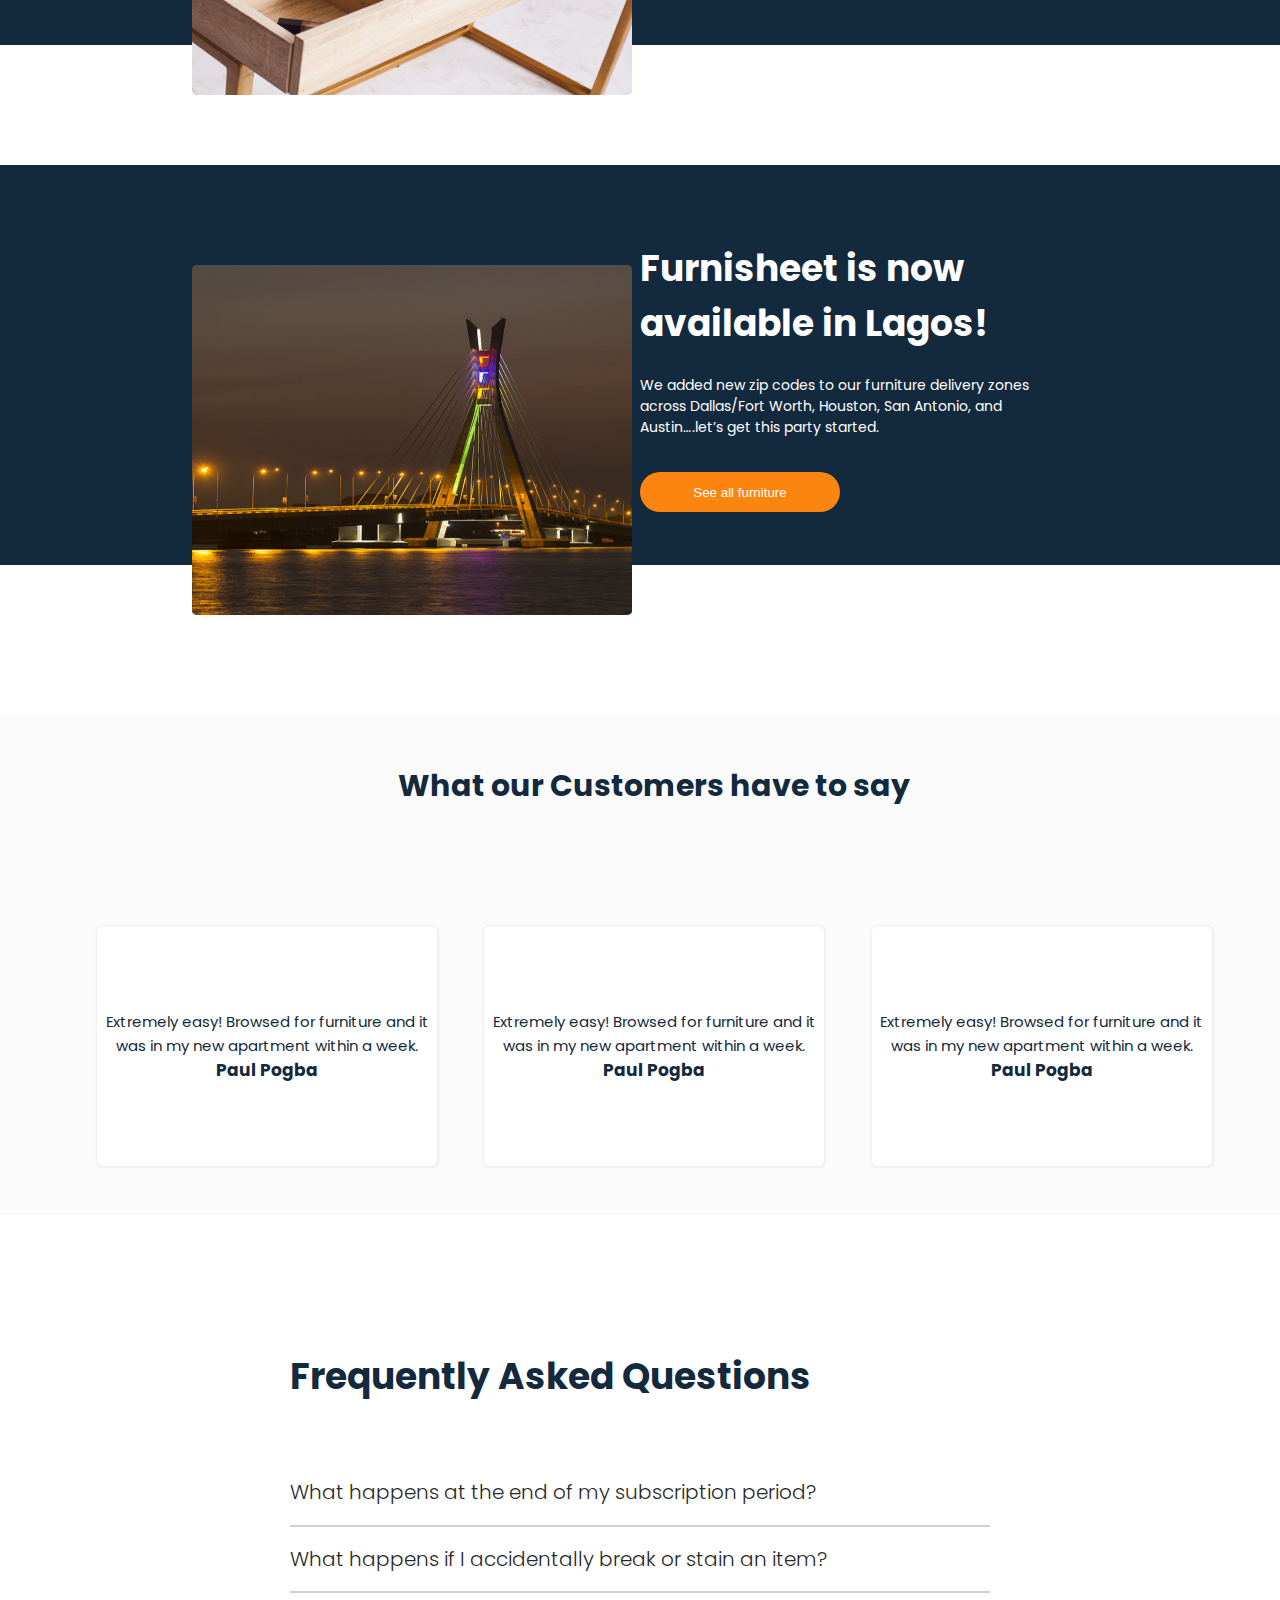
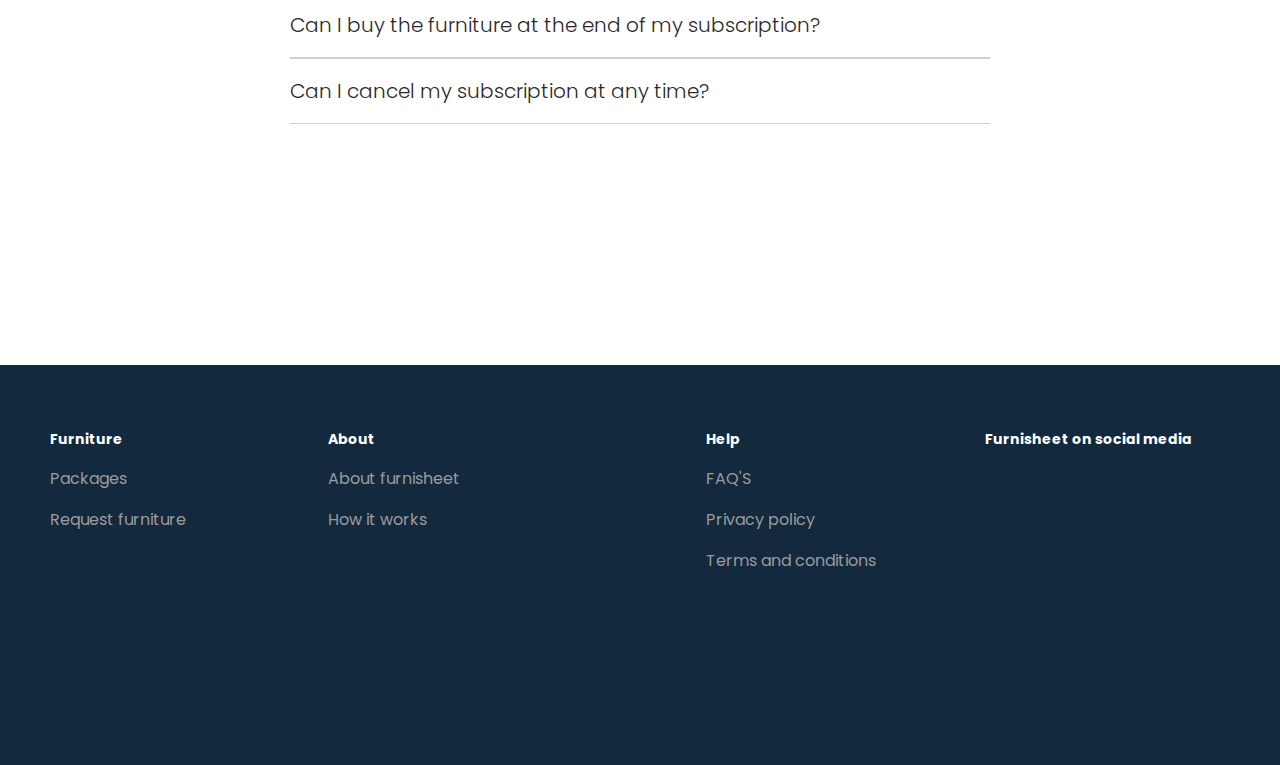
==== commit 80d28ef0: "furniture and packages pages" ====
--- a/index.html
+++ b/index.html
@@ -5,7 +5,9 @@
     <meta charset="UTF-8">
     <meta name="viewport" content="width=device-width, initial-scale=1.0">
     <title>Furnisheet</title>
+   
     <link rel="stylesheet" href="css/index.css">
+    <link rel="stylesheet" href="css/navbar.css">
   
     <link rel="stylesheet"  href="https://atugatran.github.io/FontAwesome6Pro/css/all.min.css" >
     <link rel="preconnect" href="https://fonts.googleapis.com">
@@ -13,60 +15,93 @@
 <link href="https://fonts.googleapis.com/css2?family=Poppins:ital,wght@0,100;0,200;0,300;0,400;0,500;0,600;0,700;0,800;0,900;1,100;1,200;1,300;1,400;1,500;1,600;1,700;1,800;1,900&family=Roboto:ital,wght@0,100..900;1,100..900&display=swap" rel="stylesheet">
 </head>
 <body>
-    <nav class="navbar">
-        <div class="navbar-container">
-            <!-- navbar-left-->
-            <div class="dropdown-menu">
-                <a href="javascript:void(0);" class="icon" onclick="myFunction()">
-                    <i class="fa fa-bars"></i>
-                </a>
-                <ul class="menu-left">
-               
-                    <li><a href="#">Furniture</a></li>
-                    <li><a href="#"> How it works</a></li>
-                    <li><a href="#"> About furnisheet</a></li>
+    
+    
+
+<nav class="navbar">
+    <div class="navbar-container">
+        <!-- navbar-left-->
+        <div class="dropdown-menu">
+            <a href="javascript:void(0);" class="icon" onclick="myFunction()">
+                <i class="fa fa-bars"></i>
+            </a>
+            <ul class="menu-left">
+           
+                <li class="dropdown">
+                    <a href="#" dropdown-toggle>Furniture</a>
+                    <div class="mega-menu">
+                        <div class="mega-column">
+                            <h4>Categories</h4>
+                            <ul>
+                                <li><a href="#">Couch</a></li>
+                                <li><a href="#">Sofa</a></li>
+                                <li><a href="#">Chair</a></li>
+                                <li><a href="#">Side Mirror</a></li>
+                                <li><a href="#">Coffee Table</a></li>
+                                <li><a href="all furniture.html">Shop all furniture →</a></li>
+                            </ul>
+                        </div>
+                        <div class="mega-column">
+                            <h4>Packages</h4>
+                            <ul>
+                                <li><a href="#">Self-Contained Room</a></li>
+                                <li><a href="#">Two-Bedroom Flat</a></li>
+                                <li><a href="#">Three-Bedroom Flat</a></li>
+                                <li><a href="Allpackages.html">Shop all packages →</a></li>
+                            </ul>
+                        </div>
+                    </div>
+                 
+               </li>
+                <li><a href="#"> How it works</a></li>
+                <li><a href="#"> About furnisheet</a></li>
+                    
+            </ul>
+        </div>
+        <!--logo-->
+        <div class="logo">
+            <img src="images/logo1.png" alt="logo" class="logo">
+       
+        </div>
+        
+         <!-- navbar-right-->
+            <ul class="menu-right">
+                <li>
+                    <a href="javascript:void(0);" onclick="openLocationModal()">
+                        <img src="images/Vector.svg">Pick a location
+                    </a>
+                
+                    <!-- Checkbox Container (Hidden by Default) -->
+                    <div id="locationModal" class="checkbox-container">
+                        <button class="close-btn" onclick="closeLocationModal()">✖</button>
+                        <div class="checkbox-title">Choose your delivery location</div>
                         
-                </ul>
-            </div>
-            <!--logo-->
-            <div class="logo">
-                <img src="images/logo1.png" alt="logo" class="logo">
+                        <!-- Lagos Option -->
+                        <div class="option">
+                            <input type="radio" id="lagos" name="location">
+                            <label for="lagos">Lagos</label>
+                        </div>
+                
+                        <!-- Abuja Option -->
+                        <div class="option">
+                            <input type="radio" id="abuja" name="location">
+                            <label for="abuja">Abuja</label>
+                        </div>
+                    </div>
+                </li>
+                
+                <li><a href="#"><img src="images/ACCOUNT.svg" ></a></li>
+                <li><a href="#"><img src="images/SEARCH.svg" ></a></li>
+                <li><a href="#"><img src="images/CART.svg" ></a></li>
+            
+          
+            </ul>
            
-            </div>
-            
-             <!-- navbar-right-->
-                <ul class="menu-right">
-                    <li>
-                        <a href="javascript:void(0);" onclick="openLocationModal()">
-                            <img src="images/Vector.svg"> Pick a location
-                        </a>
-                    
-                        <!-- Checkbox Container (Hidden by Default) -->
-                        <div id="locationModal" class="checkbox-container">
-                            <button class="close-btn" onclick="closeLocationModal()">✖</button>
-                            <div class="checkbox-title">Choose your delivery location</div>
-                            
-                            <!-- Lagos Option -->
-                            <div class="option">
-                                <input type="radio" id="lagos" name="location">
-                                <label for="lagos">Lagos</label>
-                            </div>
-                    
-                            <!-- Abuja Option -->
-                            <div class="option">
-                                <input type="radio" id="abuja" name="location">
-                                <label for="abuja">Abuja</label>
-                            </div>
-                        </div>
-                    </li>
-                    
-                    <li><a href="#"><img src="images/ACCOUNT.svg" ></a></li>
-                    <li><a href="#"><img src="images/SEARCH.svg" ></a></li>
-                    <li><a href="#"><img src="images/CART.svg" ></a></li>
-                
-                </ul>
-        </div>
+
+        </div>
+      
     </nav>
+    
     <div class="body-section">
         
   
--- a/css/index.css
+++ b/css/index.css
@@ -6,214 +6,20 @@
 
 body, html {
     margin: 0px;
-    width: 100vw;
+
     height: 100%;
     box-sizing: border-box;
     font-family:'poppins';
-    max-width: 100vw;
+
     max-height: 100vh;
-    overflow-x: hidden;
+    
 }
 .body-section{
      max-width: 100%;
 }
 /* Navbar */
-.navbar {
-    color: #000; 
-    box-shadow: 0px 2px 4px rgba(0, 0, 0, 0.1);
-    height: 90px;
-    
-}
-
-.navbar-container {
-    position: fixed;
-    display: flex;
-    justify-content:space-between;
-    align-items: center;
-    width: 100%;
-    height: inherit;
-    padding-right: 50px;
-    z-index: 1000;
-    opacity: 1;
-   background-color: #fff; 
-    
-       
-    
-   
-}
-.navbar li{
-    list-style: none;
-
-}
-.navbar a{
-    text-decoration: none;
-    color: #000;
-    font-size: 14px;
-    font-weight: 500;
-    
-}
-/* Navbar underline effect */
-.menu-left li a{
-    position: relative;
-    text-decoration: none;
-    padding-bottom: 10px; /* Space between text and underline */
-    transition: color 0.3s ease-in-out;
-}
-
-.menu-left li a::after{
-
-    content: "";
-    position: absolute;
-    left: 50%;
-    bottom: 0;
-    width: 0;
-    height: 4px;
-    background-color: #FC8510; /* Orange underline */
-    transition: all 0.3s ease-in-out;
-
-}
-
-.menu-left li a:hover::after{
-
-    width: 100%;
-
-}
-
-
-.logo {
-    height: 30px;
-    width: 173px; 
-    border: none;
-    display: flex;
-    justify-content:space-around ;
-}
-.dropdown-menu {
-    display: flex;
-    align-items: center; /* Center items vertically */
-    justify-content: space-between; /* Space out the hamburger icon and menu */
-    padding: 10px 20px; /* Add some padding for better spacing */
-    background-color: #fff; /* Optional: Background color for the menu bar */
-
-}
-.icon {
-    display: none; /* Hide by default (for desktop) */
-    cursor: pointer; /* Add a pointer cursor */
-}
-
-.icon i {
-    font-size: 24px; /* Size of the hamburger icon */
-}
-
-.menu-left {
-    display: flex;
-    width: 400px;
-    justify-content:space-evenly;
-}
-.menu-left li a::after{
-    content: '';
-    position: absolute;
-    bottom: 0;
-    left: 0;
-    height: 2px;
-    width: 0;
-    background-color: #FC8510; 
-    transition: width 0.9s ease-in-out;
-}
-
-
-.menu-right {
-    display: flex;
-    width: 320px;
-    height: 30px;
-    justify-content:space-evenly; 
-    align-items: center;  
-}
-.menu-right img{
-    height: auto;
-    width: auto;
-}
-
-.menu-right a:hover::after{
-    width: 100%;
-}
-  /* Container styling */
-  .checkbox-container {
-    width: 300px;
-    background: white;
-    padding: 20px;
-    border-radius: 8px;
-    box-shadow: 0px 0px 10px rgba(0, 0, 0, 0.1);
-    position: absolute;
-    top: 110%;
-    right: 70px;  
-    z-index: 1000; 
-   display: none;
-}
-
-/* Title */
-.checkbox-title {
-    font-size: 18px;
-    font-weight: bold;
-    margin-bottom: 10px;
-}
-
-/* Cancel button (X) */
-.close-btn {
-    position: absolute;
-    top: 10px;
-    right: 10px;
-    cursor: pointer;
-    font-size: 20px;
-    background: none;
-    border: none;
-    
-}
-.close-btn:hover{
-    color:red;
-}
-
-
-/* Custom Radio Button Styles */
-.option {
-    display: flex;
-    align-items: center;
-    margin: 10px 0;
-}
-
-.option input {
-    display: none;
-}
-
-.option label {
-    display: flex;
-    align-items: center;
-    cursor: pointer;
-    font-size: 16px;
-}
-
-/* Custom Radio Circle */
-.option label::before {
-    content: "";
-    width: 30px;
-    height: 30px;
-    border-radius: 100%;
-    border: 1px solid #333;
-    display: inline-block;
-    position: relative;
-    margin-right: 10px;
-}
-
-/* Show filled circle when selected */
-.option input:checked + label::before {
-    content: "✔";
-    color: #Ffff;
-    font-size: 18px;
-    font-weight: bold;
-    text-align: center;
-    background-color: #FC8510;
-    border-color: #FC8510;
-    
-}
+
+
 .body-section{
     display: flex;
     flex-direction: column;
@@ -253,10 +59,7 @@
     cursor: pointer;
     z-index: 1000;
 }
-.need-help-btn {
-    
-    
-  }
+
   
   
   
@@ -479,7 +282,7 @@
 {
     width: 40px;
     height: 40px;
-    padding: ;
+    
 
 }   
 
@@ -706,7 +509,7 @@
 }
 .container6-content div{
     grid-column:4/6  ;
-    width: ;
+    
     
 
 }
@@ -1018,6 +821,7 @@
        color: #ffff;
     }
    
+
  /* Mobile and Tablet Styles */
 
  @media (max-width: 800px) {
@@ -1026,81 +830,6 @@
         overflow-x: hidden;
 
     }
-    .navbar-container {
-        position: relative;
-        max-width: 100%;
-        padding-left: 0;
-        padding-right: 0px;
-        
-    }
-
-    .navbar a {
-        font-size: 12px;
-        margin-right: 10px;
-    }
-    .navbar a :hover{
-       color: #FC8510;
-    }
-    
-    .icon {
-        display: flex; /* Show the hamburger icon on mobile */
-        align-items: center;
-    }
-
-    .menu-left {
-        display: none;
-        flex-direction: column; 
-        padding: 0px;
-        position: absolute;
-        width: 100%;
-        left: 0; 
-        top: 60%;
-        z-index: 1000;
-        height: ;
-        box-sizing: border-box;
-        
-    }
-    .menu-left > * {
-        max-width: 100%;
-        flex-shrink: 0;
-    }
-     
-    .menu-left.show {
-        display: flex; /* Show when 'show' class is added */
-    }
-    .menu-left li{
-        padding: 20px 20px;
-        border-radius: 5px;
-        background-color: #F6F6F5;   
-        border-bottom: .5px solid #D0D0D0;
-    }
-    .menu-left li a{
-        font-size: 14px;
-        font-weight: 500;
-
-}
-    .menu-left li:hover{
-        background-color:#9B9B9B;
-    }
-    .menu-right img:hover{
-       fill: #FC8510;
-    
-    }
-
-    .logo {
-        min-width: 120px;
-        height: auto;
-        
-    }
-    .menu-right{
-       max-width: 250px; 
-       
-    }
-    
-    .menu-right > :nth-child(1) {
-        display: none;
-    }
-
     .body-section {
         max-width: 100%;
         ;
--- a/css/navbar.css
+++ b/css/navbar.css
@@ -0,0 +1,442 @@
+
+
+.navbar {
+    color: #000; 
+    height: 140px;
+    opacity: 1;
+    background-color: #fff;  
+    position: static;
+       
+}
+.navbar:empty{
+    display: none;
+}
+
+.navbar-container {
+    position: sticky;
+    display: flex;
+    justify-content:space-between;
+    align-items: center;
+    max-width: 100%;
+    height: 90px;
+    padding-right: 50px;
+    z-index: 1000;
+    opacity: 1;
+    background-color: #fff;  
+    box-shadow: 0px 1px 1px #D0D0D0;
+    
+}
+.navbar li{
+    list-style: none;
+
+}
+.navbar a{
+    text-decoration: none;
+    color: #000;
+    font-size: 14px;
+    font-weight: 500;
+    
+}
+/* Navbar underline effect */
+.menu-left li a{
+    position: relative;
+    text-decoration: none;
+    padding-bottom: 10px; /* Space between text and underline */
+    transition: color 0.3s ease-in-out;
+}
+
+.menu-left li a::after{
+
+    content: "";
+    position: absolute;
+    left: 50%;
+    bottom: 0;
+    width: 0;
+    height: 4px;
+    background-color: #FC8510; /* Orange underline */
+    transition: all 0.3s ease-in-out;
+
+}
+
+.menu-left li a:hover::after{
+
+    width: 100%;
+
+}
+/* Dropdown Styling */
+.dropdown {
+    position: static;
+}
+
+.mega-menu {
+    display:none ;
+    position: absolute;
+    top: calc(90px + 10px);;
+    left: 0%;
+    background: white;
+    box-shadow: 0px 4px 10px rgba(0, 0, 0, 0.1);
+    border-radius: 5px;
+    box-sizing: border-box;
+    width:100vw; /* Adjust width */
+    display: flex;
+    gap: 20px;
+    padding: 20px;
+    z-index: 1001;
+    opacity: 0;
+    visibility: hidden;
+    transition: opacity 0.3s ease, transform 0.3s ease, visibility 0.3s ease;
+}
+.mega-menu.show {
+    display: flex;
+    opacity: 1;
+    visibility: visible;
+    transform: translateY(0);
+}
+
+.mega-column {
+    
+    width:fit-content
+}
+
+.mega-column h4 {
+    font-size: 14px;
+    font-weight: bold;
+    margin-bottom: 10px;
+    color: #333;
+}
+
+.mega-column ul {
+    list-style: none;
+    padding: 0;
+}
+
+.mega-column li {
+    padding: 5px 0;
+}
+
+.mega-column li a {
+    text-decoration: none;
+    color: black;
+    display: block;
+    padding: 5px;
+}
+
+.mega-column li a:hover {
+    background: #FC8510;
+    color: white;
+    border-radius: 3px;
+}
+
+/* Show mega menu on hover */
+.dropdown:hover .mega-menu {
+    display: flex;
+}
+
+/* Show mega menu on click */
+.dropdown.active .mega-menu {
+    display: flex;
+}
+
+
+.logo {
+    height: 30px;
+    max-width: 173px; 
+    border: none;
+    display: flex;
+    justify-content:space-around ;
+}
+.dropdown-menu {
+    display: flex;
+    align-items: center; /* Center items vertically */
+    justify-content: space-between; /* Space out the hamburger icon and menu */
+    padding: 10px 20px; /* Add some padding for better spacing */
+    background-color: #fff; /* Optional: Background color for the menu bar */
+
+}
+.icon {
+    display: none; /* Hide by default (for desktop) */
+    cursor: pointer; /* Add a pointer cursor */
+}
+
+.icon i {
+    font-size: 24px; /* Size of the hamburger icon */
+}
+
+.menu-left {
+    display: flex;
+    width: 400px;
+    justify-content:space-evenly;
+}
+.menu-left li a::after{
+    content: '';
+    position: absolute;
+    bottom: 0;
+    left: 0;
+    height: 2px;
+    width: 0;
+    background-color: #FC8510; 
+    transition: width 0.9s ease-in-out;
+}
+
+
+.menu-right {
+    display: flex;
+    width: 320px;
+    height: 30px;
+    justify-content:space-evenly; 
+    align-items: center;
+    gap: 5px;  
+}
+.menu-right li a img {
+    width: auto; /* Adjust size if necessary */
+    height: auto;
+    vertical-align: middle; /* Ensures proper alignment */
+}
+
+.menu-right a:hover::after{
+    width: 100%;
+}
+  /* Container styling */
+  .checkbox-container {
+    width: 300px;
+    background: white;
+    padding: 20px;
+    border-radius: 8px;
+    box-shadow: 0px 0px 10px rgba(0, 0, 0, 0.1);
+    position: absolute;
+    top: 110%;
+    right: 70px;  
+    z-index: 1000; 
+   display: none;
+}
+
+/* Title */
+.checkbox-title {
+    font-size: 18px;
+    font-weight: bold;
+    margin-bottom: 10px;
+}
+
+/* Cancel button (X) */
+.close-btn {
+    position: absolute;
+    top: 10px;
+    right: 10px;
+    cursor: pointer;
+    font-size: 20px;
+    background: none;
+    border: none;
+    
+}
+.close-btn:hover{
+    color:red;
+}
+
+
+/* Custom Radio Button Styles */
+.option {
+    display: flex;
+    align-items: center;
+    margin: 10px 0;
+}
+
+.option input {
+    display: none;
+}
+
+.option label {
+    display: flex;
+    align-items: center;
+    cursor: pointer;
+    font-size: 16px;
+}
+
+/* Custom Radio Circle */
+.option label::before {
+    content: "";
+    width: 30px;
+    height: 30px;
+    border-radius: 100%;
+    border: 1px solid #333;
+    display: inline-block;
+    position: relative;
+    margin-right: 10px;
+}
+
+/* Show filled circle when selected */
+.option input:checked + label::before {
+    content: "✔";
+    color: #Ffff;
+    font-size: 18px;
+    font-weight: bold;
+    text-align: center;
+    background-color: #FC8510;
+    border-color: #FC8510;
+    
+}
+.breadcrumbs-container {
+    width: 100%;
+    height: fit-content;
+    background-color: #ffffff;  /* Ensure visibility */
+    padding: 12px 20px;
+    box-shadow: 0px 1px 1px #D0D0D0;
+    position: static; /* Stays in place */
+    top: 94px; /* Adjust based on navbar height */
+    left: 0;
+    z-index: 1001; /* Higher than navbar */
+}
+.breadcrumbs-container:empty {
+    display: none; 
+}
+
+.breadcrumbs {
+    max-width: 1200px;
+    margin: 0 auto;
+    padding: 0 20px;
+    font-size: 12px;
+    color: #666;
+    font-family: 'Poppins', sans-serif;
+}
+
+.breadcrumbs a {
+    text-decoration: none;
+    color: #333;
+    font-weight: 500;
+}
+
+.breadcrumbs a:hover {
+   color: #FC8510;
+}
+
+.breadcrumbs span {
+    color: #999;
+}
+
+
+@media (max-width: 970px) {
+    body {
+        max-width: 100%;
+        overflow-x: hidden;
+
+    }
+    .navbar-container {
+        position: relative;
+        max-width: 100%;
+        padding-left: 0;
+        padding-right: 0px;
+        
+    }
+
+    .navbar a {
+        font-size: 14px;
+        margin-right: 10px;
+       
+    }
+
+
+    .menu-left {
+        max-width:500px ;
+        
+        box-sizing: border-box;
+        
+    }
+    .menu-right li a span {
+        display: none;
+    }
+    
+   
+    .menu-left li a{
+        font-size: 14px;
+        font-weight: 500;}
+
+
+
+    .logo {
+        max-width: 173px;
+        height: auto;
+        
+    }
+    .menu-right{
+       max-width: 250px; 
+       
+    }
+    
+    .menu-right > :nth-child(1) {
+        display: ;
+    }
+}
+
+
+@media (max-width: 800px) {
+.navbar-container {
+    position: relative;
+    max-width: 100%;
+    padding-left: 0;
+    padding-right: 0px;
+    
+}
+
+.navbar a {
+    font-size: 12px;
+    margin-right: 10px;
+}
+.navbar a :hover{
+   color: #FC8510;
+}
+
+.icon {
+    display: flex; /* Show the hamburger icon on mobile */
+    align-items: center;
+}
+
+.menu-left {
+    display: none;
+    flex-direction: column; 
+    padding: 0px;
+    position: absolute;
+    width: 100%;
+    left: ; 
+    top: 100%;
+    z-index: 1000;
+    box-sizing: border-box;
+    
+}
+.menu-left > * {
+    max-width: 100%;
+    flex-shrink: 0;
+}
+ 
+.menu-left.show {
+    display: flex; /* Show when 'show' class is added */
+}
+.menu-left li{
+    padding: 20px 20px;
+    border-radius: 5px;
+    background-color: #F6F6F5;   
+    border-bottom: .5px solid #D0D0D0;
+}
+.menu-left li a{
+    font-size: 14px;
+    font-weight: 500;
+
+}
+.menu-left li:hover{
+    background-color:#9B9B9B;
+}
+
+.logo {
+    min-width: 120px;
+    height: auto;
+    
+}
+.menu-right{
+   max-width: 250px; 
+   
+}
+
+.menu-right > :nth-child(1) {
+    display: none;
+}
+
+
+}